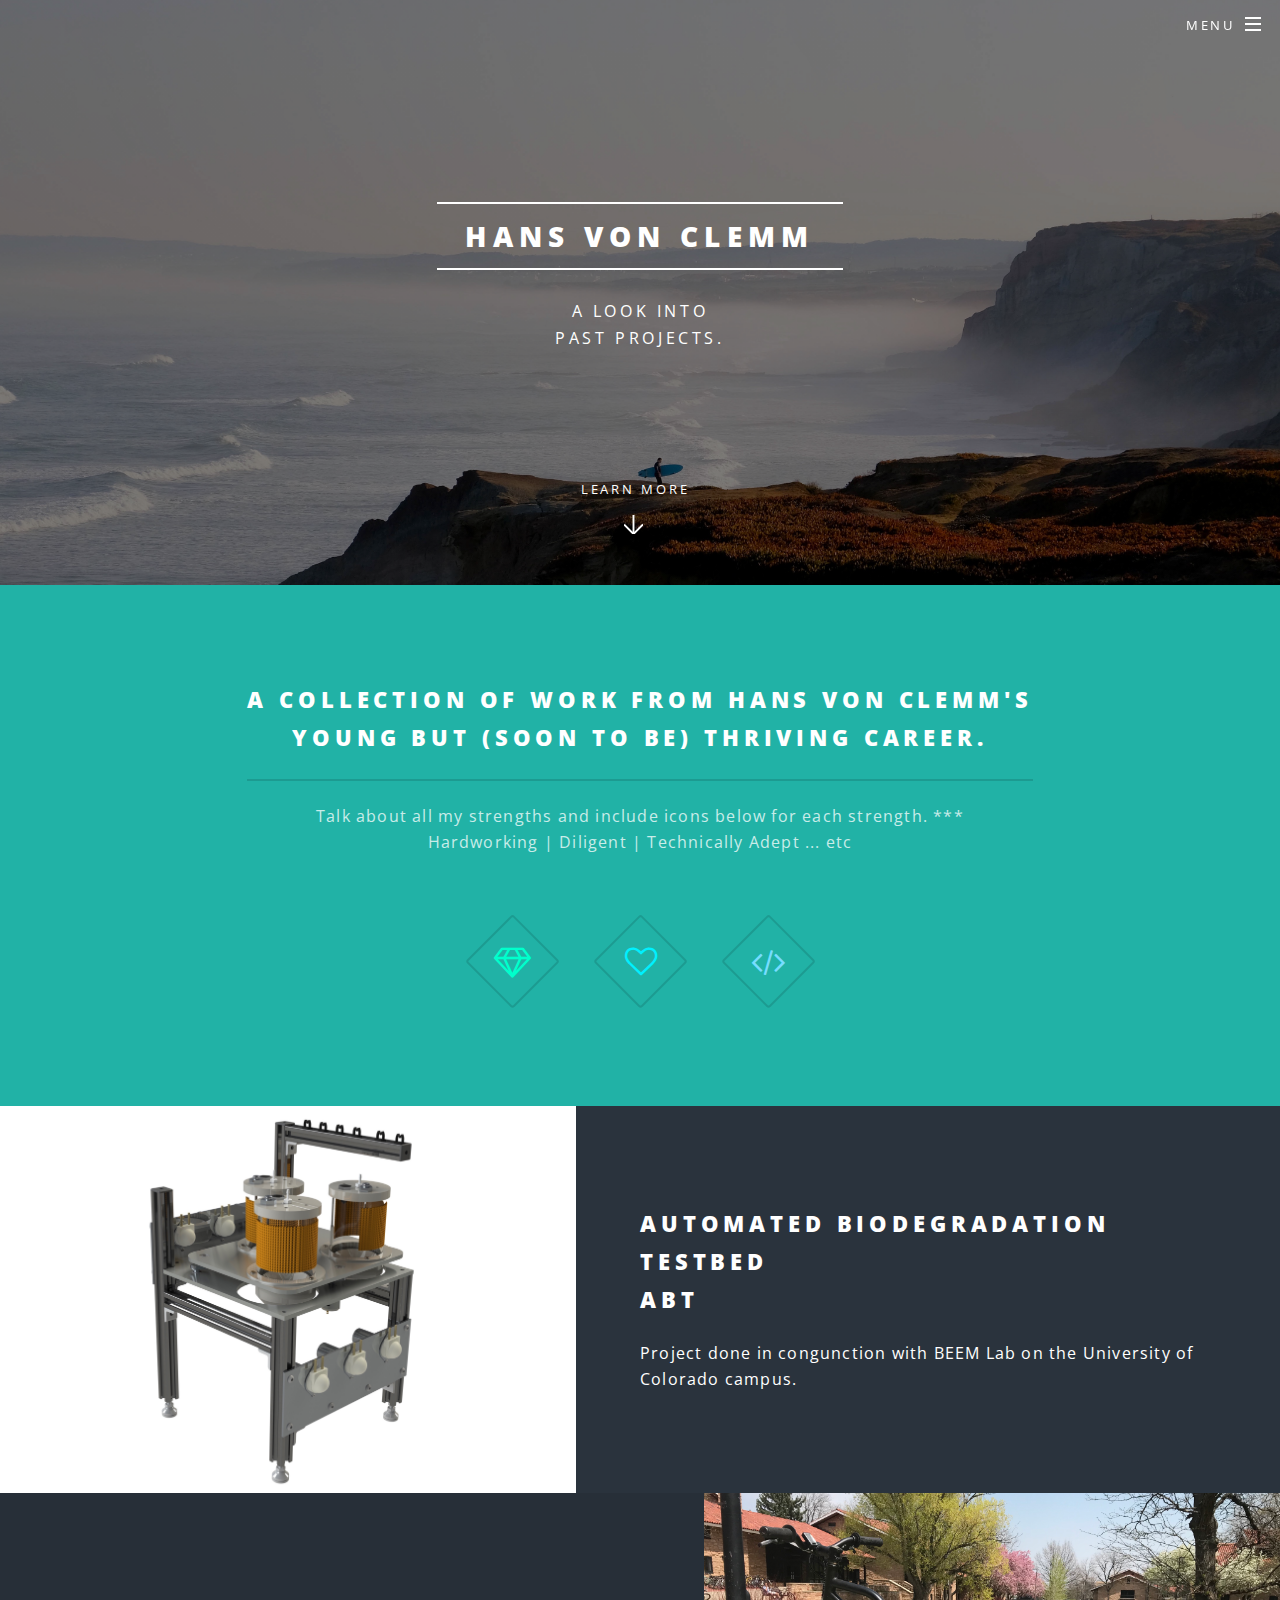
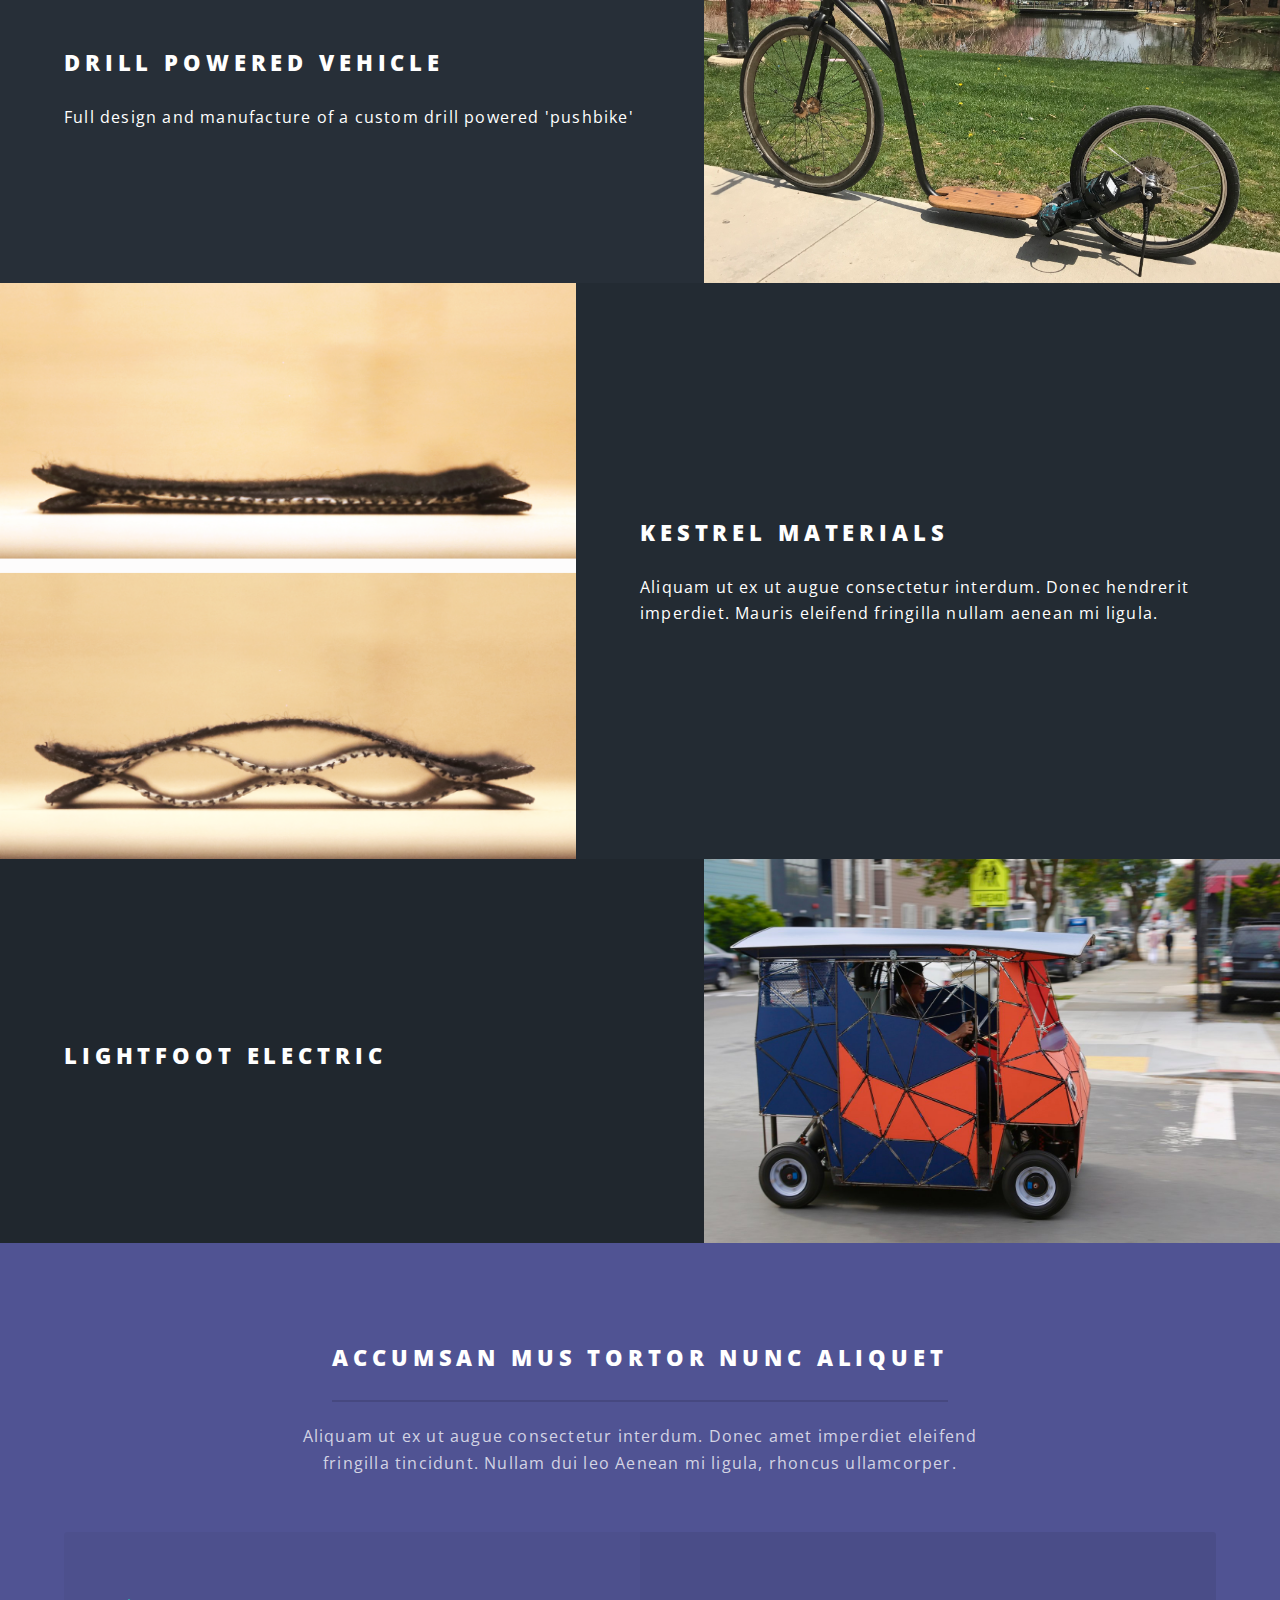
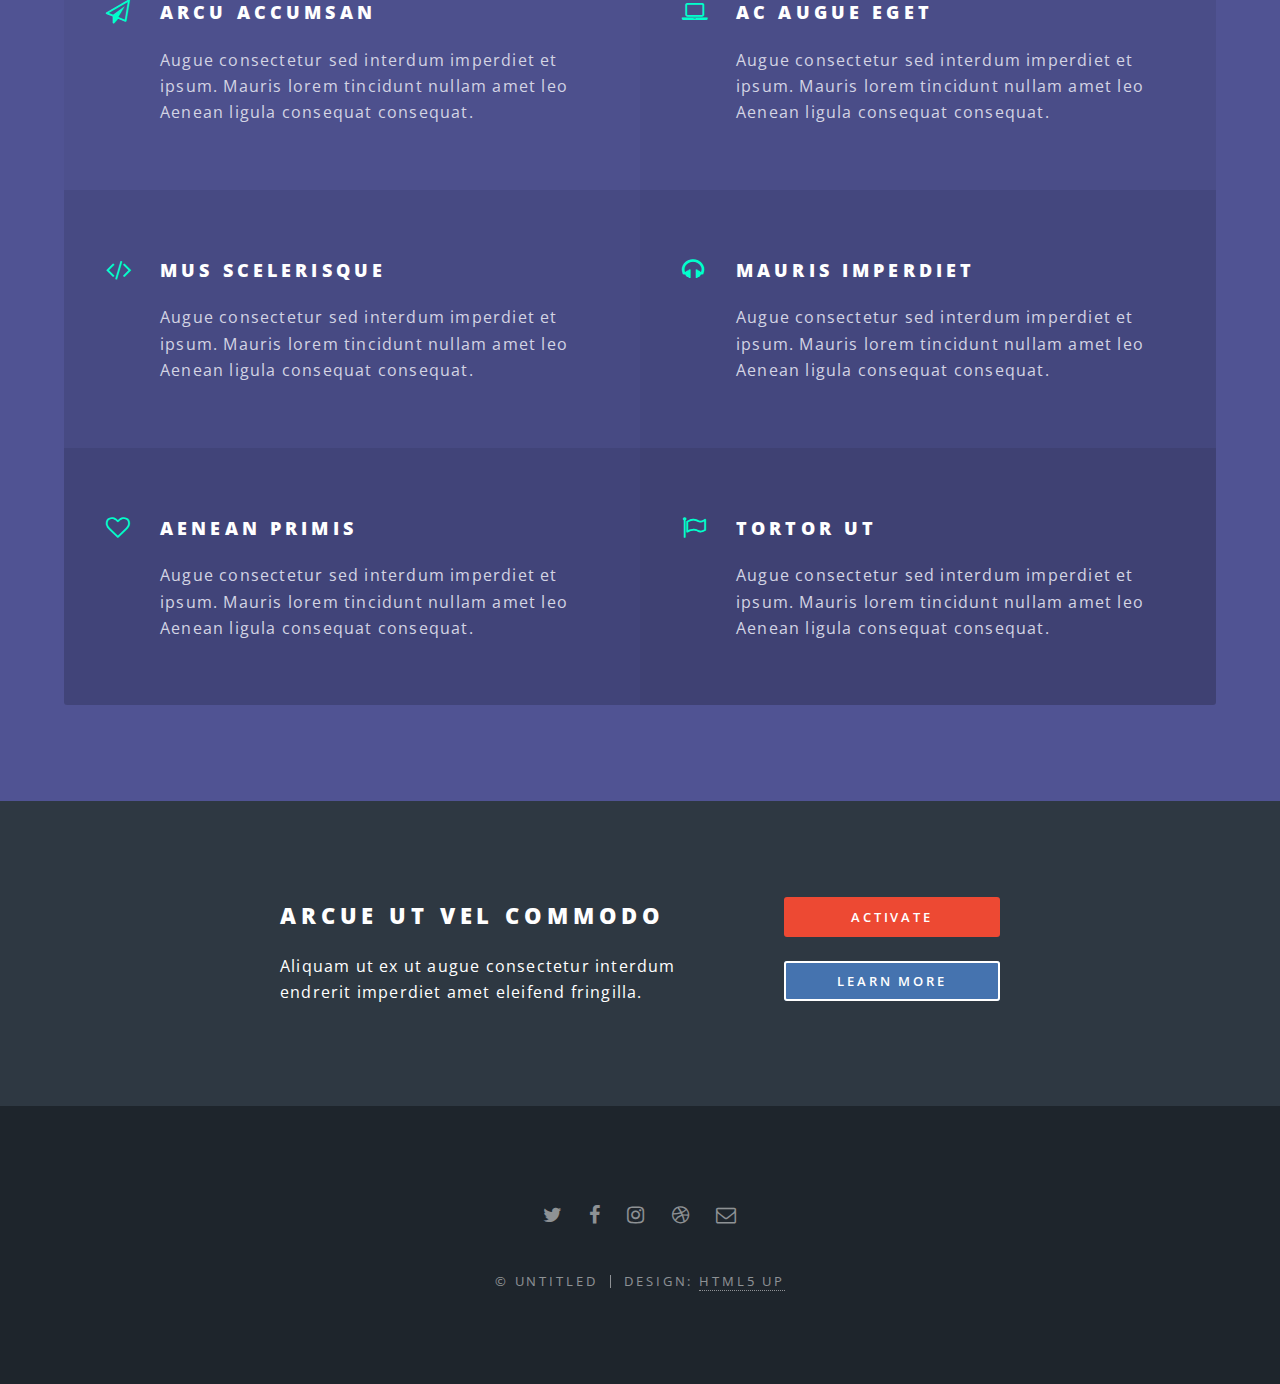
==== index.html @ a1cc14c6 "updating to me now" ====
<!DOCTYPE HTML>
<!--
	Spectral by HTML5 UP
	html5up.net | @ajlkn
	Free for personal and commercial use under the CCA 3.0 license (html5up.net/license)
-->
<html>
	<head>
		<title>Hans von Clemm</title>
		<meta charset="utf-8" />
		<meta name="viewport" content="width=device-width, initial-scale=1, user-scalable=no" />
		<link rel="stylesheet" href="assets/css/main.css" />
		<noscript><link rel="stylesheet" href="assets/css/noscript.css" /></noscript>
	</head>
	<body class="landing is-preload">

		<!-- Page Wrapper -->
			<div id="page-wrapper">

				<!-- Header -->
					<header id="header" class="alt">
						<h1><a href="index.html">Hans von Clemm</a></h1>
						<nav id="nav">
							<ul>
								<li class="special">
									<a href="#menu" class="menuToggle"><span>Menu</span></a>
									<div id="menu">
										<ul>
											<li><a href="index.html">Home</a></li>
											<li><a href="generic.html">Generic</a></li>
											<li><a href="elements.html">Elements</a></li>
											<li><a href="#">Sign Up</a></li>
											<li><a href="#">Log In</a></li>
										</ul>
									</div>
								</li>
							</ul>
						</nav>
					</header>

				<!-- Banner -->
					<section id="banner">
						<div class="inner">
							<h2>Hans von Clemm</h2>
							<p>A look into <br/>
							past projects.
						</div>
						<a href="#one" class="more scrolly">Learn More</a>
					</section>

				<!-- One -->
					<section id="one" class="wrapper style1 special">
						<div class="inner">
							<header class="major">
								<h2>A collection of work from Hans von Clemm's <br/>
								young but (soon to be) thriving career.</h2>
								<p>Talk about all my strengths and include icons below for each strength. ***<br />
								Hardworking | Diligent | Technically Adept ... etc
								</p>
							</header>
							<ul class="icons major">
								<li><span class="icon fa-diamond major style1"><span class="label">Lorem</span></span></li>
								<li><span class="icon fa-heart-o major style2"><span class="label">Ipsum</span></span></li>
								<li><span class="icon fa-code major style3"><span class="label">Dolor</span></span></li>
							</ul>
						</div>
					</section>

				<!-- Two -->
					<section id="two" class="wrapper alt style2">
						<section class="spotlight">
							<div class="image"><img src="images/abt.jpg" alt="" />
								<div class="middle">
									<button><a href="abt.html">Learn More</a></button>
								</div>
							</div>
							<div class="content">
								<h2>Automated Biodegradation Testbed<br />
								ABT</h2>
								<p>Project done in congunction with BEEM Lab on the University of Colorado campus. </p>
							</div>
						</section>
						<section class="spotlight">
							<div class="image"><img src="images/dpb.jpeg" alt="" />
								<div class="middle">
									<button><a href="dpv.html">Learn More</a></button>
								</div>
							</div>

							<div class="content">
								<h2>Drill powered vehicle<br />
								</h2>
								<p>Full design and manufacture of a custom drill powered 'pushbike' </p>
							</div>
						</section>
						<section class="spotlight">
							<div class="image"><img src="images/square+loft.png" alt="" />
								<div class="middle">
									<button>Learn More</button>
								</div>
							</div>

							<div class="content">
								<h2>Kestrel Materials</h2>
								<p>Aliquam ut ex ut augue consectetur interdum. Donec hendrerit imperdiet. Mauris eleifend fringilla nullam aenean mi ligula.</p>
							</div>
						</section>
						<section class="spotlight">
							<div class="image"><img src="images/lightfoot.jpg" alt="" />
								<div class="middle">
									<button>Learn More</button>
								</div>
							</div>

							<div class="content">
								<h2>Lightfoot Electric</h2>

							</div>

						</section>
					</section>

				<!-- Three -->
					<section id="three" class="wrapper style3 special">
						<div class="inner">
							<header class="major">
								<h2>Accumsan mus tortor nunc aliquet</h2>
								<p>Aliquam ut ex ut augue consectetur interdum. Donec amet imperdiet eleifend<br />
								fringilla tincidunt. Nullam dui leo Aenean mi ligula, rhoncus ullamcorper.</p>
							</header>
							<ul class="features">
								<li class="icon fa-paper-plane-o">
									<h3>Arcu accumsan</h3>
									<p>Augue consectetur sed interdum imperdiet et ipsum. Mauris lorem tincidunt nullam amet leo Aenean ligula consequat consequat.</p>
								</li>
								<li class="icon fa-laptop">
									<h3>Ac Augue Eget</h3>
									<p>Augue consectetur sed interdum imperdiet et ipsum. Mauris lorem tincidunt nullam amet leo Aenean ligula consequat consequat.</p>
								</li>
								<li class="icon fa-code">
									<h3>Mus Scelerisque</h3>
									<p>Augue consectetur sed interdum imperdiet et ipsum. Mauris lorem tincidunt nullam amet leo Aenean ligula consequat consequat.</p>
								</li>
								<li class="icon fa-headphones">
									<h3>Mauris Imperdiet</h3>
									<p>Augue consectetur sed interdum imperdiet et ipsum. Mauris lorem tincidunt nullam amet leo Aenean ligula consequat consequat.</p>
								</li>
								<li class="icon fa-heart-o">
									<h3>Aenean Primis</h3>
									<p>Augue consectetur sed interdum imperdiet et ipsum. Mauris lorem tincidunt nullam amet leo Aenean ligula consequat consequat.</p>
								</li>
								<li class="icon fa-flag-o">
									<h3>Tortor Ut</h3>
									<p>Augue consectetur sed interdum imperdiet et ipsum. Mauris lorem tincidunt nullam amet leo Aenean ligula consequat consequat.</p>
								</li>
							</ul>
						</div>
					</section>

				<!-- CTA -->
					<section id="cta" class="wrapper style4">
						<div class="inner">
							<header>
								<h2>Arcue ut vel commodo</h2>
								<p>Aliquam ut ex ut augue consectetur interdum endrerit imperdiet amet eleifend fringilla.</p>
							</header>
							<ul class="actions stacked">
								<li><a href="#" class="button fit primary">Activate</a></li>
								<li><a href="#" class="button fit">Learn More</a></li>
							</ul>
						</div>
					</section>

				<!-- Footer -->
					<footer id="footer">
						<ul class="icons">
							<li><a href="#" class="icon fa-twitter"><span class="label">Twitter</span></a></li>
							<li><a href="#" class="icon fa-facebook"><span class="label">Facebook</span></a></li>
							<li><a href="#" class="icon fa-instagram"><span class="label">Instagram</span></a></li>
							<li><a href="#" class="icon fa-dribbble"><span class="label">Dribbble</span></a></li>
							<li><a href="#" class="icon fa-envelope-o"><span class="label">Email</span></a></li>
						</ul>
						<ul class="copyright">
							<li>&copy; Untitled</li><li>Design: <a href="http://html5up.net">HTML5 UP</a></li>
						</ul>
					</footer>

			</div>

		<!-- Scripts -->
			<script src="assets/js/jquery.min.js"></script>
			<script src="assets/js/jquery.scrollex.min.js"></script>
			<script src="assets/js/jquery.scrolly.min.js"></script>
			<script src="assets/js/browser.min.js"></script>
			<script src="assets/js/breakpoints.min.js"></script>
			<script src="assets/js/util.js"></script>
			<script src="assets/js/main.js"></script>

	</body>
</html>
---- assets/css/main.css ----
@import url(font-awesome.min.css);
@import url("https://fonts.googleapis.com/css?family=Open+Sans:400,400italic,600,600italic,800,800italic");

/*
	Spectral by HTML5 UP
	html5up.net | @ajlkn
	Free for personal and commercial use under the CCA 3.0 license (html5up.net/license)
*/

html, body, div, span, applet, object,
iframe, h1, h2, h3, h4, h5, h6, p, blockquote,
pre, a, abbr, acronym, address, big, cite,
code, del, dfn, em, img, ins, kbd, q, s, samp,
small, strike, strong, sub, sup, tt, var, b,
u, i, center, dl, dt, dd, ol, ul, li, fieldset,
form, label, legend, table, caption, tbody,
tfoot, thead, tr, th, td, article, aside,
canvas, details, embed, figure, figcaption,
footer, header, hgroup, menu, nav, output, ruby,
section, summary, time, mark, audio, video {
	margin: 0;
	padding: 0;
	border: 0;
	font-size: 100%;
	font: inherit;
	vertical-align: baseline;}

article, aside, details, figcaption, figure,
footer, header, hgroup, menu, nav, section {
	display: block;}

body {
	line-height: 1;
}

ol, ul {
	list-style: none;
}

blockquote, q {
	quotes: none;
}

	blockquote:before, blockquote:after, q:before, q:after {
		content: '';
		content: none;
	}

table {
	border-collapse: collapse;
	border-spacing: 0;
}

body {
	-webkit-text-size-adjust: none;
}

mark {
	background-color: transparent;
	color: inherit;
}

input::-moz-focus-inner {
	border: 0;
	padding: 0;
}

input, select, textarea {
	-moz-appearance: none;
	-webkit-appearance: none;
	-ms-appearance: none;
	appearance: none;
}

/* Basic */

	@-ms-viewport {
		width: device-width;
	}

	html {
		box-sizing: border-box;
	}

	*, *:before, *:after {
		box-sizing: inherit;
	}

	body {
		background: #2e3842;
	}

		body.is-preload *, body.is-preload *:before, body.is-preload *:after {
			-moz-animation: none !important;
			-webkit-animation: none !important;
			-ms-animation: none !important;
			animation: none !important;
			-moz-transition: none !important;
			-webkit-transition: none !important;
			-ms-transition: none !important;
			transition: none !important;
		}

	body, input, select, textarea {
		color: #fff;
		font-family: "Open Sans", Helvetica, sans-serif;
		font-size: 15pt;
		font-weight: 400;
		letter-spacing: 0.075em;
		line-height: 1.65em;
	}

		@media screen and (max-width: 1680px) {

			body, input, select, textarea {
				font-size: 13pt;
			}

		}

		@media screen and (max-width: 1280px) {

			body, input, select, textarea {
				font-size: 12pt;
			}

		}

		@media screen and (max-width: 736px) {

			body, input, select, textarea {
				font-size: 11pt;
				letter-spacing: 0.0375em;
			}

		}

	a {
		-moz-transition: color 0.2s ease, border-bottom-color 0.2s ease;
		-webkit-transition: color 0.2s ease, border-bottom-color 0.2s ease;
		-ms-transition: color 0.2s ease, border-bottom-color 0.2s ease;
		transition: color 0.2s ease, border-bottom-color 0.2s ease;
		border-bottom: dotted 1px;
		color: inherit;
		text-decoration: none;
	}

		a:hover {
			border-bottom-color: transparent;
		}

	strong, b {
		color: #fff;
		font-weight: 600;
	}

	em, i {
		font-style: italic;
	}

	p {
		margin: 0 0 2em 0;
	}

	h1, h2, h3, h4, h5, h6 {
		color: #fff;
		font-weight: 800;
		letter-spacing: 0.225em;
		line-height: 1em;
		margin: 0 0 1em 0;
		text-transform: uppercase;
	}

		h1 a, h2 a, h3 a, h4 a, h5 a, h6 a {
			color: inherit;
			text-decoration: none;
		}

	h2 {
		font-size: 1.35em;
		line-height: 1.75em;
	}

		@media screen and (max-width: 736px) {

			h2 {
				font-size: 1.1em;
				line-height: 1.65em;
			}

		}

	h3 {
		font-size: 1.15em;
		line-height: 1.75em;
	}

		@media screen and (max-width: 736px) {

			h3 {
				font-size: 1em;
				line-height: 1.65em;
			}

		}

	h4 {
		font-size: 1em;
		line-height: 1.5em;
	}

	h5 {
		font-size: 0.8em;
		line-height: 1.5em;
	}

	h6 {
		font-size: 0.7em;
		line-height: 1.5em;
	}

	sub {
		font-size: 0.8em;
		position: relative;
		top: 0.5em;
	}

	sup {
		font-size: 0.8em;
		position: relative;
		top: -0.5em;
	}

	hr {
		border: 0;
		border-bottom: solid 2px #fff;
		margin: 3em 0;
	}

		hr.major {
			margin: 4.5em 0;
		}

	blockquote {
		border-left: solid 4px #fff;
		font-style: italic;
		margin: 0 0 2em 0;
		padding: 0.5em 0 0.5em 2em;
	}

	code {
		background: rgba(144, 144, 144, 0.25);
		border-radius: 3px;
		font-family: "Courier New", monospace;
		font-size: 0.9em;
		letter-spacing: 0;
		margin: 0 0.25em;
		padding: 0.25em 0.65em;
	}

	pre {
		-webkit-overflow-scrolling: touch;
		font-family: "Courier New", monospace;
		font-size: 0.9em;
		margin: 0 0 2em 0;
	}

		pre code {
			display: block;
			line-height: 1.75em;
			padding: 1em 1.5em;
			overflow-x: auto;
		}

	.align-left {
		text-align: left;
	}

	.align-center {
		text-align: center;
	}

	.align-right {
		text-align: right;
	}

/* Row */

	.row {
		display: flex;
		flex-wrap: wrap;
		box-sizing: border-box;
		align-items: stretch;
	}

		.row > * {
			box-sizing: border-box;
		}

		.row.gtr-uniform > * > :last-child {
			margin-bottom: 0;
		}

		.row.aln-left {
			justify-content: flex-start;
		}

		.row.aln-center {
			justify-content: center;
		}

		.row.aln-right {
			justify-content: flex-end;
		}

		.row.aln-top {
			align-items: flex-start;
		}

		.row.aln-middle {
			align-items: center;
		}

		.row.aln-bottom {
			align-items: flex-end;
		}

		.row > .imp {
			order: -1;
		}

		.row > .col-1 {
			width: 8.3333333333%;
		}

		.row > .off-1 {
			margin-left: 8.3333333333%;
		}

		.row > .col-2 {
			width: 16.6666666667%;
		}

		.row > .off-2 {
			margin-left: 16.6666666667%;
		}

		.row > .col-3 {
			width: 25%;
		}

		.row > .off-3 {
			margin-left: 25%;
		}

		.row > .col-4 {
			width: 33.3333333333%;
		}

		.row > .off-4 {
			margin-left: 33.3333333333%;
		}

		.row > .col-5 {
			width: 41.6666666667%;
		}

		.row > .off-5 {
			margin-left: 41.6666666667%;
		}

		.row > .col-6 {
			width: 50%;
		}

		.row > .off-6 {
			margin-left: 50%;
		}

		.row > .col-7 {
			width: 58.3333333333%;
		}

		.row > .off-7 {
			margin-left: 58.3333333333%;
		}

		.row > .col-8 {
			width: 66.6666666667%;
		}

		.row > .off-8 {
			margin-left: 66.6666666667%;
		}

		.row > .col-9 {
			width: 75%;
		}

		.row > .off-9 {
			margin-left: 75%;
		}

		.row > .col-10 {
			width: 83.3333333333%;
		}

		.row > .off-10 {
			margin-left: 83.3333333333%;
		}

		.row > .col-11 {
			width: 91.6666666667%;
		}

		.row > .off-11 {
			margin-left: 91.6666666667%;
		}

		.row > .col-12 {
			width: 100%;
		}

		.row > .off-12 {
			margin-left: 100%;
		}

		.row.gtr-0 {
			margin-top: 0;
			margin-left: 0em;
		}

			.row.gtr-0 > * {
				padding: 0 0 0 0em;
			}

			.row.gtr-0.gtr-uniform {
				margin-top: 0em;
			}

				.row.gtr-0.gtr-uniform > * {
					padding-top: 0em;
				}

		.row.gtr-25 {
			margin-top: 0;
			margin-left: -0.375em;
		}

			.row.gtr-25 > * {
				padding: 0 0 0 0.375em;
			}

			.row.gtr-25.gtr-uniform {
				margin-top: -0.375em;
			}

				.row.gtr-25.gtr-uniform > * {
					padding-top: 0.375em;
				}

		.row.gtr-50 {
			margin-top: 0;
			margin-left: -0.75em;
		}

			.row.gtr-50 > * {
				padding: 0 0 0 0.75em;
			}

			.row.gtr-50.gtr-uniform {
				margin-top: -0.75em;
			}

				.row.gtr-50.gtr-uniform > * {
					padding-top: 0.75em;
				}

		.row {
			margin-top: 0;
			margin-left: -1.5em;
		}

			.row > * {
				padding: 0 0 0 1.5em;
			}

			.row.gtr-uniform {
				margin-top: -1.5em;
			}

				.row.gtr-uniform > * {
					padding-top: 1.5em;
				}

		.row.gtr-150 {
			margin-top: 0;
			margin-left: -2.25em;
		}

			.row.gtr-150 > * {
				padding: 0 0 0 2.25em;
			}

			.row.gtr-150.gtr-uniform {
				margin-top: -2.25em;
			}

				.row.gtr-150.gtr-uniform > * {
					padding-top: 2.25em;
				}

		.row.gtr-200 {
			margin-top: 0;
			margin-left: -3em;
		}

			.row.gtr-200 > * {
				padding: 0 0 0 3em;
			}

			.row.gtr-200.gtr-uniform {
				margin-top: -3em;
			}

				.row.gtr-200.gtr-uniform > * {
					padding-top: 3em;
				}

		@media screen and (max-width: 1680px) {

			.row {
				display: flex;
				flex-wrap: wrap;
				box-sizing: border-box;
				align-items: stretch;
			}

				.row > * {
					box-sizing: border-box;
				}

				.row.gtr-uniform > * > :last-child {
					margin-bottom: 0;
				}

				.row.aln-left {
					justify-content: flex-start;
				}

				.row.aln-center {
					justify-content: center;
				}

				.row.aln-right {
					justify-content: flex-end;
				}

				.row.aln-top {
					align-items: flex-start;
				}

				.row.aln-middle {
					align-items: center;
				}

				.row.aln-bottom {
					align-items: flex-end;
				}

				.row > .imp-xlarge {
					order: -1;
				}

				.row > .col-1-xlarge {
					width: 8.3333333333%;
				}

				.row > .off-1-xlarge {
					margin-left: 8.3333333333%;
				}

				.row > .col-2-xlarge {
					width: 16.6666666667%;
				}

				.row > .off-2-xlarge {
					margin-left: 16.6666666667%;
				}

				.row > .col-3-xlarge {
					width: 25%;
				}

				.row > .off-3-xlarge {
					margin-left: 25%;
				}

				.row > .col-4-xlarge {
					width: 33.3333333333%;
				}

				.row > .off-4-xlarge {
					margin-left: 33.3333333333%;
				}

				.row > .col-5-xlarge {
					width: 41.6666666667%;
				}

				.row > .off-5-xlarge {
					margin-left: 41.6666666667%;
				}

				.row > .col-6-xlarge {
					width: 50%;
				}

				.row > .off-6-xlarge {
					margin-left: 50%;
				}

				.row > .col-7-xlarge {
					width: 58.3333333333%;
				}

				.row > .off-7-xlarge {
					margin-left: 58.3333333333%;
				}

				.row > .col-8-xlarge {
					width: 66.6666666667%;
				}

				.row > .off-8-xlarge {
					margin-left: 66.6666666667%;
				}

				.row > .col-9-xlarge {
					width: 75%;
				}

				.row > .off-9-xlarge {
					margin-left: 75%;
				}

				.row > .col-10-xlarge {
					width: 83.3333333333%;
				}

				.row > .off-10-xlarge {
					margin-left: 83.3333333333%;
				}

				.row > .col-11-xlarge {
					width: 91.6666666667%;
				}

				.row > .off-11-xlarge {
					margin-left: 91.6666666667%;
				}

				.row > .col-12-xlarge {
					width: 100%;
				}

				.row > .off-12-xlarge {
					margin-left: 100%;
				}

				.row.gtr-0 {
					margin-top: 0;
					margin-left: 0em;
				}

					.row.gtr-0 > * {
						padding: 0 0 0 0em;
					}

					.row.gtr-0.gtr-uniform {
						margin-top: 0em;
					}

						.row.gtr-0.gtr-uniform > * {
							padding-top: 0em;
						}

				.row.gtr-25 {
					margin-top: 0;
					margin-left: -0.375em;
				}

					.row.gtr-25 > * {
						padding: 0 0 0 0.375em;
					}

					.row.gtr-25.gtr-uniform {
						margin-top: -0.375em;
					}

						.row.gtr-25.gtr-uniform > * {
							padding-top: 0.375em;
						}

				.row.gtr-50 {
					margin-top: 0;
					margin-left: -0.75em;
				}

					.row.gtr-50 > * {
						padding: 0 0 0 0.75em;
					}

					.row.gtr-50.gtr-uniform {
						margin-top: -0.75em;
					}

						.row.gtr-50.gtr-uniform > * {
							padding-top: 0.75em;
						}

				.row {
					margin-top: 0;
					margin-left: -1.5em;
				}

					.row > * {
						padding: 0 0 0 1.5em;
					}

					.row.gtr-uniform {
						margin-top: -1.5em;
					}

						.row.gtr-uniform > * {
							padding-top: 1.5em;
						}

				.row.gtr-150 {
					margin-top: 0;
					margin-left: -2.25em;
				}

					.row.gtr-150 > * {
						padding: 0 0 0 2.25em;
					}

					.row.gtr-150.gtr-uniform {
						margin-top: -2.25em;
					}

						.row.gtr-150.gtr-uniform > * {
							padding-top: 2.25em;
						}

				.row.gtr-200 {
					margin-top: 0;
					margin-left: -3em;
				}

					.row.gtr-200 > * {
						padding: 0 0 0 3em;
					}

					.row.gtr-200.gtr-uniform {
						margin-top: -3em;
					}

						.row.gtr-200.gtr-uniform > * {
							padding-top: 3em;
						}

		}

		@media screen and (max-width: 1280px) {

			.row {
				display: flex;
				flex-wrap: wrap;
				box-sizing: border-box;
				align-items: stretch;
			}

				.row > * {
					box-sizing: border-box;
				}

				.row.gtr-uniform > * > :last-child {
					margin-bottom: 0;
				}

				.row.aln-left {
					justify-content: flex-start;
				}

				.row.aln-center {
					justify-content: center;
				}

				.row.aln-right {
					justify-content: flex-end;
				}

				.row.aln-top {
					align-items: flex-start;
				}

				.row.aln-middle {
					align-items: center;
				}

				.row.aln-bottom {
					align-items: flex-end;
				}

				.row > .imp-large {
					order: -1;
				}

				.row > .col-1-large {
					width: 8.3333333333%;
				}

				.row > .off-1-large {
					margin-left: 8.3333333333%;
				}

				.row > .col-2-large {
					width: 16.6666666667%;
				}

				.row > .off-2-large {
					margin-left: 16.6666666667%;
				}

				.row > .col-3-large {
					width: 25%;
				}

				.row > .off-3-large {
					margin-left: 25%;
				}

				.row > .col-4-large {
					width: 33.3333333333%;
				}

				.row > .off-4-large {
					margin-left: 33.3333333333%;
				}

				.row > .col-5-large {
					width: 41.6666666667%;
				}

				.row > .off-5-large {
					margin-left: 41.6666666667%;
				}

				.row > .col-6-large {
					width: 50%;
				}

				.row > .off-6-large {
					margin-left: 50%;
				}

				.row > .col-7-large {
					width: 58.3333333333%;
				}

				.row > .off-7-large {
					margin-left: 58.3333333333%;
				}

				.row > .col-8-large {
					width: 66.6666666667%;
				}

				.row > .off-8-large {
					margin-left: 66.6666666667%;
				}

				.row > .col-9-large {
					width: 75%;
				}

				.row > .off-9-large {
					margin-left: 75%;
				}

				.row > .col-10-large {
					width: 83.3333333333%;
				}

				.row > .off-10-large {
					margin-left: 83.3333333333%;
				}

				.row > .col-11-large {
					width: 91.6666666667%;
				}

				.row > .off-11-large {
					margin-left: 91.6666666667%;
				}

				.row > .col-12-large {
					width: 100%;
				}

				.row > .off-12-large {
					margin-left: 100%;
				}

				.row.gtr-0 {
					margin-top: 0;
					margin-left: 0em;
				}

					.row.gtr-0 > * {
						padding: 0 0 0 0em;
					}

					.row.gtr-0.gtr-uniform {
						margin-top: 0em;
					}

						.row.gtr-0.gtr-uniform > * {
							padding-top: 0em;
						}

				.row.gtr-25 {
					margin-top: 0;
					margin-left: -0.375em;
				}

					.row.gtr-25 > * {
						padding: 0 0 0 0.375em;
					}

					.row.gtr-25.gtr-uniform {
						margin-top: -0.375em;
					}

						.row.gtr-25.gtr-uniform > * {
							padding-top: 0.375em;
						}

				.row.gtr-50 {
					margin-top: 0;
					margin-left: -0.75em;
				}

					.row.gtr-50 > * {
						padding: 0 0 0 0.75em;
					}

					.row.gtr-50.gtr-uniform {
						margin-top: -0.75em;
					}

						.row.gtr-50.gtr-uniform > * {
							padding-top: 0.75em;
						}

				.row {
					margin-top: 0;
					margin-left: -1.5em;
				}

					.row > * {
						padding: 0 0 0 1.5em;
					}

					.row.gtr-uniform {
						margin-top: -1.5em;
					}

						.row.gtr-uniform > * {
							padding-top: 1.5em;
						}

				.row.gtr-150 {
					margin-top: 0;
					margin-left: -2.25em;
				}

					.row.gtr-150 > * {
						padding: 0 0 0 2.25em;
					}

					.row.gtr-150.gtr-uniform {
						margin-top: -2.25em;
					}

						.row.gtr-150.gtr-uniform > * {
							padding-top: 2.25em;
						}

				.row.gtr-200 {
					margin-top: 0;
					margin-left: -3em;
				}

					.row.gtr-200 > * {
						padding: 0 0 0 3em;
					}

					.row.gtr-200.gtr-uniform {
						margin-top: -3em;
					}

						.row.gtr-200.gtr-uniform > * {
							padding-top: 3em;
						}

		}

		@media screen and (max-width: 980px) {

			.row {
				display: flex;
				flex-wrap: wrap;
				box-sizing: border-box;
				align-items: stretch;
			}

				.row > * {
					box-sizing: border-box;
				}

				.row.gtr-uniform > * > :last-child {
					margin-bottom: 0;
				}

				.row.aln-left {
					justify-content: flex-start;
				}

				.row.aln-center {
					justify-content: center;
				}

				.row.aln-right {
					justify-content: flex-end;
				}

				.row.aln-top {
					align-items: flex-start;
				}

				.row.aln-middle {
					align-items: center;
				}

				.row.aln-bottom {
					align-items: flex-end;
				}

				.row > .imp-medium {
					order: -1;
				}

				.row > .col-1-medium {
					width: 8.3333333333%;
				}

				.row > .off-1-medium {
					margin-left: 8.3333333333%;
				}

				.row > .col-2-medium {
					width: 16.6666666667%;
				}

				.row > .off-2-medium {
					margin-left: 16.6666666667%;
				}

				.row > .col-3-medium {
					width: 25%;
				}

				.row > .off-3-medium {
					margin-left: 25%;
				}

				.row > .col-4-medium {
					width: 33.3333333333%;
				}

				.row > .off-4-medium {
					margin-left: 33.3333333333%;
				}

				.row > .col-5-medium {
					width: 41.6666666667%;
				}

				.row > .off-5-medium {
					margin-left: 41.6666666667%;
				}

				.row > .col-6-medium {
					width: 50%;
				}

				.row > .off-6-medium {
					margin-left: 50%;
				}

				.row > .col-7-medium {
					width: 58.3333333333%;
				}

				.row > .off-7-medium {
					margin-left: 58.3333333333%;
				}

				.row > .col-8-medium {
					width: 66.6666666667%;
				}

				.row > .off-8-medium {
					margin-left: 66.6666666667%;
				}

				.row > .col-9-medium {
					width: 75%;
				}

				.row > .off-9-medium {
					margin-left: 75%;
				}

				.row > .col-10-medium {
					width: 83.3333333333%;
				}

				.row > .off-10-medium {
					margin-left: 83.3333333333%;
				}

				.row > .col-11-medium {
					width: 91.6666666667%;
				}

				.row > .off-11-medium {
					margin-left: 91.6666666667%;
				}

				.row > .col-12-medium {
					width: 100%;
				}

				.row > .off-12-medium {
					margin-left: 100%;
				}

				.row.gtr-0 {
					margin-top: 0;
					margin-left: 0em;
				}

					.row.gtr-0 > * {
						padding: 0 0 0 0em;
					}

					.row.gtr-0.gtr-uniform {
						margin-top: 0em;
					}

						.row.gtr-0.gtr-uniform > * {
							padding-top: 0em;
						}

				.row.gtr-25 {
					margin-top: 0;
					margin-left: -0.375em;
				}

					.row.gtr-25 > * {
						padding: 0 0 0 0.375em;
					}

					.row.gtr-25.gtr-uniform {
						margin-top: -0.375em;
					}

						.row.gtr-25.gtr-uniform > * {
							padding-top: 0.375em;
						}

				.row.gtr-50 {
					margin-top: 0;
					margin-left: -0.75em;
				}

					.row.gtr-50 > * {
						padding: 0 0 0 0.75em;
					}

					.row.gtr-50.gtr-uniform {
						margin-top: -0.75em;
					}

						.row.gtr-50.gtr-uniform > * {
							padding-top: 0.75em;
						}

				.row {
					margin-top: 0;
					margin-left: -1.5em;
				}

					.row > * {
						padding: 0 0 0 1.5em;
					}

					.row.gtr-uniform {
						margin-top: -1.5em;
					}

						.row.gtr-uniform > * {
							padding-top: 1.5em;
						}

				.row.gtr-150 {
					margin-top: 0;
					margin-left: -2.25em;
				}

					.row.gtr-150 > * {
						padding: 0 0 0 2.25em;
					}

					.row.gtr-150.gtr-uniform {
						margin-top: -2.25em;
					}

						.row.gtr-150.gtr-uniform > * {
							padding-top: 2.25em;
						}

				.row.gtr-200 {
					margin-top: 0;
					margin-left: -3em;
				}

					.row.gtr-200 > * {
						padding: 0 0 0 3em;
					}

					.row.gtr-200.gtr-uniform {
						margin-top: -3em;
					}

						.row.gtr-200.gtr-uniform > * {
							padding-top: 3em;
						}

		}

		@media screen and (max-width: 736px) {

			.row {
				display: flex;
				flex-wrap: wrap;
				box-sizing: border-box;
				align-items: stretch;
			}

				.row > * {
					box-sizing: border-box;
				}

				.row.gtr-uniform > * > :last-child {
					margin-bottom: 0;
				}

				.row.aln-left {
					justify-content: flex-start;
				}

				.row.aln-center {
					justify-content: center;
				}

				.row.aln-right {
					justify-content: flex-end;
				}

				.row.aln-top {
					align-items: flex-start;
				}

				.row.aln-middle {
					align-items: center;
				}

				.row.aln-bottom {
					align-items: flex-end;
				}

				.row > .imp-small {
					order: -1;
				}

				.row > .col-1-small {
					width: 8.3333333333%;
				}

				.row > .off-1-small {
					margin-left: 8.3333333333%;
				}

				.row > .col-2-small {
					width: 16.6666666667%;
				}

				.row > .off-2-small {
					margin-left: 16.6666666667%;
				}

				.row > .col-3-small {
					width: 25%;
				}

				.row > .off-3-small {
					margin-left: 25%;
				}

				.row > .col-4-small {
					width: 33.3333333333%;
				}

				.row > .off-4-small {
					margin-left: 33.3333333333%;
				}

				.row > .col-5-small {
					width: 41.6666666667%;
				}

				.row > .off-5-small {
					margin-left: 41.6666666667%;
				}

				.row > .col-6-small {
					width: 50%;
				}

				.row > .off-6-small {
					margin-left: 50%;
				}

				.row > .col-7-small {
					width: 58.3333333333%;
				}

				.row > .off-7-small {
					margin-left: 58.3333333333%;
				}

				.row > .col-8-small {
					width: 66.6666666667%;
				}

				.row > .off-8-small {
					margin-left: 66.6666666667%;
				}

				.row > .col-9-small {
					width: 75%;
				}

				.row > .off-9-small {
					margin-left: 75%;
				}

				.row > .col-10-small {
					width: 83.3333333333%;
				}

				.row > .off-10-small {
					margin-left: 83.3333333333%;
				}

				.row > .col-11-small {
					width: 91.6666666667%;
				}

				.row > .off-11-small {
					margin-left: 91.6666666667%;
				}

				.row > .col-12-small {
					width: 100%;
				}

				.row > .off-12-small {
					margin-left: 100%;
				}

				.row.gtr-0 {
					margin-top: 0;
					margin-left: 0em;
				}

					.row.gtr-0 > * {
						padding: 0 0 0 0em;
					}

					.row.gtr-0.gtr-uniform {
						margin-top: 0em;
					}

						.row.gtr-0.gtr-uniform > * {
							padding-top: 0em;
						}

				.row.gtr-25 {
					margin-top: 0;
					margin-left: -0.375em;
				}

					.row.gtr-25 > * {
						padding: 0 0 0 0.375em;
					}

					.row.gtr-25.gtr-uniform {
						margin-top: -0.375em;
					}

						.row.gtr-25.gtr-uniform > * {
							padding-top: 0.375em;
						}

				.row.gtr-50 {
					margin-top: 0;
					margin-left: -0.75em;
				}

					.row.gtr-50 > * {
						padding: 0 0 0 0.75em;
					}

					.row.gtr-50.gtr-uniform {
						margin-top: -0.75em;
					}

						.row.gtr-50.gtr-uniform > * {
							padding-top: 0.75em;
						}

				.row {
					margin-top: 0;
					margin-left: -1.5em;
				}

					.row > * {
						padding: 0 0 0 1.5em;
					}

					.row.gtr-uniform {
						margin-top: -1.5em;
					}

						.row.gtr-uniform > * {
							padding-top: 1.5em;
						}

				.row.gtr-150 {
					margin-top: 0;
					margin-left: -2.25em;
				}

					.row.gtr-150 > * {
						padding: 0 0 0 2.25em;
					}

					.row.gtr-150.gtr-uniform {
						margin-top: -2.25em;
					}

						.row.gtr-150.gtr-uniform > * {
							padding-top: 2.25em;
						}

				.row.gtr-200 {
					margin-top: 0;
					margin-left: -3em;
				}

					.row.gtr-200 > * {
						padding: 0 0 0 3em;
					}

					.row.gtr-200.gtr-uniform {
						margin-top: -3em;
					}

						.row.gtr-200.gtr-uniform > * {
							padding-top: 3em;
						}

		}

		@media screen and (max-width: 480px) {

			.row {
				display: flex;
				flex-wrap: wrap;
				box-sizing: border-box;
				align-items: stretch;
			}

				.row > * {
					box-sizing: border-box;
				}

				.row.gtr-uniform > * > :last-child {
					margin-bottom: 0;
				}

				.row.aln-left {
					justify-content: flex-start;
				}

				.row.aln-center {
					justify-content: center;
				}

				.row.aln-right {
					justify-content: flex-end;
				}

				.row.aln-top {
					align-items: flex-start;
				}

				.row.aln-middle {
					align-items: center;
				}

				.row.aln-bottom {
					align-items: flex-end;
				}

				.row > .imp-xsmall {
					order: -1;
				}

				.row > .col-1-xsmall {
					width: 8.3333333333%;
				}

				.row > .off-1-xsmall {
					margin-left: 8.3333333333%;
				}

				.row > .col-2-xsmall {
					width: 16.6666666667%;
				}

				.row > .off-2-xsmall {
					margin-left: 16.6666666667%;
				}

				.row > .col-3-xsmall {
					width: 25%;
				}

				.row > .off-3-xsmall {
					margin-left: 25%;
				}

				.row > .col-4-xsmall {
					width: 33.3333333333%;
				}

				.row > .off-4-xsmall {
					margin-left: 33.3333333333%;
				}

				.row > .col-5-xsmall {
					width: 41.6666666667%;
				}

				.row > .off-5-xsmall {
					margin-left: 41.6666666667%;
				}

				.row > .col-6-xsmall {
					width: 50%;
				}

				.row > .off-6-xsmall {
					margin-left: 50%;
				}

				.row > .col-7-xsmall {
					width: 58.3333333333%;
				}

				.row > .off-7-xsmall {
					margin-left: 58.3333333333%;
				}

				.row > .col-8-xsmall {
					width: 66.6666666667%;
				}

				.row > .off-8-xsmall {
					margin-left: 66.6666666667%;
				}

				.row > .col-9-xsmall {
					width: 75%;
				}

				.row > .off-9-xsmall {
					margin-left: 75%;
				}

				.row > .col-10-xsmall {
					width: 83.3333333333%;
				}

				.row > .off-10-xsmall {
					margin-left: 83.3333333333%;
				}

				.row > .col-11-xsmall {
					width: 91.6666666667%;
				}

				.row > .off-11-xsmall {
					margin-left: 91.6666666667%;
				}

				.row > .col-12-xsmall {
					width: 100%;
				}

				.row > .off-12-xsmall {
					margin-left: 100%;
				}

				.row.gtr-0 {
					margin-top: 0;
					margin-left: 0em;
				}

					.row.gtr-0 > * {
						padding: 0 0 0 0em;
					}

					.row.gtr-0.gtr-uniform {
						margin-top: 0em;
					}

						.row.gtr-0.gtr-uniform > * {
							padding-top: 0em;
						}

				.row.gtr-25 {
					margin-top: 0;
					margin-left: -0.375em;
				}

					.row.gtr-25 > * {
						padding: 0 0 0 0.375em;
					}

					.row.gtr-25.gtr-uniform {
						margin-top: -0.375em;
					}

						.row.gtr-25.gtr-uniform > * {
							padding-top: 0.375em;
						}

				.row.gtr-50 {
					margin-top: 0;
					margin-left: -0.75em;
				}

					.row.gtr-50 > * {
						padding: 0 0 0 0.75em;
					}

					.row.gtr-50.gtr-uniform {
						margin-top: -0.75em;
					}

						.row.gtr-50.gtr-uniform > * {
							padding-top: 0.75em;
						}

				.row {
					margin-top: 0;
					margin-left: -1.5em;
				}

					.row > * {
						padding: 0 0 0 1.5em;
					}

					.row.gtr-uniform {
						margin-top: -1.5em;
					}

						.row.gtr-uniform > * {
							padding-top: 1.5em;
						}

				.row.gtr-150 {
					margin-top: 0;
					margin-left: -2.25em;
				}

					.row.gtr-150 > * {
						padding: 0 0 0 2.25em;
					}

					.row.gtr-150.gtr-uniform {
						margin-top: -2.25em;
					}

						.row.gtr-150.gtr-uniform > * {
							padding-top: 2.25em;
						}

				.row.gtr-200 {
					margin-top: 0;
					margin-left: -3em;
				}

					.row.gtr-200 > * {
						padding: 0 0 0 3em;
					}

					.row.gtr-200.gtr-uniform {
						margin-top: -3em;
					}

						.row.gtr-200.gtr-uniform > * {
							padding-top: 3em;
						}

		}

/* Section/Article */

	section.special, article.special {
		text-align: center;
	}

	header p {
		color: rgba(255, 255, 255, 0.5);
		position: relative;
		top: -0.25em;
	}

	header h3 + p {
		font-size: 1.1em;
	}

	header h4 + p,
	header h5 + p,
	header h6 + p {
		font-size: 0.9em;
	}

	header.major {
		margin: 0 0 3.5em 0;
	}

		header.major h2, header.major h3, header.major h4, header.major h5, header.major h6 {
			border-bottom: solid 2px #fff;
			display: inline-block;
			padding-bottom: 1em;
			position: relative;
		}

			header.major h2:after, header.major h3:after, header.major h4:after, header.major h5:after, header.major h6:after {
				content: '';
				display: block;
				height: 1px;
			}

		header.major p {
			color: #fff;
			top: 0;
		}

		@media screen and (max-width: 736px) {

			header.major {
				margin: 0 0 2em 0;
			}

		}

	@media screen and (max-width: 980px) {

		header br {
			display: none;
		}

	}

/* Form */

	form {
		margin: 0 0 2em 0;
	}

	label {
		color: #fff;
		display: block;
		font-size: 0.9em;
		font-weight: 600;
		margin: 0 0 1em 0;
	}

	input[type="text"],
	input[type="password"],
	input[type="email"],
	select,
	textarea {
		-moz-appearance: none;
		-webkit-appearance: none;
		-ms-appearance: none;
		appearance: none;
		background-color: rgba(144, 144, 144, 0.25);
		border-radius: 3px;
		border: none;
		color: inherit;
		display: block;
		outline: 0;
		padding: 0 1em;
		text-decoration: none;
		width: 100%;
	}

		input[type="text"]:invalid,
		input[type="password"]:invalid,
		input[type="email"]:invalid,
		select:invalid,
		textarea:invalid {
			box-shadow: none;
		}

		input[type="text"]:focus,
		input[type="password"]:focus,
		input[type="email"]:focus,
		select:focus,
		textarea:focus {
			box-shadow: 0 0 0 2px #21b2a6;
		}

	select {
		background-size: 1.25em;
		background-repeat: no-repeat;
		background-position: calc(100% - 1em) center;
		height: 2.75em;
		padding-right: 2.75em;
		text-overflow: ellipsis;
	}

		select:focus::-ms-value {
			background-color: transparent;
		}

		select::-ms-expand {
			display: none;
		}

	input[type="text"],
	input[type="password"],
	input[type="email"],
	select {
		height: 2.75em;
	}

	textarea {
		padding: 0.75em 1em;
	}

	input[type="checkbox"],
	input[type="radio"] {
		-moz-appearance: none;
		-webkit-appearance: none;
		-ms-appearance: none;
		appearance: none;
		display: block;
		float: left;
		margin-right: -2em;
		opacity: 0;
		width: 1em;
		z-index: -1;
	}

		input[type="checkbox"] + label,
		input[type="radio"] + label {
			text-decoration: none;
			color: #fff;
			cursor: pointer;
			display: inline-block;
			font-size: 1em;
			font-weight: 400;
			padding-left: 2.4em;
			padding-right: 0.75em;
			position: relative;
		}

			input[type="checkbox"] + label:before,
			input[type="radio"] + label:before {
				-moz-osx-font-smoothing: grayscale;
				-webkit-font-smoothing: antialiased;
				font-family: FontAwesome;
				font-style: normal;
				font-weight: normal;
				text-transform: none !important;
			}

			input[type="checkbox"] + label:before,
			input[type="radio"] + label:before {
				background: rgba(144, 144, 144, 0.25);
				border-radius: 3px;
				content: '';
				display: inline-block;
				height: 1.65em;
				left: 0;
				line-height: 1.58125em;
				position: absolute;
				text-align: center;
				top: 0;
				width: 1.65em;
			}

		input[type="checkbox"]:checked + label:before,
		input[type="radio"]:checked + label:before {
			background: #2e3842;
			color: #fff;
			content: '\f00c';
		}

		input[type="checkbox"]:focus + label:before,
		input[type="radio"]:focus + label:before {
			box-shadow: 0 0 0 2px #21b2a6;
		}

	input[type="checkbox"] + label:before {
		border-radius: 3px;
	}

	input[type="radio"] + label:before {
		border-radius: 100%;
	}

	::-webkit-input-placeholder {
		color: rgba(255, 255, 255, 0.5) !important;
		opacity: 1.0;
	}

	:-moz-placeholder {
		color: rgba(255, 255, 255, 0.5) !important;
		opacity: 1.0;
	}

	::-moz-placeholder {
		color: rgba(255, 255, 255, 0.5) !important;
		opacity: 1.0;
	}

	:-ms-input-placeholder {
		color: rgba(255, 255, 255, 0.5) !important;
		opacity: 1.0;
	}

/* Box */

	.box {
		border-radius: 3px;
		border: solid 2px #fff;
		margin-bottom: 2em;
		padding: 1.5em;
	}

		.box > :last-child,
		.box > :last-child > :last-child,
		.box > :last-child > :last-child > :last-child {
			margin-bottom: 0;
		}

		.box.alt {
			border: 0;
			border-radius: 0;
			padding: 0;
		}

/* Icon */

	.icon {
		text-decoration: none;
		border-bottom: none;
		position: relative;
	}

		.icon:before {
			-moz-osx-font-smoothing: grayscale;
			-webkit-font-smoothing: antialiased;
			font-family: FontAwesome;
			font-style: normal;
			font-weight: normal;
			text-transform: none !important;
		}

		.icon > .label {
			display: none;
		}

		.icon.major {
			-moz-transform: rotate(-45deg);
			-webkit-transform: rotate(-45deg);
			-ms-transform: rotate(-45deg);
			transform: rotate(-45deg);
			border-radius: 3px;
			border: solid 2px #fff;
			display: inline-block;
			font-size: 1.35em;
			height: calc(3em + 2px);
			line-height: 3em;
			text-align: center;
			width: calc(3em + 2px);
		}

			.icon.major:before {
				-moz-transform: rotate(45deg);
				-webkit-transform: rotate(45deg);
				-ms-transform: rotate(45deg);
				transform: rotate(45deg);
				display: inline-block;
				font-size: 1.5em;
			}

			@media screen and (max-width: 736px) {

				.icon.major {
					font-size: 1em;
				}

			}

		.icon.style1 {
			color: #00ffcc;
		}

		.icon.style2 {
			color: #00f0ff;
		}

		.icon.style3 {
			color: #76ddff;
		}

/* Image */

	.image {
		border-radius: 3px;
		border: 0;
		display: inline-block;
		position: relative;
	}

		.image img {
			border-radius: 3px;
			display: block;
		}

		.image.left {
			float: left;
			margin: 0 2em 2em 0;
			top: 0.25em;
		}

		.image.right {
			float: right;
			margin: 0 0 2em 2em;
			top: 0.25em;
		}

		.image.left, .image.right {
			max-width: 40%;
		}

			.image.left img, .image.right img {
				width: 100%;
			}

		.image.fit {
			display: block;
			margin: 0 0 2em 0;
			width: 100%;
		}

			.image.fit img {
				width: 100%;
			}

/* List */

	ol {
		list-style: decimal;
		margin: 0 0 2em 0;
		padding-left: 1.25em;
	}

		ol li {
			padding-left: 0.25em;
		}

	ul {
		list-style: disc;
		margin: 0 0 2em 0;
		padding-left: 1em;
	}

		ul li {
			padding-left: 0.5em;
		}

		ul.alt {
			list-style: none;
			padding-left: 0;
		}

			ul.alt li {
				border-top: solid 1px #fff;
				padding: 0.5em 0;
			}

				ul.alt li:first-child {
					border-top: 0;
					padding-top: 0;
				}

	dl {
		margin: 0 0 2em 0;
	}

/* Actions */

	ul.actions {
		display: -moz-flex;
		display: -webkit-flex;
		display: -ms-flex;
		display: flex;
		cursor: default;
		list-style: none;
		margin-left: -1em;
		padding-left: 0;
	}

		ul.actions li {
			padding: 0 0 0 1em;
			vertical-align: middle;
		}

		ul.actions.special {
			-moz-justify-content: center;
			-webkit-justify-content: center;
			-ms-justify-content: center;
			justify-content: center;
			width: 100%;
			margin-left: 0;
		}

			ul.actions.special li:first-child {
				padding-left: 0;
			}

		ul.actions.stacked {
			-moz-flex-direction: column;
			-webkit-flex-direction: column;
			-ms-flex-direction: column;
			flex-direction: column;
			margin-left: 0;
		}

			ul.actions.stacked li {
				padding: 1em 0 0 0;
			}

				ul.actions.stacked li:first-child {
					padding-top: 0;
				}

		ul.actions.fit {
			width: calc(100% + 1em);
		}

			ul.actions.fit li {
				-moz-flex-grow: 1;
				-webkit-flex-grow: 1;
				-ms-flex-grow: 1;
				flex-grow: 1;
				-moz-flex-shrink: 1;
				-webkit-flex-shrink: 1;
				-ms-flex-shrink: 1;
				flex-shrink: 1;
				width: 100%;
			}

				ul.actions.fit li > * {
					width: 100%;
				}

			ul.actions.fit.stacked {
				width: 100%;
			}

		@media screen and (max-width: 480px) {

			ul.actions:not(.fixed) {
				-moz-flex-direction: column;
				-webkit-flex-direction: column;
				-ms-flex-direction: column;
				flex-direction: column;
				margin-left: 0;
				width: 100% !important;
			}

				ul.actions:not(.fixed) li {
					-moz-flex-grow: 1;
					-webkit-flex-grow: 1;
					-ms-flex-grow: 1;
					flex-grow: 1;
					-moz-flex-shrink: 1;
					-webkit-flex-shrink: 1;
					-ms-flex-shrink: 1;
					flex-shrink: 1;
					padding: 1em 0 0 0;
					text-align: center;
					width: 100%;
				}

					ul.actions:not(.fixed) li > * {
						width: 100%;
					}

					ul.actions:not(.fixed) li:first-child {
						padding-top: 0;
					}

					ul.actions:not(.fixed) li input[type="submit"],
					ul.actions:not(.fixed) li input[type="reset"],
					ul.actions:not(.fixed) li input[type="button"],
					ul.actions:not(.fixed) li button,
					ul.actions:not(.fixed) li .button {
						width: 100%;
					}

						ul.actions:not(.fixed) li input[type="submit"].icon:before,
						ul.actions:not(.fixed) li input[type="reset"].icon:before,
						ul.actions:not(.fixed) li input[type="button"].icon:before,
						ul.actions:not(.fixed) li button.icon:before,
						ul.actions:not(.fixed) li .button.icon:before {
							margin-left: -0.5em;
						}

		}

/* Icons */

	ul.icons {
		cursor: default;
		list-style: none;
		padding-left: 0;
	}

		ul.icons li {
			display: inline-block;
			padding: 0 1em 0 0;
		}

			ul.icons li:last-child {
				padding-right: 0 !important;
			}

		ul.icons.major {
			padding: 1em 0;
		}

			ul.icons.major li {
				padding-right: 3.5em;
			}

				@media screen and (max-width: 736px) {

					ul.icons.major li {
						padding: 0 1em !important;
					}

				}

/* Table */

	.table-wrapper {
		-webkit-overflow-scrolling: touch;
		overflow-x: auto;
	}

	table {
		margin: 0 0 2em 0;
		width: 100%;
	}

		table tbody tr {
			border: solid 1px #fff;
			border-left: 0;
			border-right: 0;
		}

			table tbody tr:nth-child(2n + 1) {
				background-color: rgba(144, 144, 144, 0.25);
			}

		table td {
			padding: 0.75em 0.75em;
		}

		table th {
			color: #fff;
			font-size: 0.9em;
			font-weight: 600;
			padding: 0 0.75em 0.75em 0.75em;
			text-align: left;
		}

		table thead {
			border-bottom: solid 2px #fff;
		}

		table tfoot {
			border-top: solid 2px #fff;
		}

		table.alt {
			border-collapse: separate;
		}

			table.alt tbody tr td {
				border: solid 1px #fff;
				border-left-width: 0;
				border-top-width: 0;
			}

				table.alt tbody tr td:first-child {
					border-left-width: 1px;
				}

			table.alt tbody tr:first-child td {
				border-top-width: 1px;
			}

			table.alt thead {
				border-bottom: 0;
			}

			table.alt tfoot {
				border-top: 0;
			}

/* Button */

	input[type="submit"],
	input[type="reset"],
	input[type="button"],
	button,
	.button {
		-moz-appearance: none;
		-webkit-appearance: none;
		-ms-appearance: none;
		appearance: none;
		-moz-transition: background-color 0.2s ease-in-out, color 0.2s ease-in-out;
		-webkit-transition: background-color 0.2s ease-in-out, color 0.2s ease-in-out;
		-ms-transition: background-color 0.2s ease-in-out, color 0.2s ease-in-out;
		transition: background-color 0.2s ease-in-out, color 0.2s ease-in-out;
		background-color: #4573AF;
		border-radius: 3px;
		border: 0;
		box-shadow: inset 0 0 0 2px #fff;
		color: #fff;
		cursor: pointer;
		display: inline-block;
		font-size: 0.8em;
		font-weight: 600;
		height: 3.125em;
		letter-spacing: 0.225em;
		line-height: 3.125em;
		max-width: 30em;
		padding: 0 2.75em;
		text-align: center;
		text-decoration: none;
		text-transform: uppercase;
		white-space: nowrap;
		overflow: hidden;
		text-overflow: ellipsis;
	}

		input[type="submit"]:hover,
		input[type="reset"]:hover,
		input[type="button"]:hover,
		button:hover,
		.button:hover {
			background-color: rgba(144, 144, 144, 0.25);
		}

		input[type="submit"]:active,
		input[type="reset"]:active,
		input[type="button"]:active,
		button:active,
		.button:active {
			background-color: rgba(144, 144, 144, 0.5);
		}

		input[type="submit"].icon:before,
		input[type="reset"].icon:before,
		input[type="button"].icon:before,
		button.icon:before,
		.button.icon:before {
			margin-right: 0.5em;
		}

		input[type="submit"].fit,
		input[type="reset"].fit,
		input[type="button"].fit,
		button.fit,
		.button.fit {
			width: 100%;
		}

		input[type="submit"].small,
		input[type="reset"].small,
		input[type="button"].small,
		button.small,
		.button.small {
			font-size: 0.8em;
		}

		input[type="submit"].large,
		input[type="reset"].large,
		input[type="button"].large,
		button.large,
		.button.large {
			font-size: 1.35em;
		}

		input[type="submit"].primary,
		input[type="reset"].primary,
		input[type="button"].primary,
		button.primary,
		.button.primary {
			background-color: #ed4933;
			box-shadow: none !important;
			color: #ffffff !important;
		}

			input[type="submit"].primary:hover,
			input[type="reset"].primary:hover,
			input[type="button"].primary:hover,
			button.primary:hover,
			.button.primary:hover {
				background-color: #ef5e4a !important;
			}

			input[type="submit"].primary:active,
			input[type="reset"].primary:active,
			input[type="button"].primary:active,
			button.primary:active,
			.button.primary:active {
				background-color: #eb341c !important;
			}

		input[type="submit"].disabled, input[type="submit"]:disabled,
		input[type="reset"].disabled,
		input[type="reset"]:disabled,
		input[type="button"].disabled,
		input[type="button"]:disabled,
		button.disabled,
		button:disabled,
		.button.disabled,
		.button:disabled {
			pointer-events: none;
			opacity: 0.25;
		}

		@media screen and (max-width: 736px) {

			input[type="submit"],
			input[type="reset"],
			input[type="button"],
			button,
			.button {
				height: 3.75em;
				line-height: 3.75em;
			}

		}

/* Features */

	.features {
		display: -moz-flex;
		display: -webkit-flex;
		display: -ms-flex;
		display: flex;
		-moz-flex-wrap: wrap;
		-webkit-flex-wrap: wrap;
		-ms-flex-wrap: wrap;
		flex-wrap: wrap;
		-moz-justify-content: center;
		-webkit-justify-content: center;
		-ms-justify-content: center;
		justify-content: center;
		list-style: none;
		padding: 0;
		width: 100%;
	}

		.features li {
			padding: 4em 4em 2em 6em ;
			display: block;
			position: relative;
			text-align: left;
			width: 50%;
		}

			.features li:nth-child(1) {
				background-color: rgba(0, 0, 0, 0.035);
			}

			.features li:nth-child(2) {
				background-color: rgba(0, 0, 0, 0.07);
			}

			.features li:nth-child(3) {
				background-color: rgba(0, 0, 0, 0.105);
			}

			.features li:nth-child(4) {
				background-color: rgba(0, 0, 0, 0.14);
			}

			.features li:nth-child(5) {
				background-color: rgba(0, 0, 0, 0.175);
			}

			.features li:nth-child(6) {
				background-color: rgba(0, 0, 0, 0.21);
			}

			.features li:nth-child(7) {
				background-color: rgba(0, 0, 0, 0.245);
			}

			.features li:nth-child(8) {
				background-color: rgba(0, 0, 0, 0.28);
			}

			.features li:nth-child(9) {
				background-color: rgba(0, 0, 0, 0.315);
			}

			.features li:nth-child(10) {
				background-color: rgba(0, 0, 0, 0.35);
			}

			.features li:before {
				display: block;
				color: #00ffcc;
				position: absolute;
				left: 1.75em;
				top: 2.75em;
				font-size: 1.5em;
			}

			.features li:nth-child(1) {
				border-top-left-radius: 3px;
			}

			.features li:nth-child(2) {
				border-top-right-radius: 3px;
			}

			.features li:nth-last-child(1) {
				border-bottom-right-radius: 3px;
			}

			.features li:nth-last-child(2) {
				border-bottom-left-radius: 3px;
			}

			@media screen and (max-width: 980px) {

				.features li {
					padding: 3em 2em 1em 2em ;
					text-align: center;
				}

					.features li:before {
						left: 0;
						margin: 0 0 1em 0;
						position: relative;
						top: 0;
					}

			}

			@media screen and (max-width: 736px) {

				.features li {
					padding: 3em 0 1em 0 ;
					background-color: transparent !important;
					border-top: solid 2px #fff;
					width: 100%;
				}

					.features li:first-child {
						border-top: 0;
					}

			}

/* Spotlight */

	.spotlight {
		-moz-align-items: center;
		-webkit-align-items: center;
		-ms-align-items: center;
		align-items: center;
		display: -moz-flex;
		display: -webkit-flex;
		display: -ms-flex;
		display: flex;
	}

		.spotlight .image {
			-moz-order: 1;
			-webkit-order: 1;
			-ms-order: 1;
			order: 1;
			border-radius: 0;
			width: 40%;
		}

			.spotlight .image img {
				border-radius: 0;
				width: 100%;
			}

			.spotlight .image .middle {
				transition: .5s ease;
  				opacity: 0;
				position: absolute;
				top: 50%;
				left: 50%;
				transform: translate(-50%, -50%);
				-ms-transform: translate(-50%, -50%)
			}

			.spotlight .image:hover{
				opacity:0.82;
			}

			.spotlight .image:hover .middle{
				opacity:1;
			}

			spotlight .image .middle:hover{
				opacity:1;
			}

			.spotlight .text{
				background-color: #5473AF;
				color:white;
				font-size:16px;
				padding:16px 32px;
			}

		.spotlight .content {
			padding: 2em 4em 0.1em 4em ;
			-moz-order: 2;
			-webkit-order: 2;
			-ms-order: 2;
			order: 2;
			max-width: 48em;
			width: 60%;
		}

		.spotlight:nth-child(2n) {
			-moz-flex-direction: row-reverse;
			-webkit-flex-direction: row-reverse;
			-ms-flex-direction: row-reverse;
			flex-direction: row-reverse;
		}

		.spotlight:nth-child(1) {
			background-color: rgba(0, 0, 0, 0.075);
		}

		.spotlight:nth-child(2) {
			background-color: rgba(0, 0, 0, 0.15);
		}

		.spotlight:nth-child(3) {
			background-color: rgba(0, 0, 0, 0.225);
		}

		.spotlight:nth-child(4) {
			background-color: rgba(0, 0, 0, 0.3);
		}

		.spotlight:nth-child(5) {
			background-color: rgba(0, 0, 0, 0.375);
		}

		.spotlight:nth-child(6) {
			background-color: rgba(0, 0, 0, 0.45);
		}

		.spotlight:nth-child(7) {
			background-color: rgba(0, 0, 0, 0.525);
		}

		.spotlight:nth-child(8) {
			background-color: rgba(0, 0, 0, 0.6);
		}

		.spotlight:nth-child(9) {
			background-color: rgba(0, 0, 0, 0.675);
		}

		.spotlight:nth-child(10) {
			background-color: rgba(0, 0, 0, 0.75);
		}

		@media screen and (max-width: 1280px) {

			.spotlight .image {
				width: 45%;
			}

			.spotlight .content {
				width: 55%;
			}

		}

		@media screen and (max-width: 980px) {

			.spotlight {
				display: block;
			}

				.spotlight br {
					display: none;
				}

				.spotlight .image {
					width: 100%;
				}

				.spotlight .content {
					padding: 4em 3em 2em 3em ;
					max-width: none;
					text-align: center;
					width: 100%;
				}

		}

		@media screen and (max-width: 736px) {

			.spotlight .content {
				padding: 3em 2em 1em 2em ;
			}

		}

/* Wrapper */

	.wrapper {
		padding: 6em 0 4em 0 ;
	}

		.wrapper > .inner {
			width: 60em;
			margin: 0 auto;
		}

			@media screen and (max-width: 1280px) {

				.wrapper > .inner {
					width: 90%;
				}

			}

			@media screen and (max-width: 980px) {

				.wrapper > .inner {
					width: 100%;
				}

			}

		.wrapper.alt {
			padding: 0;
		}

		.wrapper.style1 {
			background-color: #21b2a6;
			color: #c8ece9;
		}

			.wrapper.style1 strong, .wrapper.style1 b {
				color: #ffffff;
			}

			.wrapper.style1 h2, .wrapper.style1 h3, .wrapper.style1 h4, .wrapper.style1 h5, .wrapper.style1 h6 {
				color: #ffffff;
			}

			.wrapper.style1 hr {
				border-color: rgba(0, 0, 0, 0.125);
			}

			.wrapper.style1 blockquote {
				border-color: rgba(0, 0, 0, 0.125);
			}

			.wrapper.style1 code {
				background: rgba(255, 255, 255, 0.075);
			}

			.wrapper.style1 header p {
				color: #a6e0db;
			}

			.wrapper.style1 header.major h2, .wrapper.style1 header.major h3, .wrapper.style1 header.major h4, .wrapper.style1 header.major h5, .wrapper.style1 header.major h6 {
				border-color: rgba(0, 0, 0, 0.125);
			}

			.wrapper.style1 header.major p {
				color: #c8ece9;
			}

			.wrapper.style1 label {
				color: #ffffff;
			}

			.wrapper.style1 input[type="text"],
			.wrapper.style1 input[type="password"],
			.wrapper.style1 input[type="email"],
			.wrapper.style1 select,
			.wrapper.style1 textarea {
				background-color: rgba(255, 255, 255, 0.075);
			}

			.wrapper.style1 select {
				background-image: url("data:image/svg+xml;charset=utf8,%3Csvg xmlns='http://www.w3.org/2000/svg' width='40' height='40' preserveAspectRatio='none' viewBox='0 0 40 40'%3E%3Cpath d='M9.4,12.3l10.4,10.4l10.4-10.4c0.2-0.2,0.5-0.4,0.9-0.4c0.3,0,0.6,0.1,0.9,0.4l3.3,3.3c0.2,0.2,0.4,0.5,0.4,0.9 c0,0.4-0.1,0.6-0.4,0.9L20.7,31.9c-0.2,0.2-0.5,0.4-0.9,0.4c-0.3,0-0.6-0.1-0.9-0.4L4.3,17.3c-0.2-0.2-0.4-0.5-0.4-0.9 c0-0.4,0.1-0.6,0.4-0.9l3.3-3.3c0.2-0.2,0.5-0.4,0.9-0.4S9.1,12.1,9.4,12.3z' fill='rgba(0, 0, 0, 0.125)' /%3E%3C/svg%3E");
			}

				.wrapper.style1 select option {
					color: #ffffff;
					background: #21b2a6;
				}

			.wrapper.style1 input[type="checkbox"] + label,
			.wrapper.style1 input[type="radio"] + label {
				color: #c8ece9;
			}

				.wrapper.style1 input[type="checkbox"] + label:before,
				.wrapper.style1 input[type="radio"] + label:before {
					background: rgba(255, 255, 255, 0.075);
				}

			.wrapper.style1 input[type="checkbox"]:checked + label:before,
			.wrapper.style1 input[type="radio"]:checked + label:before {
				background: #ffffff;
				color: #21b2a6;
			}

			.wrapper.style1 ::-webkit-input-placeholder {
				color: #a6e0db !important;
			}

			.wrapper.style1 :-moz-placeholder {
				color: #a6e0db !important;
			}

			.wrapper.style1 ::-moz-placeholder {
				color: #a6e0db !important;
			}

			.wrapper.style1 :-ms-input-placeholder {
				color: #a6e0db !important;
			}

			.wrapper.style1 .formerize-placeholder {
				color: #a6e0db !important;
			}

			.wrapper.style1 .icon.major {
				border-color: rgba(0, 0, 0, 0.125);
			}

			.wrapper.style1 ul.alt li {
				border-color: rgba(0, 0, 0, 0.125);
			}

			.wrapper.style1 table tbody tr {
				border-color: rgba(0, 0, 0, 0.125);
			}

				.wrapper.style1 table tbody tr:nth-child(2n + 1) {
					background-color: rgba(255, 255, 255, 0.075);
				}

			.wrapper.style1 table th {
				color: #ffffff;
			}

			.wrapper.style1 table thead {
				border-color: rgba(0, 0, 0, 0.125);
			}

			.wrapper.style1 table tfoot {
				border-color: rgba(0, 0, 0, 0.125);
			}

			.wrapper.style1 table.alt tbody tr td {
				border-color: rgba(0, 0, 0, 0.125);
			}

			.wrapper.style1 input[type="submit"],
			.wrapper.style1 input[type="reset"],
			.wrapper.style1 input[type="button"],
			.wrapper.style1 button,
			.wrapper.style1 .button {
				box-shadow: inset 0 0 0 2px rgba(0, 0, 0, 0.125);
				color: #ffffff;
			}

				.wrapper.style1 input[type="submit"]:hover,
				.wrapper.style1 input[type="reset"]:hover,
				.wrapper.style1 input[type="button"]:hover,
				.wrapper.style1 button:hover,
				.wrapper.style1 .button:hover {
					background-color: rgba(255, 255, 255, 0.075);
				}

				.wrapper.style1 input[type="submit"]:active,
				.wrapper.style1 input[type="reset"]:active,
				.wrapper.style1 input[type="button"]:active,
				.wrapper.style1 button:active,
				.wrapper.style1 .button:active {
					background-color: rgba(255, 255, 255, 0.2);
				}

			@media screen and (max-width: 736px) {

				.wrapper.style1 .features li {
					border-top-color: rgba(0, 0, 0, 0.125);
				}

			}

		.wrapper.style2 {
			background-color: #2e3842;
		}

		.wrapper.style3 {
			background-color: #505393;
			color: #d3d4e4;
		}

			.wrapper.style3 strong, .wrapper.style3 b {
				color: #ffffff;
			}

			.wrapper.style3 h2, .wrapper.style3 h3, .wrapper.style3 h4, .wrapper.style3 h5, .wrapper.style3 h6 {
				color: #ffffff;
			}

			.wrapper.style3 hr {
				border-color: rgba(0, 0, 0, 0.125);
			}

			.wrapper.style3 blockquote {
				border-color: rgba(0, 0, 0, 0.125);
			}

			.wrapper.style3 code {
				background: rgba(255, 255, 255, 0.075);
			}

			.wrapper.style3 header p {
				color: #b9bad4;
			}

			.wrapper.style3 header.major h2, .wrapper.style3 header.major h3, .wrapper.style3 header.major h4, .wrapper.style3 header.major h5, .wrapper.style3 header.major h6 {
				border-color: rgba(0, 0, 0, 0.125);
			}

			.wrapper.style3 header.major p {
				color: #d3d4e4;
			}

			.wrapper.style3 label {
				color: #ffffff;
			}

			.wrapper.style3 input[type="text"],
			.wrapper.style3 input[type="password"],
			.wrapper.style3 input[type="email"],
			.wrapper.style3 select,
			.wrapper.style3 textarea {
				background-color: rgba(255, 255, 255, 0.075);
			}

			.wrapper.style3 select {
				background-image: url("data:image/svg+xml;charset=utf8,%3Csvg xmlns='http://www.w3.org/2000/svg' width='40' height='40' preserveAspectRatio='none' viewBox='0 0 40 40'%3E%3Cpath d='M9.4,12.3l10.4,10.4l10.4-10.4c0.2-0.2,0.5-0.4,0.9-0.4c0.3,0,0.6,0.1,0.9,0.4l3.3,3.3c0.2,0.2,0.4,0.5,0.4,0.9 c0,0.4-0.1,0.6-0.4,0.9L20.7,31.9c-0.2,0.2-0.5,0.4-0.9,0.4c-0.3,0-0.6-0.1-0.9-0.4L4.3,17.3c-0.2-0.2-0.4-0.5-0.4-0.9 c0-0.4,0.1-0.6,0.4-0.9l3.3-3.3c0.2-0.2,0.5-0.4,0.9-0.4S9.1,12.1,9.4,12.3z' fill='rgba(0, 0, 0, 0.125)' /%3E%3C/svg%3E");
			}

				.wrapper.style3 select option {
					color: #ffffff;
					background: #505393;
				}

			.wrapper.style3 input[type="checkbox"] + label,
			.wrapper.style3 input[type="radio"] + label {
				color: #d3d4e4;
			}

				.wrapper.style3 input[type="checkbox"] + label:before,
				.wrapper.style3 input[type="radio"] + label:before {
					background: rgba(255, 255, 255, 0.075);
				}

			.wrapper.style3 input[type="checkbox"]:checked + label:before,
			.wrapper.style3 input[type="radio"]:checked + label:before {
				background: #ffffff;
				color: #505393;
			}

			.wrapper.style3 ::-webkit-input-placeholder {
				color: #b9bad4 !important;
			}

			.wrapper.style3 :-moz-placeholder {
				color: #b9bad4 !important;
			}

			.wrapper.style3 ::-moz-placeholder {
				color: #b9bad4 !important;
			}

			.wrapper.style3 :-ms-input-placeholder {
				color: #b9bad4 !important;
			}

			.wrapper.style3 .formerize-placeholder {
				color: #b9bad4 !important;
			}

			.wrapper.style3 .icon.major {
				border-color: rgba(0, 0, 0, 0.125);
			}

			.wrapper.style3 ul.alt li {
				border-color: rgba(0, 0, 0, 0.125);
			}

			.wrapper.style3 table tbody tr {
				border-color: rgba(0, 0, 0, 0.125);
			}

				.wrapper.style3 table tbody tr:nth-child(2n + 1) {
					background-color: rgba(255, 255, 255, 0.075);
				}

			.wrapper.style3 table th {
				color: #ffffff;
			}

			.wrapper.style3 table thead {
				border-color: rgba(0, 0, 0, 0.125);
			}

			.wrapper.style3 table tfoot {
				border-color: rgba(0, 0, 0, 0.125);
			}

			.wrapper.style3 table.alt tbody tr td {
				border-color: rgba(0, 0, 0, 0.125);
			}

			.wrapper.style3 input[type="submit"],
			.wrapper.style3 input[type="reset"],
			.wrapper.style3 input[type="button"],
			.wrapper.style3 button,
			.wrapper.style3 .button {
				box-shadow: inset 0 0 0 2px rgba(0, 0, 0, 0.125);
				color: #ffffff;
			}

				.wrapper.style3 input[type="submit"]:hover,
				.wrapper.style3 input[type="reset"]:hover,
				.wrapper.style3 input[type="button"]:hover,
				.wrapper.style3 button:hover,
				.wrapper.style3 .button:hover {
					background-color: rgba(255, 255, 255, 0.075);
				}

				.wrapper.style3 input[type="submit"]:active,
				.wrapper.style3 input[type="reset"]:active,
				.wrapper.style3 input[type="button"]:active,
				.wrapper.style3 button:active,
				.wrapper.style3 .button:active {
					background-color: rgba(255, 255, 255, 0.2);
				}

			@media screen and (max-width: 736px) {

				.wrapper.style3 .features li {
					border-top-color: rgba(0, 0, 0, 0.125);
				}

			}

		.wrapper.style4 {
			background-color: transparent;
		}

		.wrapper.style5 {
			background-color: #ffffff;
			color: #4E4852;
		}

			.wrapper.style5 strong, .wrapper.style5 b {
				color: #2E3842;
			}

			.wrapper.style5 h2, .wrapper.style5 h3, .wrapper.style5 h4, .wrapper.style5 h5, .wrapper.style5 h6 {
				color: #2E3842;
			}

			.wrapper.style5 hr {
				border-color: #dfdfdf;
			}

			.wrapper.style5 blockquote {
				border-color: #dfdfdf;
			}

			.wrapper.style5 code {
				background: rgba(0, 0, 0, 0.0375);
			}

			.wrapper.style5 header p {
				color: #8E8892;
			}

			.wrapper.style5 header.major h2, .wrapper.style5 header.major h3, .wrapper.style5 header.major h4, .wrapper.style5 header.major h5, .wrapper.style5 header.major h6 {
				border-color: #dfdfdf;
			}

			.wrapper.style5 header.major p {
				color: #4E4852;
			}

			.wrapper.style5 label {
				color: #2E3842;
			}

			.wrapper.style5 input[type="text"],
			.wrapper.style5 input[type="password"],
			.wrapper.style5 input[type="email"],
			.wrapper.style5 select,
			.wrapper.style5 textarea {
				background-color: rgba(0, 0, 0, 0.0375);
			}

			.wrapper.style5 select {
				background-image: url("data:image/svg+xml;charset=utf8,%3Csvg xmlns='http://www.w3.org/2000/svg' width='40' height='40' preserveAspectRatio='none' viewBox='0 0 40 40'%3E%3Cpath d='M9.4,12.3l10.4,10.4l10.4-10.4c0.2-0.2,0.5-0.4,0.9-0.4c0.3,0,0.6,0.1,0.9,0.4l3.3,3.3c0.2,0.2,0.4,0.5,0.4,0.9 c0,0.4-0.1,0.6-0.4,0.9L20.7,31.9c-0.2,0.2-0.5,0.4-0.9,0.4c-0.3,0-0.6-0.1-0.9-0.4L4.3,17.3c-0.2-0.2-0.4-0.5-0.4-0.9 c0-0.4,0.1-0.6,0.4-0.9l3.3-3.3c0.2-0.2,0.5-0.4,0.9-0.4S9.1,12.1,9.4,12.3z' fill='%23dfdfdf' /%3E%3C/svg%3E");
			}

				.wrapper.style5 select option {
					color: #2E3842;
					background: #ffffff;
				}

			.wrapper.style5 input[type="checkbox"] + label,
			.wrapper.style5 input[type="radio"] + label {
				color: #4E4852;
			}

				.wrapper.style5 input[type="checkbox"] + label:before,
				.wrapper.style5 input[type="radio"] + label:before {
					background: rgba(0, 0, 0, 0.0375);
				}

			.wrapper.style5 input[type="checkbox"]:checked + label:before,
			.wrapper.style5 input[type="radio"]:checked + label:before {
				background: #2E3842;
				color: #ffffff;
			}

			.wrapper.style5 ::-webkit-input-placeholder {
				color: #8E8892 !important;
			}

			.wrapper.style5 :-moz-placeholder {
				color: #8E8892 !important;
			}

			.wrapper.style5 ::-moz-placeholder {
				color: #8E8892 !important;
			}

			.wrapper.style5 :-ms-input-placeholder {
				color: #8E8892 !important;
			}

			.wrapper.style5 .formerize-placeholder {
				color: #8E8892 !important;
			}

			.wrapper.style5 .icon.major {
				border-color: #dfdfdf;
			}

			.wrapper.style5 ul.alt li {
				border-color: #dfdfdf;
			}

			.wrapper.style5 table tbody tr {
				border-color: #dfdfdf;
			}

				.wrapper.style5 table tbody tr:nth-child(2n + 1) {
					background-color: rgba(0, 0, 0, 0.0375);
				}

			.wrapper.style5 table th {
				color: #2E3842;
			}

			.wrapper.style5 table thead {
				border-color: #dfdfdf;
			}

			.wrapper.style5 table tfoot {
				border-color: #dfdfdf;
			}

			.wrapper.style5 table.alt tbody tr td {
				border-color: #dfdfdf;
			}

			.wrapper.style5 input[type="submit"],
			.wrapper.style5 input[type="reset"],
			.wrapper.style5 input[type="button"],
			.wrapper.style5 button,
			.wrapper.style5 .button {
				box-shadow: inset 0 0 0 2px #dfdfdf;
				color: #2E3842;
			}

				.wrapper.style5 input[type="submit"]:hover,
				.wrapper.style5 input[type="reset"]:hover,
				.wrapper.style5 input[type="button"]:hover,
				.wrapper.style5 button:hover,
				.wrapper.style5 .button:hover {
					background-color: rgba(0, 0, 0, 0.0375);
				}

				.wrapper.style5 input[type="submit"]:active,
				.wrapper.style5 input[type="reset"]:active,
				.wrapper.style5 input[type="button"]:active,
				.wrapper.style5 button:active,
				.wrapper.style5 .button:active {
					background-color: rgba(0, 0, 0, 0.1);
				}

			@media screen and (max-width: 736px) {

				.wrapper.style5 .features li {
					border-top-color: #dfdfdf;
				}

			}

		@media screen and (max-width: 980px) {

			.wrapper {
				padding: 4em 3em 2em 3em ;
			}

		}

		@media screen and (max-width: 736px) {

			.wrapper {
				padding: 3em 2em 1em 2em ;
			}

		}

/* Page Wrapper + Menu */

	#page-wrapper {
		-moz-transition: opacity 0.5s ease;
		-webkit-transition: opacity 0.5s ease;
		-ms-transition: opacity 0.5s ease;
		transition: opacity 0.5s ease;
		opacity: 1;
		padding-top: 3em;
	}

		#page-wrapper:before {
			background: rgba(150, 0, 0, 0);
			content: '';
			display: block;
			display: none;
			height: 100%;
			left: 0;
			position: fixed;
			top: 0;
			width: 100%;
			z-index: 10001;
		}

	#menu {
		-moz-transform: translateX(20em);
		-webkit-transform: translateX(20em);
		-ms-transform: translateX(20em);
		transform: translateX(20em);
		-moz-transition: -moz-transform 0.5s ease;
		-webkit-transition: -webkit-transform 0.5s ease;
		-ms-transition: -ms-transform 0.5s ease;
		transition: transform 0.5s ease;
		-webkit-overflow-scrolling: touch;
		background: #21b2a6;
		color: #ffffff;
		height: 100%;
		max-width: 80%;
		overflow-y: auto;
		padding: 3em 2em;
		position: fixed;
		right: 0;
		top: 0;
		width: 20em;
		z-index: 10002;
	}

		#menu ul {
			list-style: none;
			padding: 0;
		}

			#menu ul > li {
				border-top: solid 1px rgba(0, 0, 0, 0.125);
				margin: 0.5em 0 0 0;
				padding: 0.5em 0 0 0;
			}

				#menu ul > li:first-child {
					border-top: 0 !important;
					margin-top: 0 !important;
					padding-top: 0 !important;
				}

				#menu ul > li > a {
					border: 0;
					color: inherit;
					display: block;
					font-size: 0.8em;
					letter-spacing: 0.225em;
					outline: 0;
					text-decoration: none;
					text-transform: uppercase;
				}

					@media screen and (max-width: 736px) {

						#menu ul > li > a {
							line-height: 3em;
						}

					}

		#menu .close {
			background-image: url("images/close.svg");
			background-position: 4.85em 1em;
			background-repeat: no-repeat;
			border: 0;
			cursor: pointer;
			display: block;
			height: 3em;
			position: absolute;
			right: 0;
			top: 0;
			vertical-align: middle;
			width: 7em;
		}

		@media screen and (max-width: 736px) {

			#menu {
				padding: 3em 1.5em;
			}

		}

	body.is-menu-visible #page-wrapper {
		opacity: 0.35;
	}

		body.is-menu-visible #page-wrapper:before {
			display: block;
		}

	body.is-menu-visible #menu {
		-moz-transform: translateX(0);
		-webkit-transform: translateX(0);
		-ms-transform: translateX(0);
		transform: translateX(0);
	}

/* Header */

	#header {
		-moz-transition: background-color 0.2s ease;
		-webkit-transition: background-color 0.2s ease;
		-ms-transition: background-color 0.2s ease;
		transition: background-color 0.2s ease;
		background: #2e3842;
		height: 3em;
		left: 0;
		line-height: 3em;
		position: fixed;
		top: 0;
		width: 100%;
		z-index: 10000;
	}

		#header h1 {
			-moz-transition: opacity 0.2s ease;
			-webkit-transition: opacity 0.2s ease;
			-ms-transition: opacity 0.2s ease;
			transition: opacity 0.2s ease;
			height: inherit;
			left: 1.25em;
			line-height: inherit;
			position: absolute;
			top: 0;
		}

			#header h1 a {
				border: 0;
				display: block;
				height: inherit;
				line-height: inherit;
			}

				@media screen and (max-width: 736px) {

					#header h1 a {
						font-size: 0.8em;
					}

				}

		#header nav {
			height: inherit;
			line-height: inherit;
			position: absolute;
			right: 0;
			top: 0;
		}

			#header nav > ul {
				list-style: none;
				margin: 0;
				padding: 0;
				white-space: nowrap;
			}

				#header nav > ul > li {
					display: inline-block;
					padding: 0;
				}

					#header nav > ul > li > a {
						border: 0;
						color: #fff;
						display: block;
						font-size: 0.8em;
						letter-spacing: 0.225em;
						padding: 0 1.5em;
						text-transform: uppercase;
					}

						#header nav > ul > li > a.menuToggle {
							outline: 0;
							position: relative;
						}

							#header nav > ul > li > a.menuToggle:after {
								background-image: url("images/bars.svg");
								background-position: right center;
								background-repeat: no-repeat;
								content: '';
								display: inline-block;
								height: 3.75em;
								vertical-align: top;
								width: 2em;
							}

							@media screen and (max-width: 736px) {

								#header nav > ul > li > a.menuToggle {
									padding: 0 1.5em;
								}

									#header nav > ul > li > a.menuToggle span {
										display: none;
									}

							}

						@media screen and (max-width: 736px) {

							#header nav > ul > li > a {
								padding: 0 0 0 1.5em;
							}

						}

					#header nav > ul > li:first-child {
						margin-left: 0;
					}

		#header.alt {
			background: transparent;
		}

			#header.alt h1 {
				pointer-events: none;
				opacity: 0;
			}

/* Banner */

	#banner {
		display: -moz-flex;
		display: -webkit-flex;
		display: -ms-flex;
		display: flex;
		-moz-flex-direction: column;
		-webkit-flex-direction: column;
		-ms-flex-direction: column;
		flex-direction: column;
		-moz-justify-content: center;
		-webkit-justify-content: center;
		-ms-justify-content: center;
		justify-content: center;
		cursor: default;
		height: 65vh;
		min-height: 35em;
		overflow: hidden;
		position: relative;
		text-align: center;
	}

		#banner h2 {
			-moz-transform: scale(1);
			-webkit-transform: scale(1);
			-ms-transform: scale(1);
			transform: scale(1);
			-moz-transition: -moz-transform 0.5s ease, opacity 0.5s ease;
			-webkit-transition: -webkit-transform 0.5s ease, opacity 0.5s ease;
			-ms-transition: -ms-transform 0.5s ease, opacity 0.5s ease;
			transition: transform 0.5s ease, opacity 0.5s ease;
			display: inline-block;
			font-size: 1.75em;
			opacity: 1;
			padding: 0.35em 1em;
			position: relative;
			z-index: 1;
		}

			#banner h2:before, #banner h2:after {
				-moz-transition: width 0.85s ease;
				-webkit-transition: width 0.85s ease;
				-ms-transition: width 0.85s ease;
				transition: width 0.85s ease;
				-moz-transition-delay: 0.25s;
				-webkit-transition-delay: 0.25s;
				-ms-transition-delay: 0.25s;
				transition-delay: 0.25s;
				background: #fff;
				content: '';
				display: block;
				height: 2px;
				position: absolute;
				width: 100%;
			}

			#banner h2:before {
				top: 0;
				left: 0;
			}

			#banner h2:after {
				bottom: 0;
				right: 0;
			}

		#banner p {
			letter-spacing: 0.225em;
			text-transform: uppercase;
		}

			#banner p a {
				color: inherit;
			}

		#banner .more {
			-moz-transition: -moz-transform 0.75s ease, opacity 0.75s ease;
			-webkit-transition: -webkit-transform 0.75s ease, opacity 0.75s ease;
			-ms-transition: -ms-transform 0.75s ease, opacity 0.75s ease;
			transition: transform 0.75s ease, opacity 0.75s ease;
			-moz-transition-delay: 3.5s;
			-webkit-transition-delay: 3.5s;
			-ms-transition-delay: 3.5s;
			transition-delay: 3.5s;
			-moz-transform: translateY(0);
			-webkit-transform: translateY(0);
			-ms-transform: translateY(0);
			transform: translateY(0);
			border: none;
			bottom: 0;
			color: inherit;
			font-size: 0.8em;
			height: 8.5em;
			left: 50%;
			letter-spacing: 0.225em;
			margin-left: -8.5em;
			opacity: 1;
			outline: 0;
			padding-left: 0.225em;
			position: absolute;
			text-align: center;
			text-transform: uppercase;
			width: 16em;
			z-index: 1;
		}

			#banner .more:after {
				background-image: url("images/arrow.svg");
				background-position: center;
				background-repeat: no-repeat;
				background-size: contain;
				bottom: 4em;
				content: '';
				display: block;
				height: 1.5em;
				left: 50%;
				margin: 0 0 0 -0.75em;
				position: absolute;
				width: 1.5em;
			}

		#banner:after {
			pointer-events: none;
			-moz-transition: opacity 3s ease-in-out;
			-webkit-transition: opacity 3s ease-in-out;
			-ms-transition: opacity 3s ease-in-out;
			transition: opacity 3s ease-in-out;
			-moz-transition-delay: 1.25s;
			-webkit-transition-delay: 1.25s;
			-ms-transition-delay: 1.25s;
			transition-delay: 1.25s;
			content: '';
			background: #2e3842;
			display: block;
			width: 100%;
			height: 100%;
			position: absolute;
			left: 0;
			top: 0;
			opacity: 0;
		}

		@media screen and (max-width: 736px) {

			#banner {
				padding: 7em 3em 5em 3em ;
				height: auto;
				min-height: 0;
				background-color: red;
			}

				#banner h2 {
					font-size: 1.25em;
				}

				#banner br {
					display: none;
				}

				#banner .more {
					display: none;
				}

		}

	body.is-preload #banner h2 {
		-moz-transform: scale(0.95);
		-webkit-transform: scale(0.95);
		-ms-transform: scale(0.95);
		transform: scale(0.95);
		opacity: 0;
	}

		body.is-preload #banner h2:before, body.is-preload #banner h2:after {
			width: 0;
		}

	body.is-preload #banner .more {
		-moz-transform: translateY(8.5em);
		-webkit-transform: translateY(8.5em);
		-ms-transform: translateY(8.5em);
		transform: translateY(8.5em);
		opacity: 0;
	}

	body.is-preload #banner:after {
		opacity: 1;
	}

/* CTA */

	#cta .inner {
		display: -moz-flex;
		display: -webkit-flex;
		display: -ms-flex;
		display: flex;
		max-width: 45em;
	}

		#cta .inner header {
			-moz-order: 1;
			-webkit-order: 1;
			-ms-order: 1;
			order: 1;
			padding-right: 3em;
			width: 70%;
		}

			#cta .inner header p {
				color: inherit;
			}

		#cta .inner .actions {
			-moz-order: 2;
			-webkit-order: 2;
			-ms-order: 2;
			order: 2;
			width: 30%;
		}

		@media screen and (max-width: 980px) {

			#cta .inner {
				display: block;
				text-align: center;
			}

				#cta .inner header {
					padding-right: 0;
					width: 100%;
				}

				#cta .inner .actions {
					margin-left: auto;
					margin-right: auto;
					max-width: 20em;
					width: 100%;
				}

		}

		@media screen and (max-width: 736px) {

			#cta .inner .actions {
				max-width: none;
			}

		}

/* Main */

	#main > header {
		padding: 12em 0 10em 0 ;
		background-image: -moz-linear-gradient(top, rgba(0,0,0,0.5), rgba(0,0,0,0.5)), url("../../images/banner.jpg");
		background-image: -webkit-linear-gradient(top, rgba(0,0,0,0.5), rgba(0,0,0,0.5)), url("../../images/banner.jpg");
		background-image: -ms-linear-gradient(top, rgba(0,0,0,0.5), rgba(0,0,0,0.5)), url("../../images/banner.jpg");
		background-image: linear-gradient(top, rgba(0,0,0,0.5), rgba(0,0,0,0.5)), url("../../images/banner.jpg");
		background-attachment: fixed;
		background-position: center center;
		background-repeat: no-repeat;
		background-size: cover;
		text-align: center;
	}

		#main > header h2 {
			font-size: 1.75em;
			margin: 0 0 0.5em 0;
		}

		#main > header p {
			color: inherit;
			letter-spacing: 0.225em;
			text-transform: uppercase;
			top: 0;
		}

			#main > header p a {
				color: inherit;
			}

		@media screen and (max-width: 1680px) {

			#main > header {
				padding: 10em 0 8em 0 ;
			}

		}

		@media screen and (max-width: 1280px) {

			#main > header {
				padding: 8em 3em 6em 3em ;
			}

		}

		@media screen and (max-width: 980px) {

			#main > header {
				padding: 10em 3em 8em 3em ;
			}

		}

		@media screen and (max-width: 736px) {

			#main > header {
				padding: 5em 3em 3em 3em ;
			}

				#main > header h2 {
					font-size: 1.25em;
					margin: 0 0 1em 0;
				}

		}

	body.is-mobile #main > header {
		background-attachment: scroll;
	}

/* Footer */

	#footer {
		padding: 6em 0 4em 0 ;
		background-color: #1d242a;
		text-align: center;
	}

		#footer .icons {
			font-size: 1.25em;
		}

			#footer .icons a {
				color: rgba(255, 255, 255, 0.5);
			}

				#footer .icons a:hover {
					color: #fff;
				}

		#footer .copyright {
			color: rgba(255, 255, 255, 0.5);
			font-size: 0.8em;
			letter-spacing: 0.225em;
			list-style: none;
			padding: 0;
			text-transform: uppercase;
		}

			#footer .copyright li {
				border-left: solid 1px rgba(255, 255, 255, 0.5);
				display: inline-block;
				line-height: 1em;
				margin-left: 1em;
				padding-left: 1em;
			}

				#footer .copyright li:first-child {
					border-left: 0;
					margin-left: 0;
					padding-left: 0;
				}

				#footer .copyright li a {
					color: inherit;
				}

					#footer .copyright li a:hover {
						color: #fff;
					}

				@media screen and (max-width: 480px) {

					#footer .copyright li {
						border: 0;
						display: block;
						line-height: 1.65em;
						margin: 0;
						padding: 0.5em 0;
					}

				}

		@media screen and (max-width: 980px) {

			#footer {
				padding: 4em 3em 2em 3em ;
			}

		}

		@media screen and (max-width: 736px) {

			#footer {
				padding: 3em 2em 1em 2em ;
			}

		}

/* Landing */

	body.landing #page-wrapper {
		background-image: -moz-linear-gradient(top, rgba(0,0,0,0.5), rgba(0,0,0,0.5)), url("../../images/banner.jpg");
		background-image: -webkit-linear-gradient(top, rgba(0,0,0,0.5), rgba(0,0,0,0.5)), url("../../images/banner.jpg");
		background-image: -ms-linear-gradient(top, rgba(0,0,0,0.5), rgba(0,0,0,0.5)), url("../../images/banner.jpg");
		background-image: linear-gradient(top, rgba(0,0,0,0.5), rgba(0,0,0,0.5)), url("../../images/banner.jpg");
		background-attachment: fixed;
		background-position: center center;
		background-repeat: no-repeat;
		background-size: cover;
		padding-top: 0;
	}

	body.landing #footer {
		background-color: rgba(29, 36, 42, 0.9);
	}

	body.is-mobile.landing #page-wrapper {
		background: none;
	}

	body.is-mobile.landing #banner,
	body.is-mobile.landing .wrapper.style4 {
		background-image: -moz-linear-gradient(top, rgba(0,0,0,0.5), rgba(0,0,0,0.5)), url("../../images/banner.jpg");
		background-image: -webkit-linear-gradient(top, rgba(0,0,0,0.5), rgba(0,0,0,0.5)), url("../../images/banner.jpg");
		background-image: -ms-linear-gradient(top, rgba(0,0,0,0.5), rgba(0,0,0,0.5)), url("../../images/banner.jpg");
		background-image: linear-gradient(top, rgba(0,0,0,0.5), rgba(0,0,0,0.5)), url("../../images/banner.jpg");
		background-position: center center;
		background-repeat: no-repeat;
		background-size: cover;
	}

	body.is-mobile.landing #footer {
		background-color: #1d242a;
	}


	/* STUFF I'VE ADDED */

	.center {
	  display: block;
	  margin-left: auto;
	  margin-right: auto;
	  width = 25%;
	  height = width;
	}
---- assets/css/noscript.css ----
/*
	Spectral by HTML5 UP
	html5up.net | @ajlkn
	Free for personal and commercial use under the CCA 3.0 license (html5up.net/license)
*/

/* Banner */

	body.is-preload #banner h2 {
		-moz-transform: none;
		-webkit-transform: none;
		-ms-transform: none;
		transform: none;
		opacity: 1;
	}

		body.is-preload #banner h2:before, body.is-preload #banner h2:after {
			width: 100%;
		}

	body.is-preload #banner .more {
		-moz-transform: none;
		-webkit-transform: none;
		-ms-transform: none;
		transform: none;
		opacity: 1;
	}

	body.is-preload #banner:after {
		opacity: 0;
	}
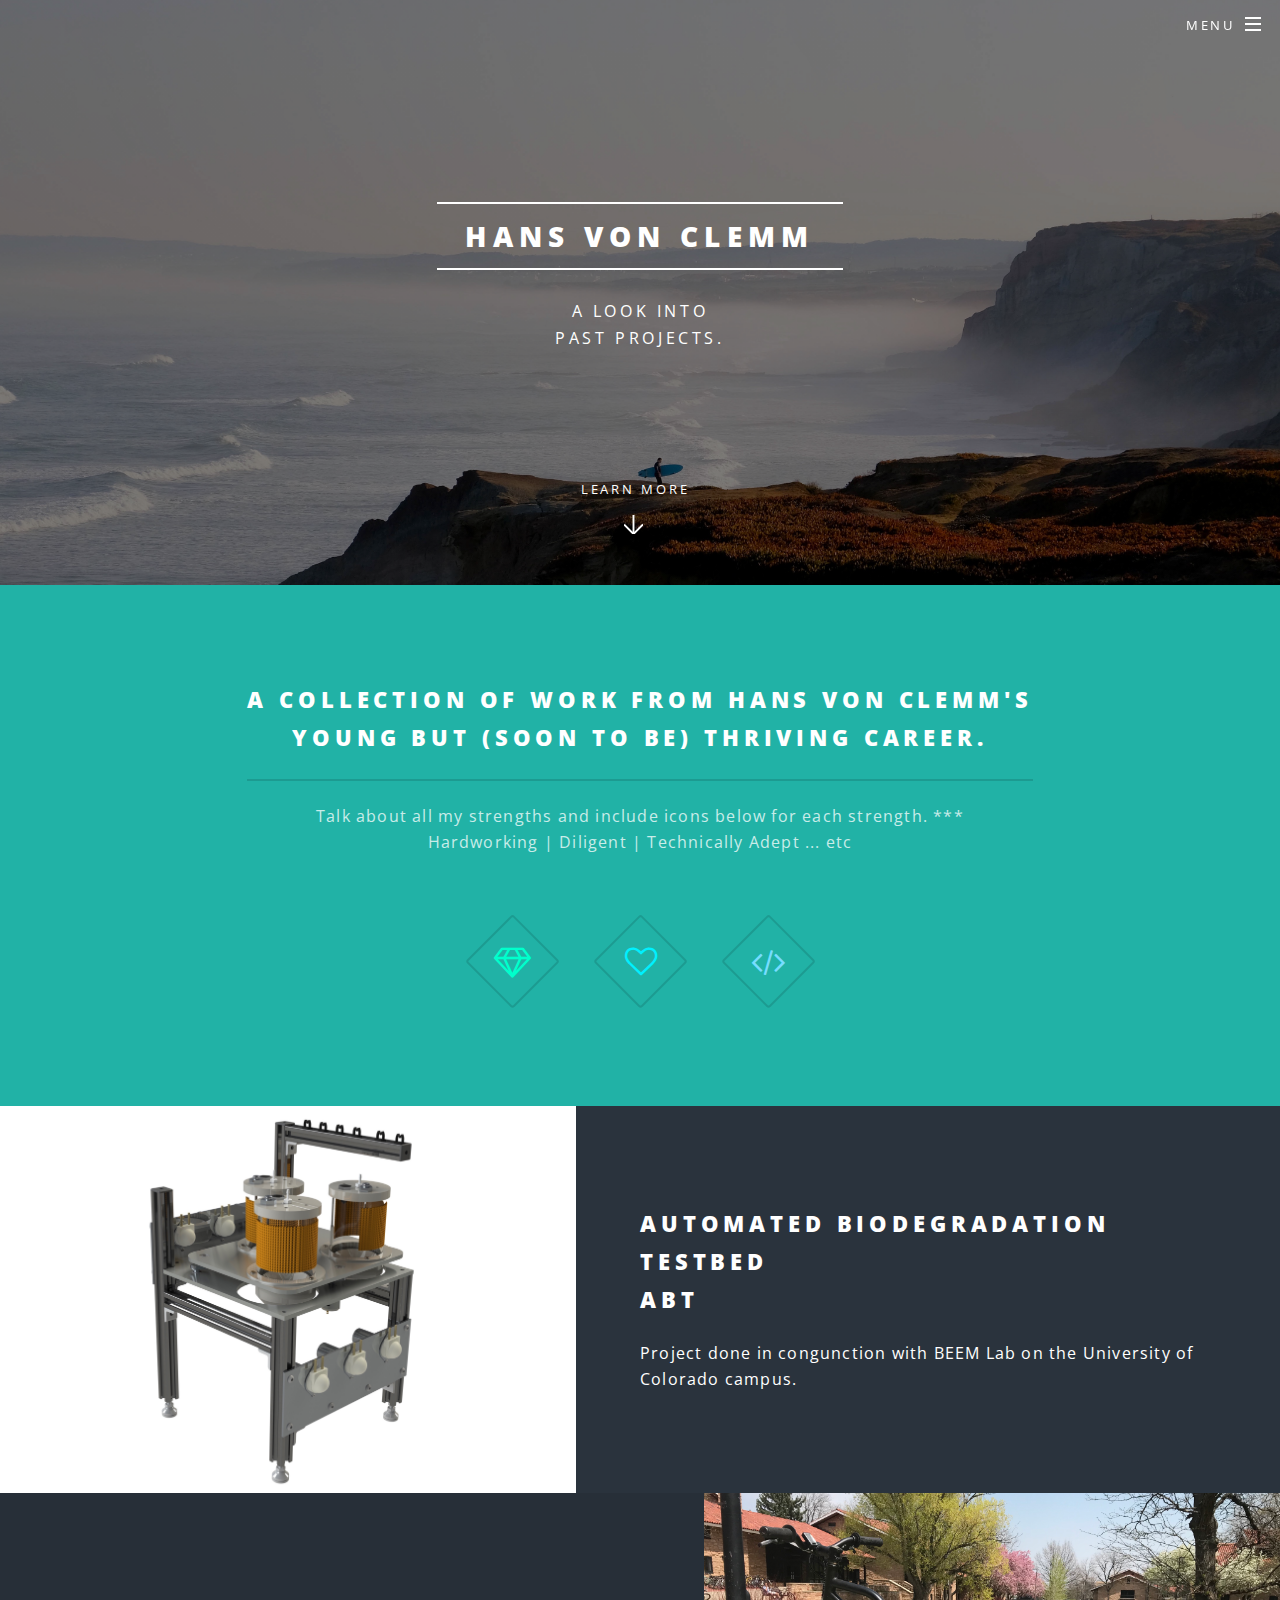
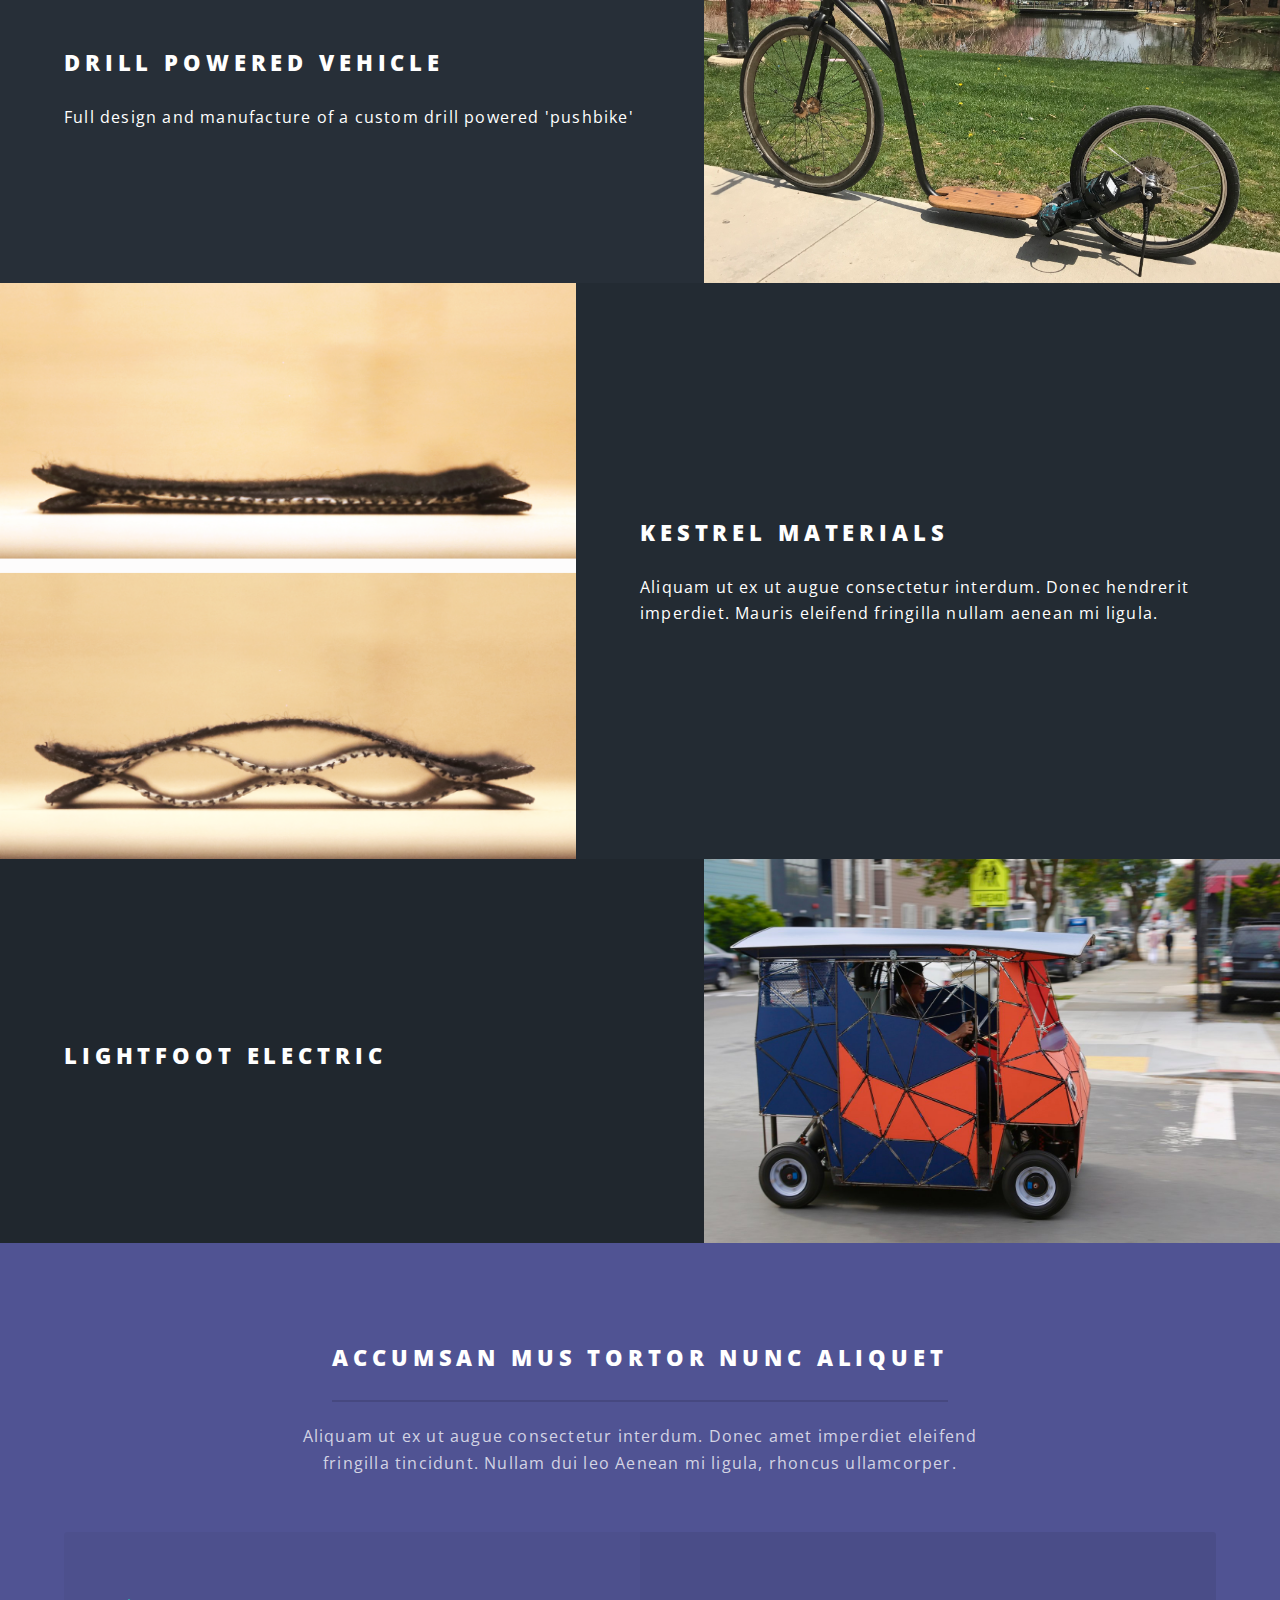
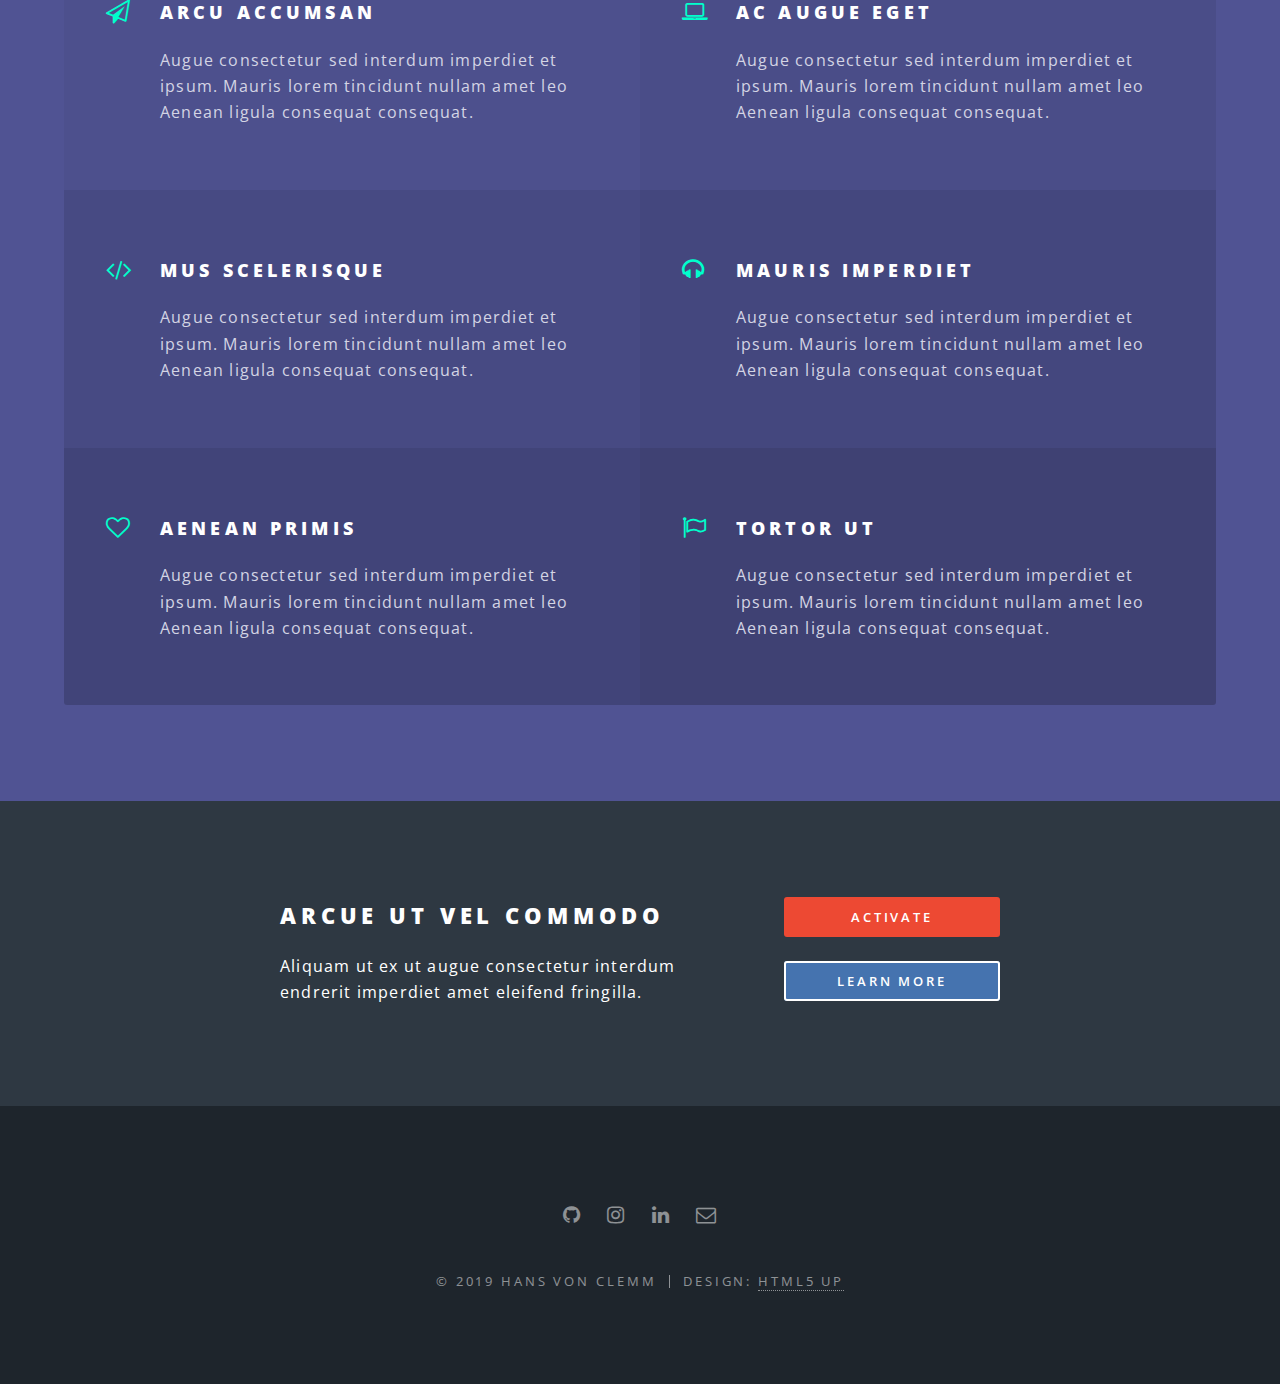
==== commit 934fdbb8: "adjusted menu" ====
--- a/index.html
+++ b/index.html
@@ -27,10 +27,14 @@
 									<div id="menu">
 										<ul>
 											<li><a href="index.html">Home</a></li>
-											<li><a href="generic.html">Generic</a></li>
-											<li><a href="elements.html">Elements</a></li>
-											<li><a href="#">Sign Up</a></li>
-											<li><a href="#">Log In</a></li>
+											<li><a href="#">Projects</a>
+												<ul>
+													<li><a href="abt.html">ABT</a></li>
+													<li><a href="dpv.html">Drill Powered Vehicle</a></li>
+													<li><a href="kestrel.html">Kestrel Materials</a></li>
+													<li><a href="lightfoot.html">Lightfoot Electric</a></li>
+												</ul>
+											</li>
 										</ul>
 									</div>
 								</li>
@@ -96,7 +100,7 @@
 						<section class="spotlight">
 							<div class="image"><img src="images/square+loft.png" alt="" />
 								<div class="middle">
-									<button>Learn More</button>
+									<button><a href="kestrel.html">Learn More</a></button>
 								</div>
 							</div>
 
@@ -108,7 +112,7 @@
 						<section class="spotlight">
 							<div class="image"><img src="images/lightfoot.jpg" alt="" />
 								<div class="middle">
-									<button>Learn More</button>
+									<button><a href="lightfoot.html">Learn More</a></button>
 								</div>
 							</div>
 
@@ -174,14 +178,13 @@
 				<!-- Footer -->
 					<footer id="footer">
 						<ul class="icons">
-							<li><a href="#" class="icon fa-twitter"><span class="label">Twitter</span></a></li>
-							<li><a href="#" class="icon fa-facebook"><span class="label">Facebook</span></a></li>
+							<li><a href="https://github.com/voncronic" class="icon fa-github"><span class="label">Github</span></a></li>
 							<li><a href="#" class="icon fa-instagram"><span class="label">Instagram</span></a></li>
-							<li><a href="#" class="icon fa-dribbble"><span class="label">Dribbble</span></a></li>
+							<li><a href="https://www.linkedin.com/in/hansvonclemm" class="icon fa-linkedin"><span class="label">LinkedIn</span></a></li>
 							<li><a href="#" class="icon fa-envelope-o"><span class="label">Email</span></a></li>
 						</ul>
 						<ul class="copyright">
-							<li>&copy; Untitled</li><li>Design: <a href="http://html5up.net">HTML5 UP</a></li>
+							<li>&copy; 2019 Hans von Clemm</li><li>Design: <a href="http://html5up.net">HTML5 UP</a></li>
 						</ul>
 					</footer>
 
--- a/assets/css/main.css
+++ b/assets/css/main.css
@@ -2181,8 +2181,9 @@
 		}
 
 			ul.actions.special li:first-child {
-				padding-left: 0;
-			}
+				padding-left: 20px;
+			}
+
 
 		ul.actions.stacked {
 			-moz-flex-direction: column;
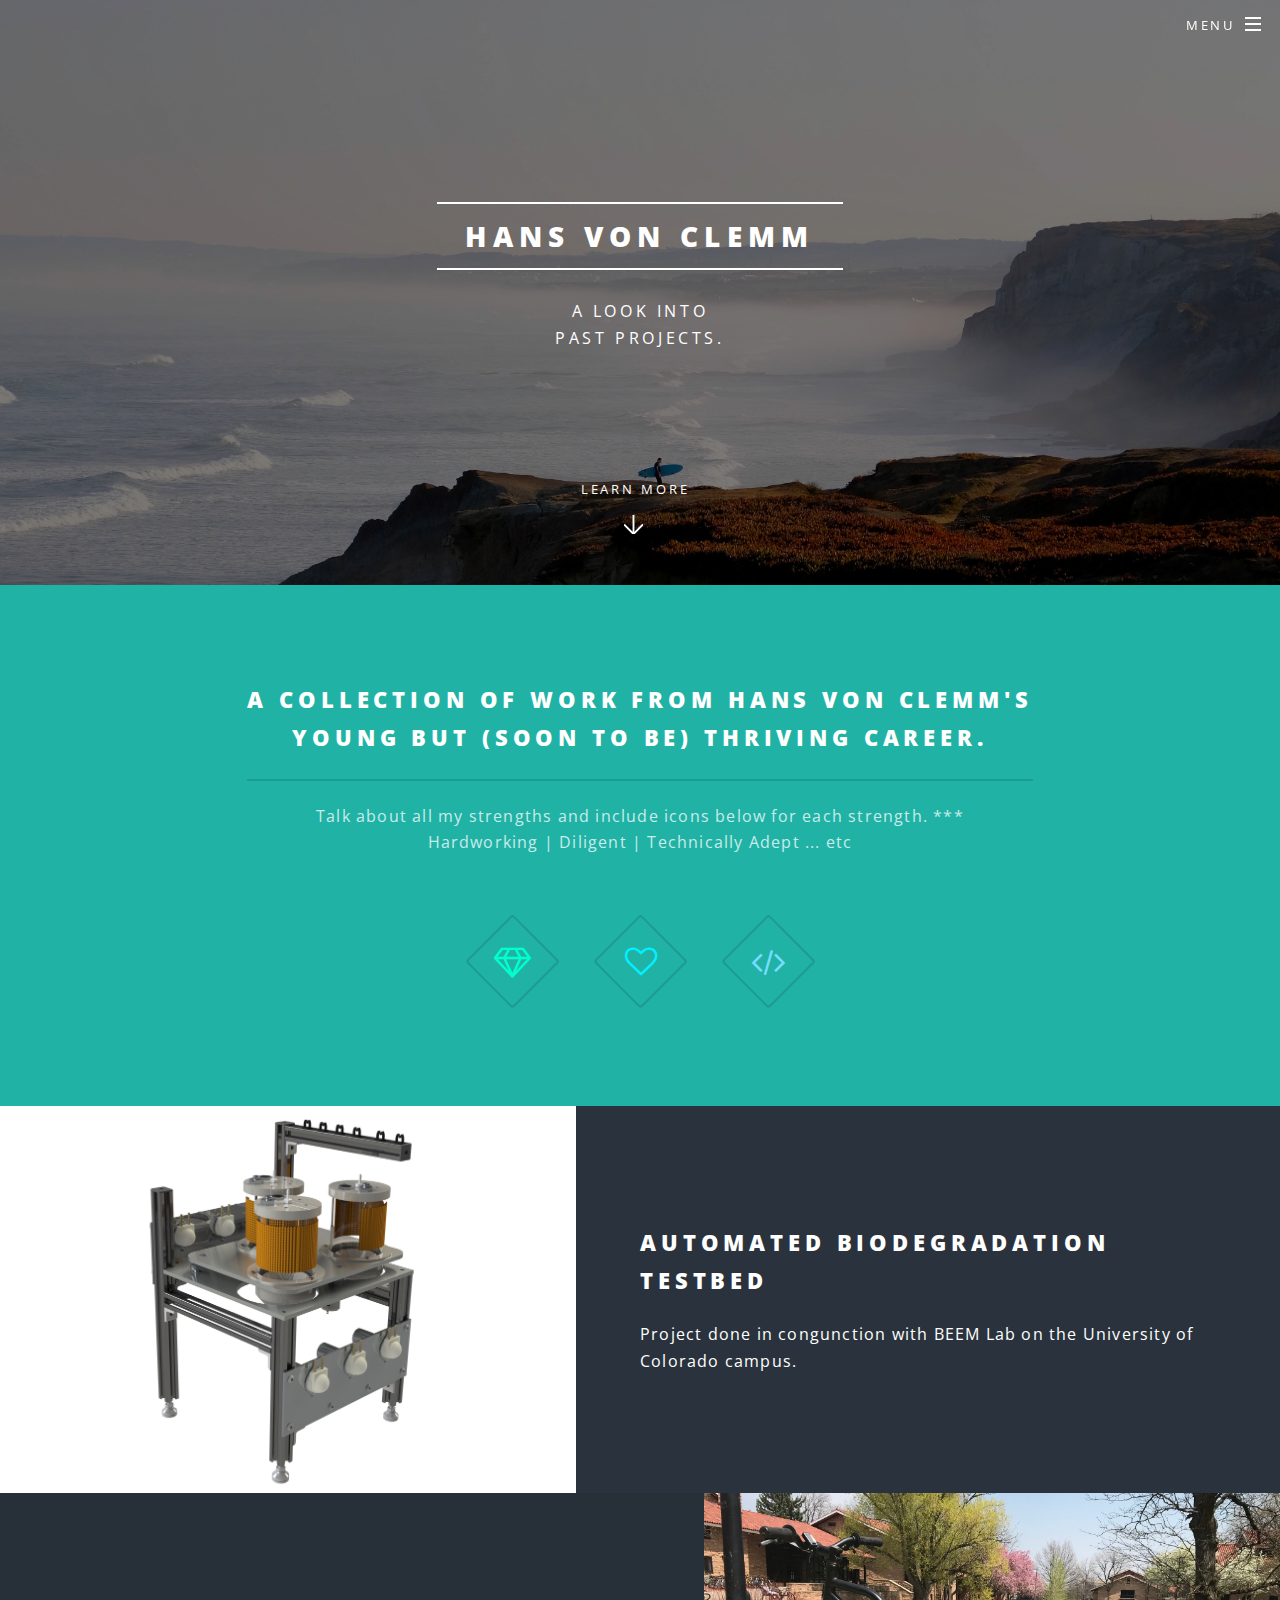
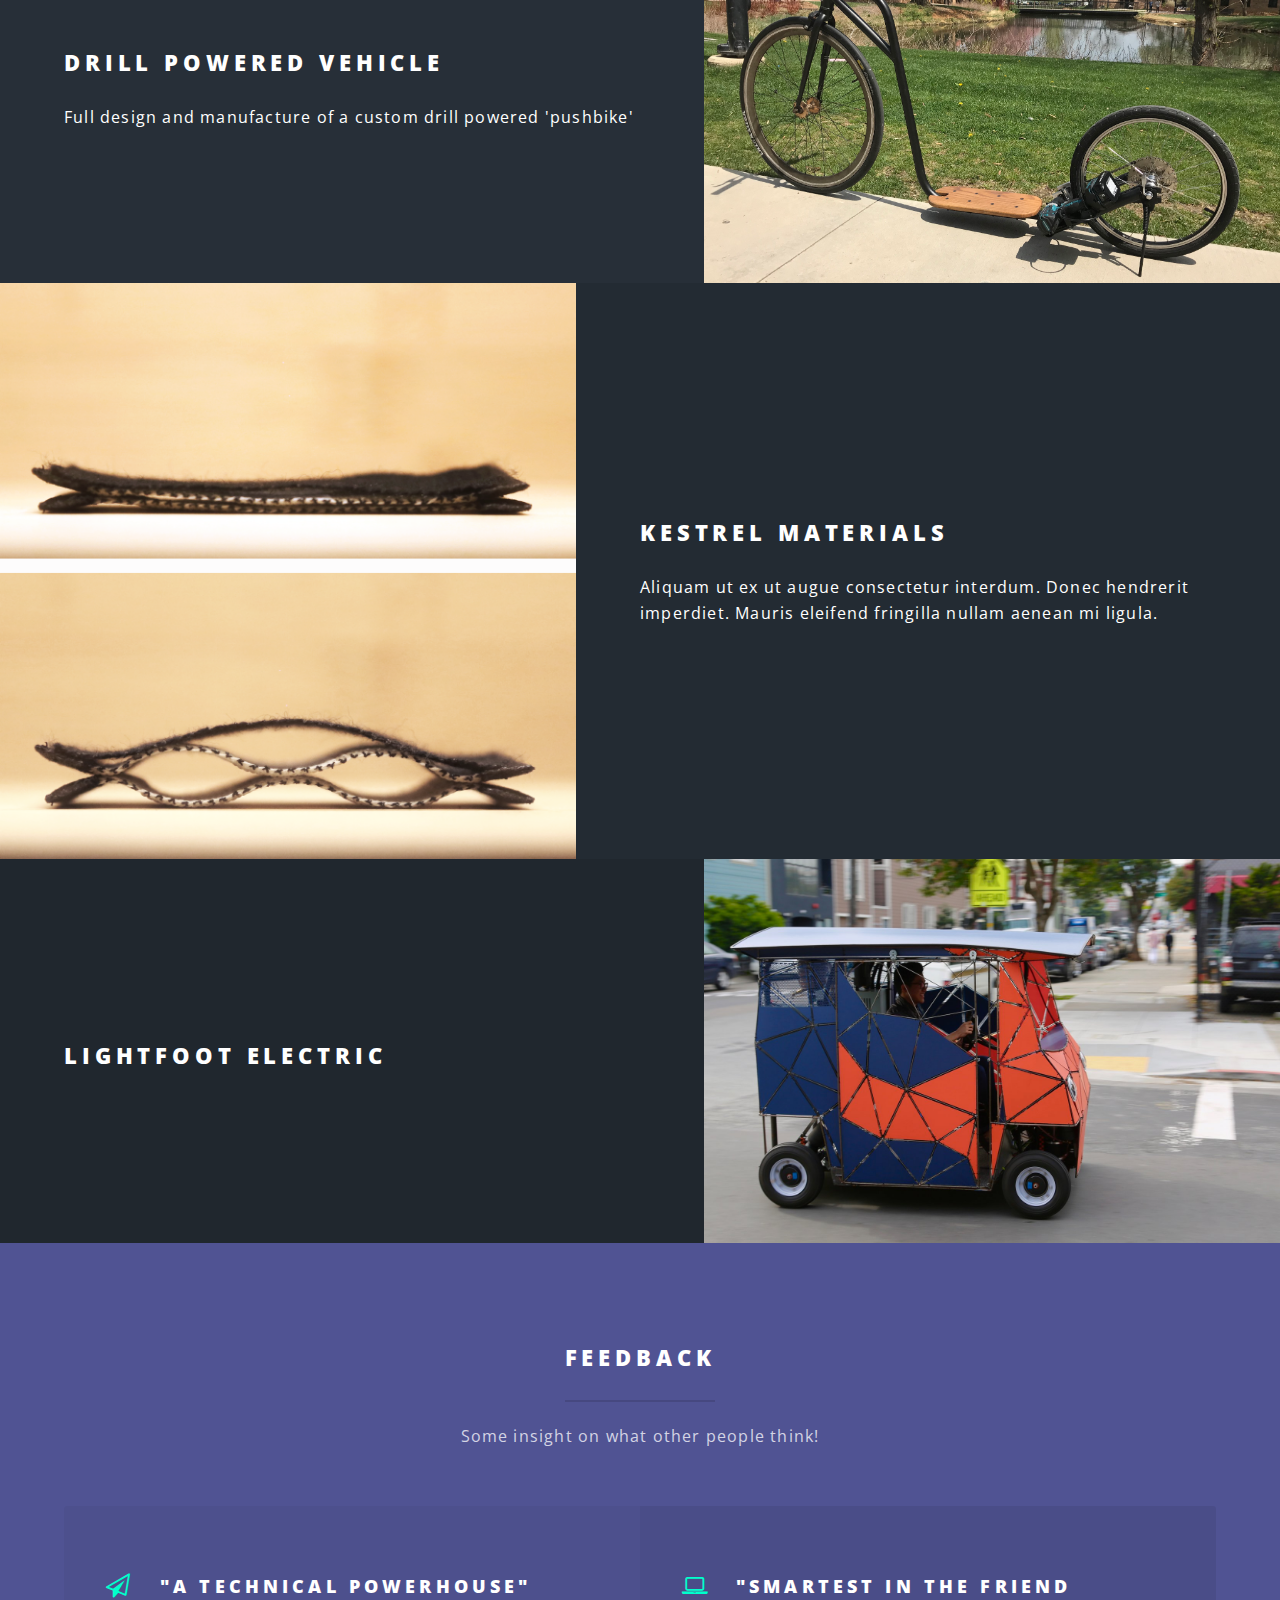
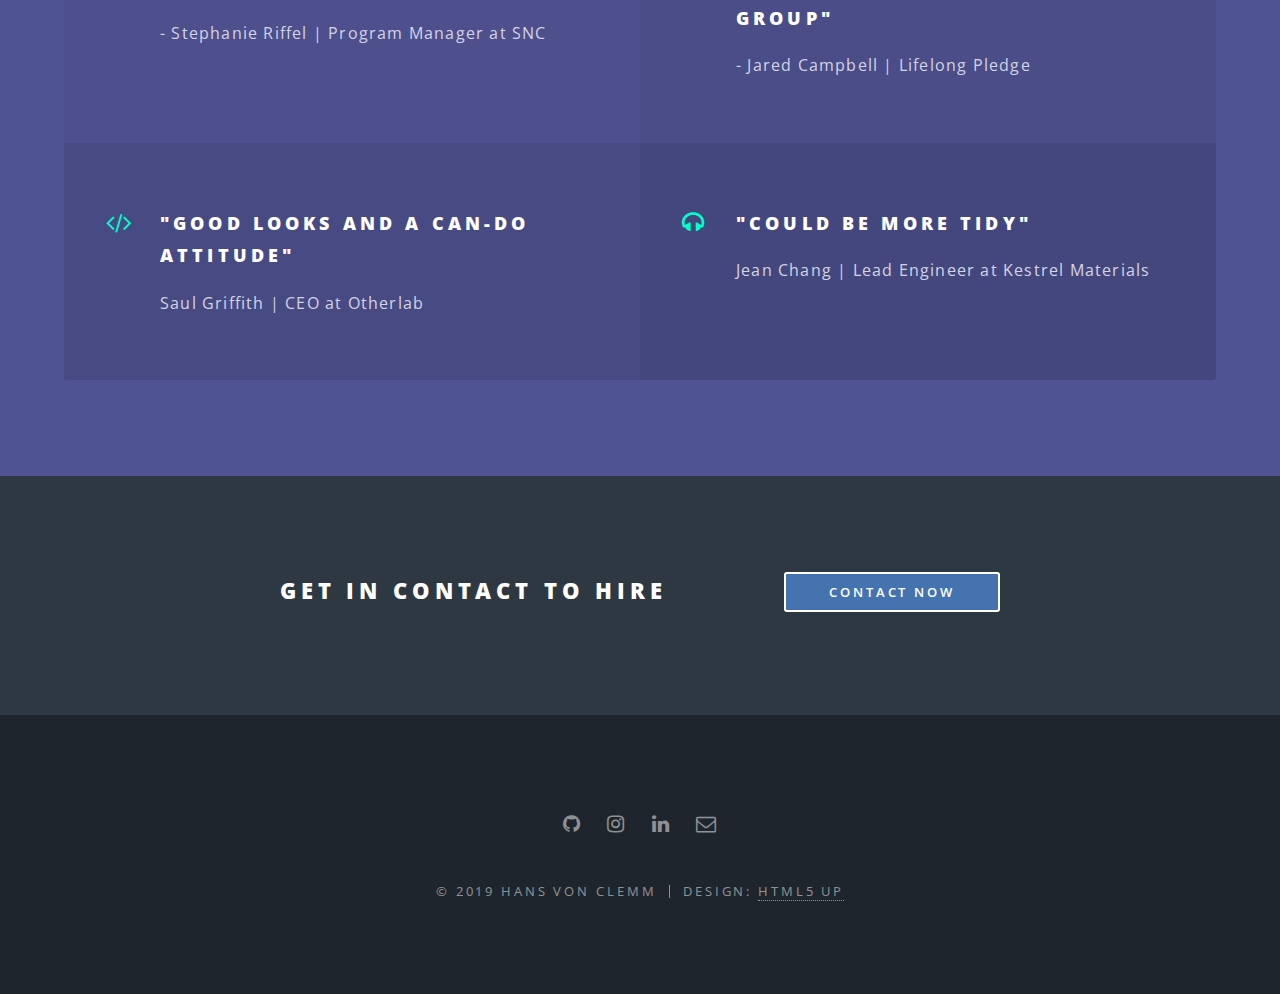
==== commit 5b688afd: "general updates" ====
--- a/index.html
+++ b/index.html
@@ -26,7 +26,7 @@
 									<a href="#menu" class="menuToggle"><span>Menu</span></a>
 									<div id="menu">
 										<ul>
-											<li><a href="index.html">Home</a></li>
+											<li><a href="about.html">About</a></li>
 											<li><a href="#">Projects</a>
 												<ul>
 													<li><a href="abt.html">ABT</a></li>
@@ -35,7 +35,7 @@
 													<li><a href="lightfoot.html">Lightfoot Electric</a></li>
 												</ul>
 											</li>
-										</ul>
+										</ul> 
 									</div>
 								</li>
 							</ul>
@@ -79,8 +79,7 @@
 								</div>
 							</div>
 							<div class="content">
-								<h2>Automated Biodegradation Testbed<br />
-								ABT</h2>
+								<h2>Automated Biodegradation Testbed</h2>
 								<p>Project done in congunction with BEEM Lab on the University of Colorado campus. </p>
 							</div>
 						</section>
@@ -128,34 +127,25 @@
 					<section id="three" class="wrapper style3 special">
 						<div class="inner">
 							<header class="major">
-								<h2>Accumsan mus tortor nunc aliquet</h2>
-								<p>Aliquam ut ex ut augue consectetur interdum. Donec amet imperdiet eleifend<br />
-								fringilla tincidunt. Nullam dui leo Aenean mi ligula, rhoncus ullamcorper.</p>
+								<h2>Feedback</h2>
+								<p>Some insight on what other people think!</p>
 							</header>
 							<ul class="features">
 								<li class="icon fa-paper-plane-o">
-									<h3>Arcu accumsan</h3>
-									<p>Augue consectetur sed interdum imperdiet et ipsum. Mauris lorem tincidunt nullam amet leo Aenean ligula consequat consequat.</p>
+									<h3>"A technical powerhouse"</h3>
+									<p>- Stephanie Riffel | Program Manager at SNC</p>
 								</li>
 								<li class="icon fa-laptop">
-									<h3>Ac Augue Eget</h3>
-									<p>Augue consectetur sed interdum imperdiet et ipsum. Mauris lorem tincidunt nullam amet leo Aenean ligula consequat consequat.</p>
+									<h3>"Smartest in the friend group"</h3>
+									<p>- Jared Campbell | Lifelong Pledge</p>
 								</li>
 								<li class="icon fa-code">
-									<h3>Mus Scelerisque</h3>
-									<p>Augue consectetur sed interdum imperdiet et ipsum. Mauris lorem tincidunt nullam amet leo Aenean ligula consequat consequat.</p>
+									<h3>"Good looks and a can-do attitude"</h3>
+									<p>Saul Griffith | CEO at Otherlab</p>
 								</li>
 								<li class="icon fa-headphones">
-									<h3>Mauris Imperdiet</h3>
-									<p>Augue consectetur sed interdum imperdiet et ipsum. Mauris lorem tincidunt nullam amet leo Aenean ligula consequat consequat.</p>
-								</li>
-								<li class="icon fa-heart-o">
-									<h3>Aenean Primis</h3>
-									<p>Augue consectetur sed interdum imperdiet et ipsum. Mauris lorem tincidunt nullam amet leo Aenean ligula consequat consequat.</p>
-								</li>
-								<li class="icon fa-flag-o">
-									<h3>Tortor Ut</h3>
-									<p>Augue consectetur sed interdum imperdiet et ipsum. Mauris lorem tincidunt nullam amet leo Aenean ligula consequat consequat.</p>
+									<h3>"Could be more tidy"</h3>
+									<p>Jean Chang | Lead Engineer at Kestrel Materials</p>
 								</li>
 							</ul>
 						</div>
@@ -165,12 +155,10 @@
 					<section id="cta" class="wrapper style4">
 						<div class="inner">
 							<header>
-								<h2>Arcue ut vel commodo</h2>
-								<p>Aliquam ut ex ut augue consectetur interdum endrerit imperdiet amet eleifend fringilla.</p>
+								<h2>Get in contact to hire</h2>
 							</header>
 							<ul class="actions stacked">
-								<li><a href="#" class="button fit primary">Activate</a></li>
-								<li><a href="#" class="button fit">Learn More</a></li>
+								<li><a href="mailto:hansvc95@gmail.com" class="button fit">Contact Now</a></li>
 							</ul>
 						</div>
 					</section>
@@ -179,9 +167,9 @@
 					<footer id="footer">
 						<ul class="icons">
 							<li><a href="https://github.com/voncronic" class="icon fa-github"><span class="label">Github</span></a></li>
-							<li><a href="#" class="icon fa-instagram"><span class="label">Instagram</span></a></li>
+							<li><a href="https://www.instagram.com/voncronic/" class="icon fa-instagram"><span class="label">Instagram</span></a></li>
 							<li><a href="https://www.linkedin.com/in/hansvonclemm" class="icon fa-linkedin"><span class="label">LinkedIn</span></a></li>
-							<li><a href="#" class="icon fa-envelope-o"><span class="label">Email</span></a></li>
+							<li><a href="mailto:hansvc95@gmail.com" class="icon fa-envelope-o"><span class="label">Email</span></a></li>
 						</ul>
 						<ul class="copyright">
 							<li>&copy; 2019 Hans von Clemm</li><li>Design: <a href="http://html5up.net">HTML5 UP</a></li>
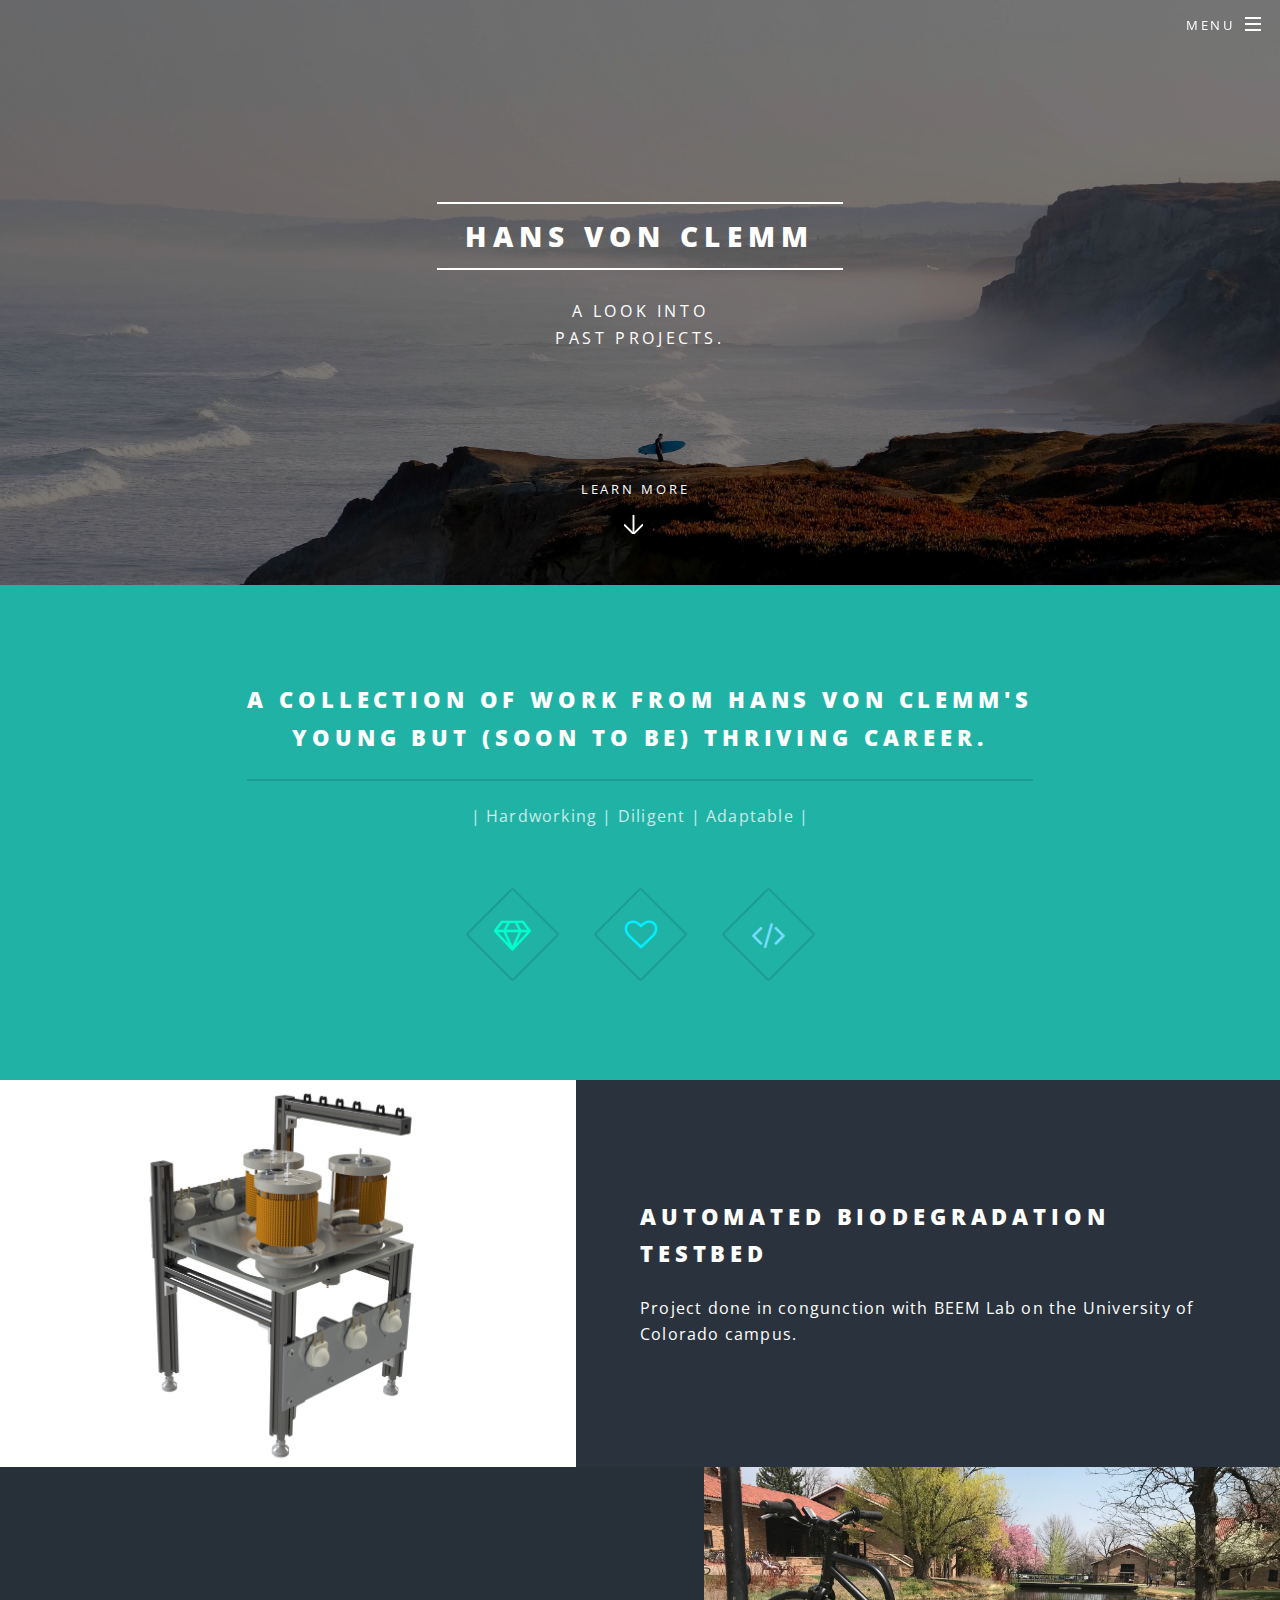
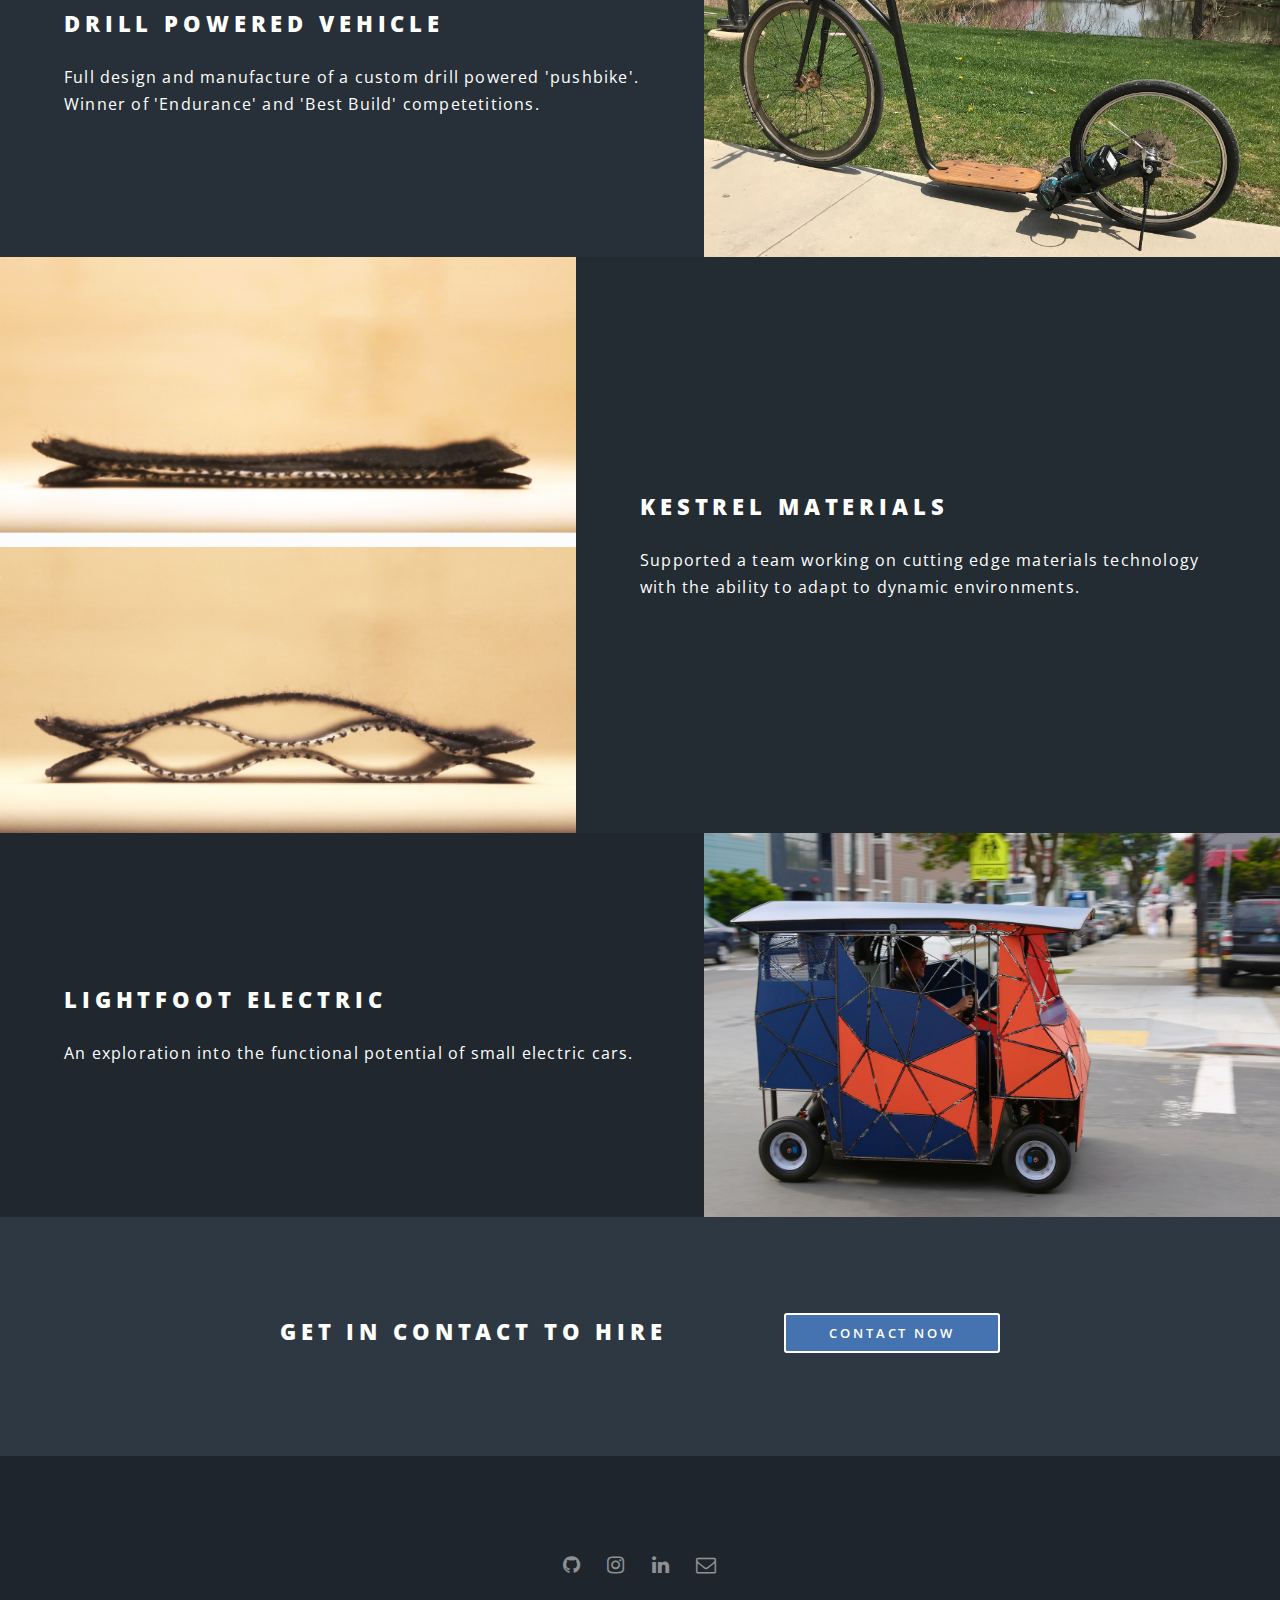
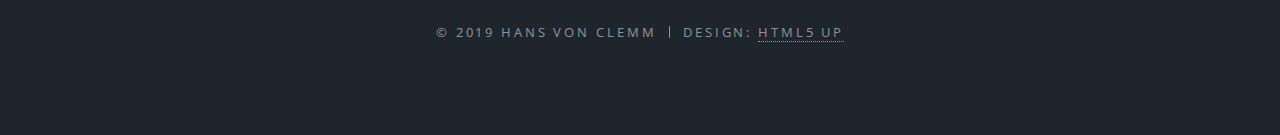
==== commit 949e5aac: "more professional." ====
--- a/index.html
+++ b/index.html
@@ -58,8 +58,7 @@
 							<header class="major">
 								<h2>A collection of work from Hans von Clemm's <br/>
 								young but (soon to be) thriving career.</h2>
-								<p>Talk about all my strengths and include icons below for each strength. ***<br />
-								Hardworking | Diligent | Technically Adept ... etc
+								<p>| Hardworking | Diligent | Adaptable |
 								</p>
 							</header>
 							<ul class="icons major">
@@ -93,7 +92,7 @@
 							<div class="content">
 								<h2>Drill powered vehicle<br />
 								</h2>
-								<p>Full design and manufacture of a custom drill powered 'pushbike' </p>
+								<p>Full design and manufacture of a custom drill powered 'pushbike'. <br>Winner of 'Endurance' and 'Best Build' competetitions. </p>
 							</div>
 						</section>
 						<section class="spotlight">
@@ -105,7 +104,7 @@
 
 							<div class="content">
 								<h2>Kestrel Materials</h2>
-								<p>Aliquam ut ex ut augue consectetur interdum. Donec hendrerit imperdiet. Mauris eleifend fringilla nullam aenean mi ligula.</p>
+								<p>Supported a team working on cutting edge materials technology with the ability to adapt to dynamic environments.</p>
 							</div>
 						</section>
 						<section class="spotlight">
@@ -117,13 +116,15 @@
 
 							<div class="content">
 								<h2>Lightfoot Electric</h2>
+								<p>An exploration into the functional potential of small electric cars.
 
 							</div>
 
 						</section>
 					</section>
 
-				<!-- Three -->
+				<!-- Three --> 
+				<!-- TAKEN OUT TO STAY PROFESSIONAL
 					<section id="three" class="wrapper style3 special">
 						<div class="inner">
 							<header class="major">
@@ -150,6 +151,7 @@
 							</ul>
 						</div>
 					</section>
+				-->
 
 				<!-- CTA -->
 					<section id="cta" class="wrapper style4">
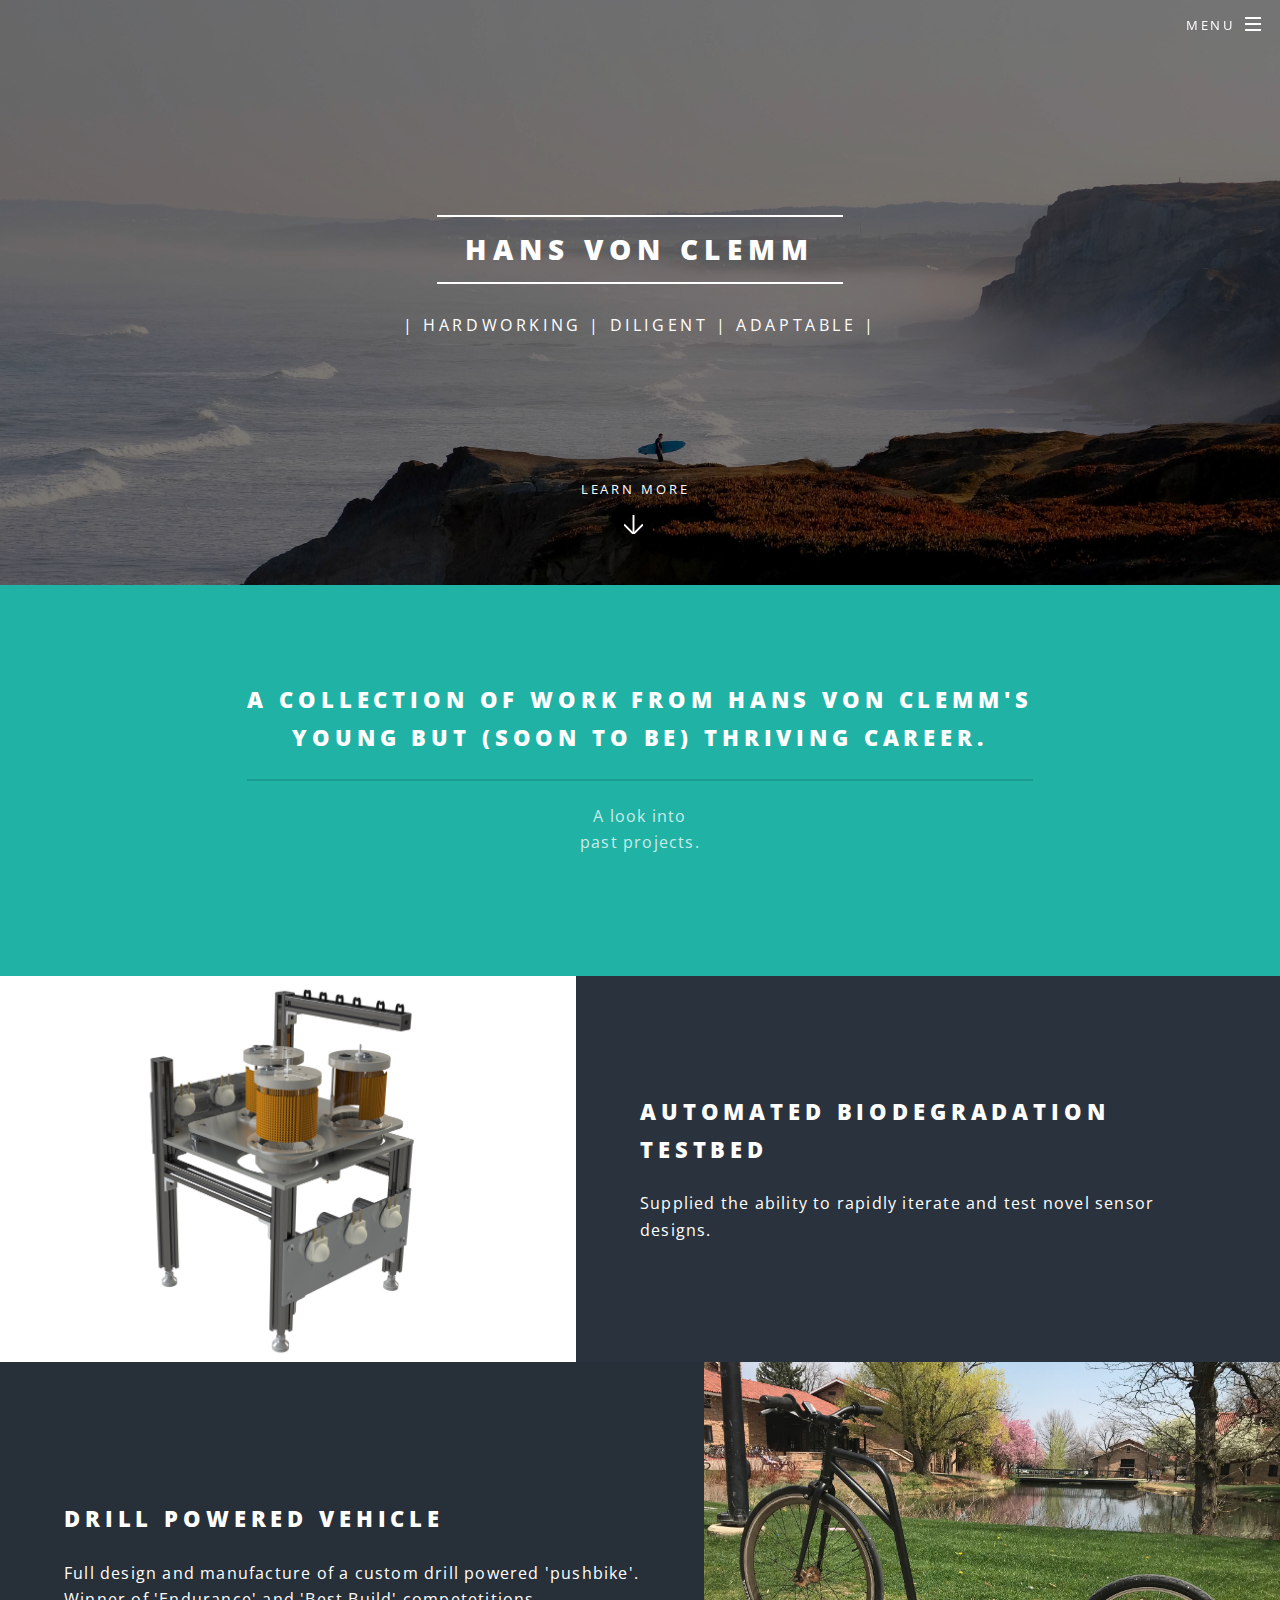
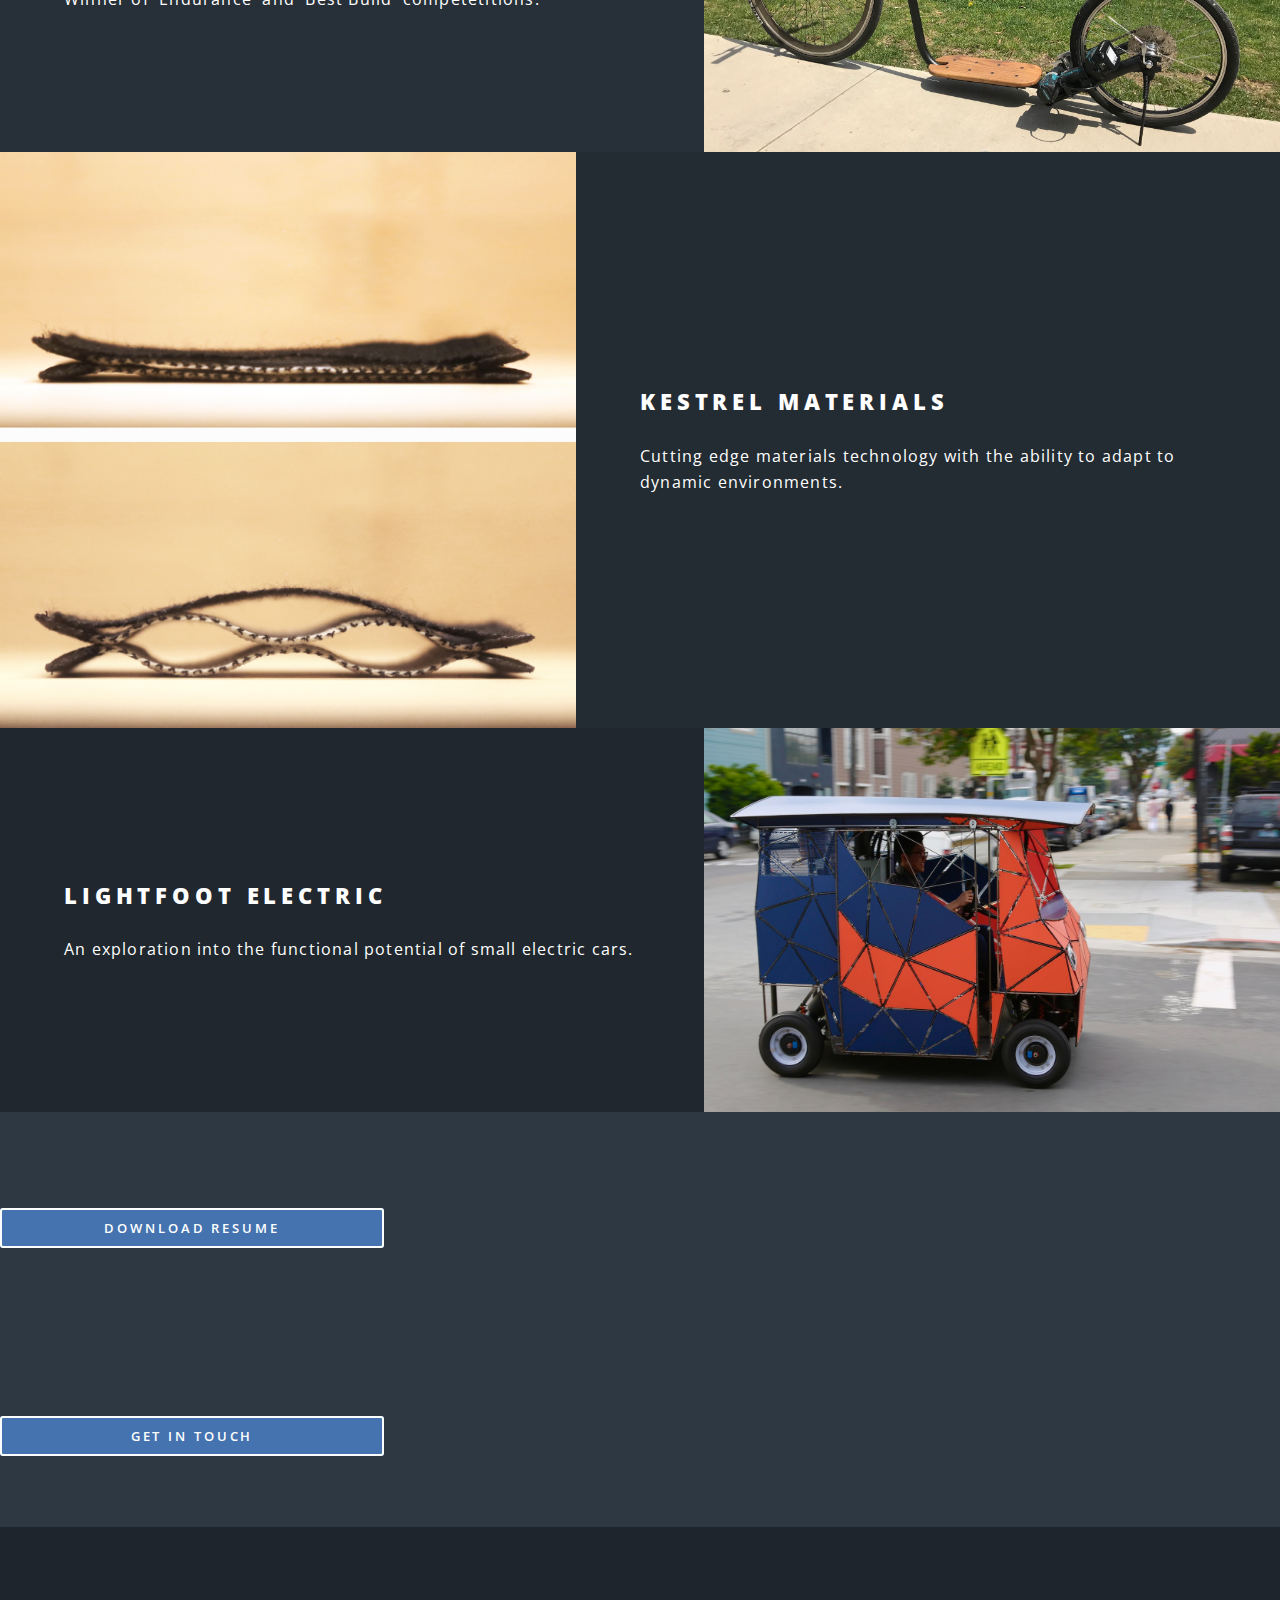
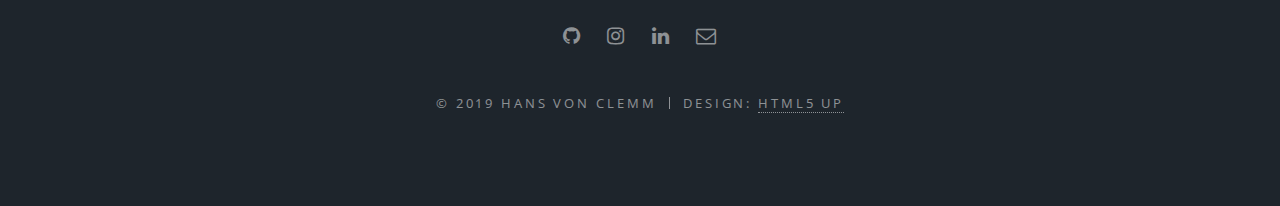
==== commit 9be6b227: "updating to me now" ====
--- a/index.html
+++ b/index.html
@@ -26,6 +26,7 @@
 									<a href="#menu" class="menuToggle"><span>Menu</span></a>
 									<div id="menu">
 										<ul>
+											<li><a href="index.html">Home</a></li>
 											<li><a href="about.html">About</a></li>
 											<li><a href="#">Projects</a>
 												<ul>
@@ -46,8 +47,7 @@
 					<section id="banner">
 						<div class="inner">
 							<h2>Hans von Clemm</h2>
-							<p>A look into <br/>
-							past projects.
+							<p>| Hardworking | Diligent | Adaptable |</p>
 						</div>
 						<a href="#one" class="more scrolly">Learn More</a>
 					</section>
@@ -58,14 +58,9 @@
 							<header class="major">
 								<h2>A collection of work from Hans von Clemm's <br/>
 								young but (soon to be) thriving career.</h2>
-								<p>| Hardworking | Diligent | Adaptable |
-								</p>
+								<p>A look into <br>past projects.</p>
 							</header>
-							<ul class="icons major">
-								<li><span class="icon fa-diamond major style1"><span class="label">Lorem</span></span></li>
-								<li><span class="icon fa-heart-o major style2"><span class="label">Ipsum</span></span></li>
-								<li><span class="icon fa-code major style3"><span class="label">Dolor</span></span></li>
-							</ul>
+
 						</div>
 					</section>
 
@@ -79,7 +74,7 @@
 							</div>
 							<div class="content">
 								<h2>Automated Biodegradation Testbed</h2>
-								<p>Project done in congunction with BEEM Lab on the University of Colorado campus. </p>
+								<p>Supplied the ability to rapidly iterate and test novel sensor designs.</p>
 							</div>
 						</section>
 						<section class="spotlight">
@@ -104,7 +99,7 @@
 
 							<div class="content">
 								<h2>Kestrel Materials</h2>
-								<p>Supported a team working on cutting edge materials technology with the ability to adapt to dynamic environments.</p>
+								<p>Cutting edge materials technology with the ability to adapt to dynamic environments.</p>
 							</div>
 						</section>
 						<section class="spotlight">
@@ -155,14 +150,10 @@
 
 				<!-- CTA -->
 					<section id="cta" class="wrapper style4">
-						<div class="inner">
-							<header>
-								<h2>Get in contact to hire</h2>
-							</header>
-							<ul class="actions stacked">
-								<li><a href="mailto:hansvc95@gmail.com" class="button fit">Contact Now</a></li>
-							</ul>
-						</div>
+						<a href="1HansvCResume.pdf" class="button fit">Download Resume</a> <br>
+					</section>
+					<section id="cta" class="wrapper style4">
+						<a href="mailto:hansvonclemm@gmail.com" class="button fit">Get in Touch</a>
 					</section>
 
 				<!-- Footer -->
@@ -171,7 +162,7 @@
 							<li><a href="https://github.com/voncronic" class="icon fa-github"><span class="label">Github</span></a></li>
 							<li><a href="https://www.instagram.com/voncronic/" class="icon fa-instagram"><span class="label">Instagram</span></a></li>
 							<li><a href="https://www.linkedin.com/in/hansvonclemm" class="icon fa-linkedin"><span class="label">LinkedIn</span></a></li>
-							<li><a href="mailto:hansvc95@gmail.com" class="icon fa-envelope-o"><span class="label">Email</span></a></li>
+							<li><a href="mailto:hansvonclemm@gmail.com" class="icon fa-envelope-o"><span class="label">Email</span></a></li>
 						</ul>
 						<ul class="copyright">
 							<li>&copy; 2019 Hans von Clemm</li><li>Design: <a href="http://html5up.net">HTML5 UP</a></li>
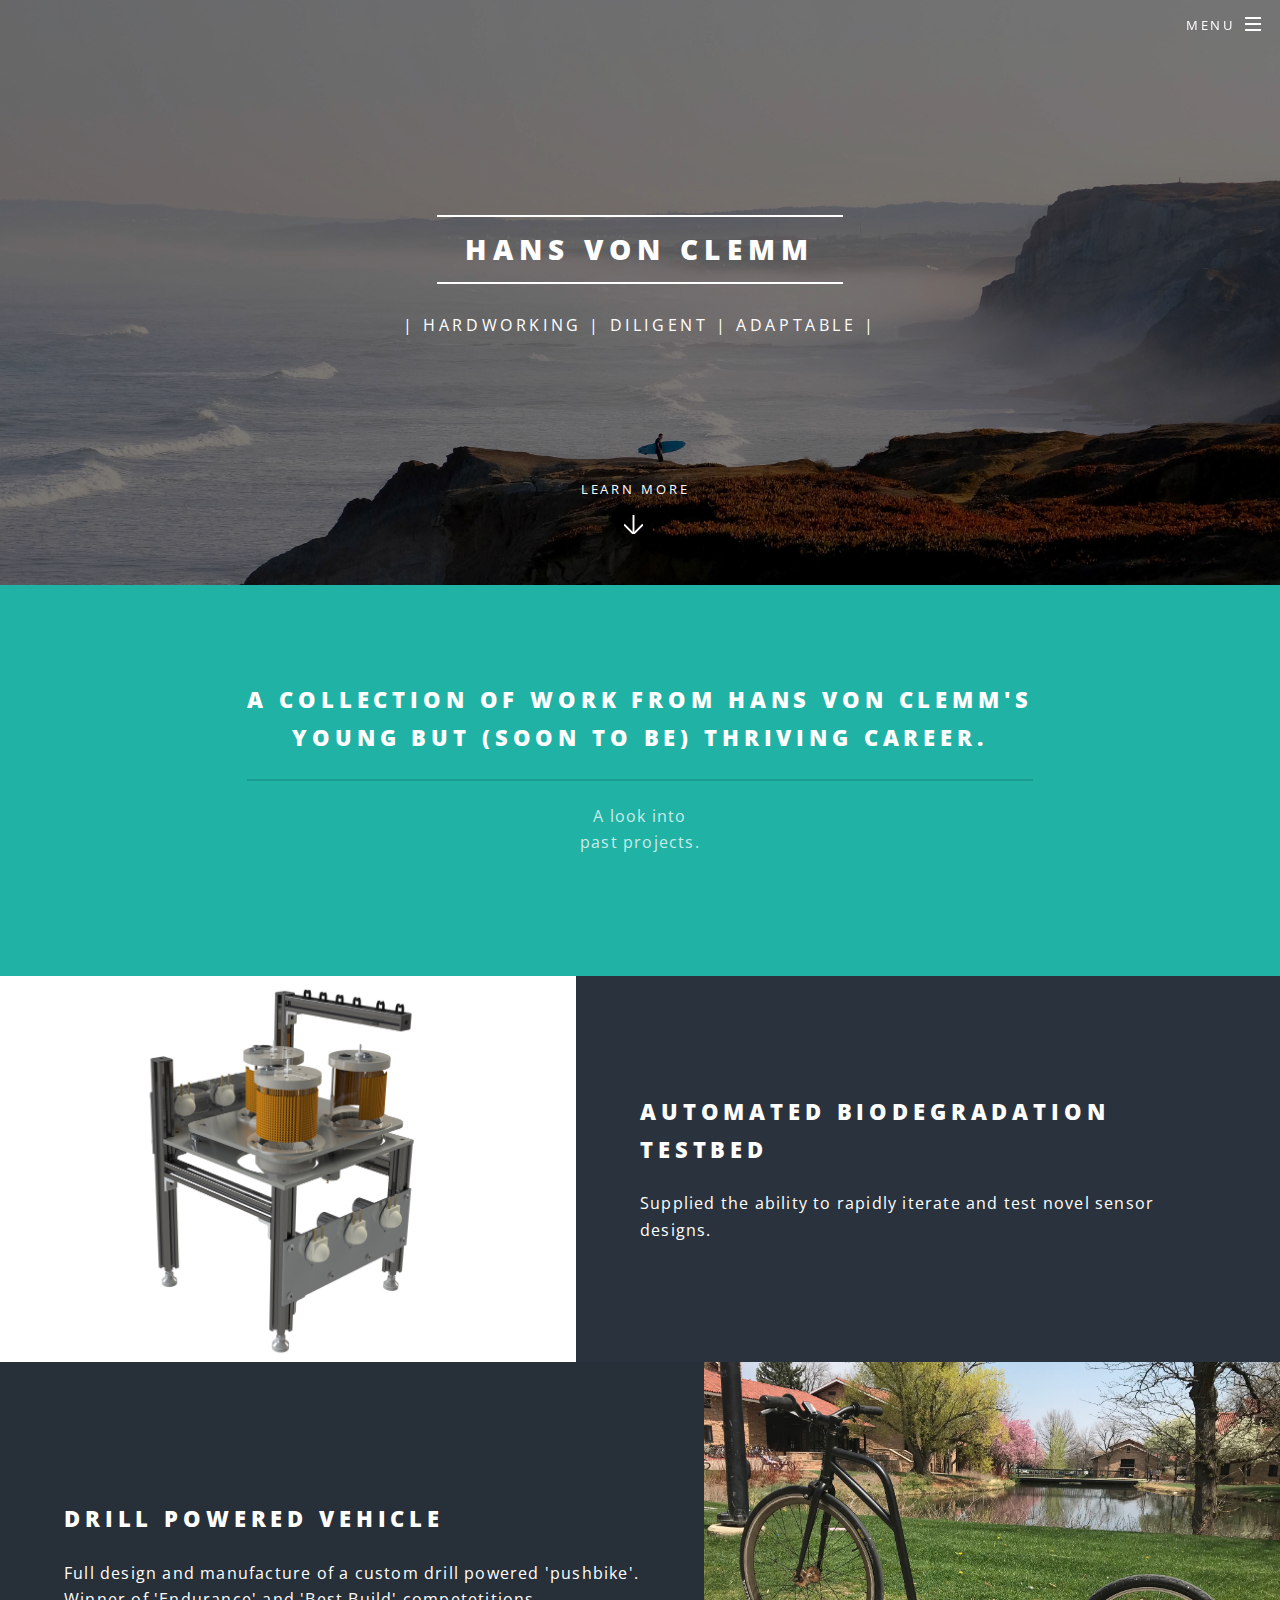
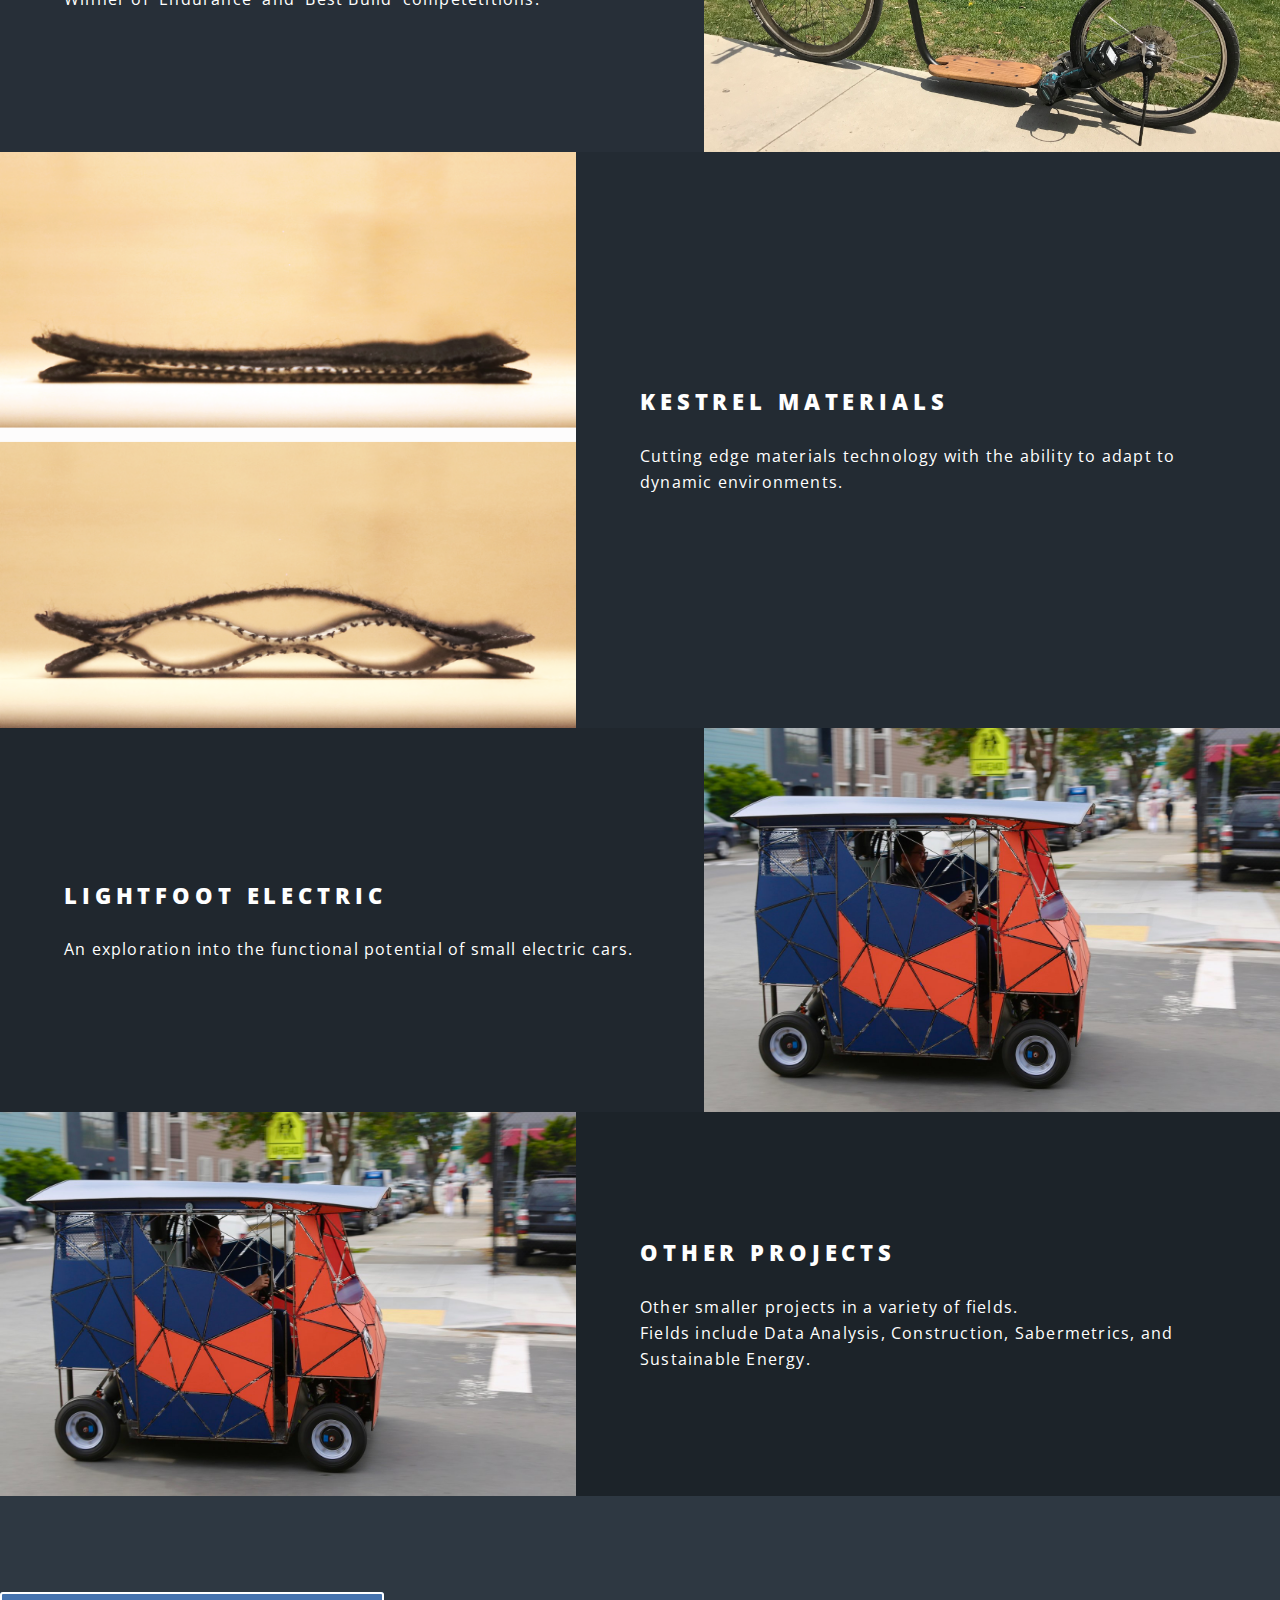
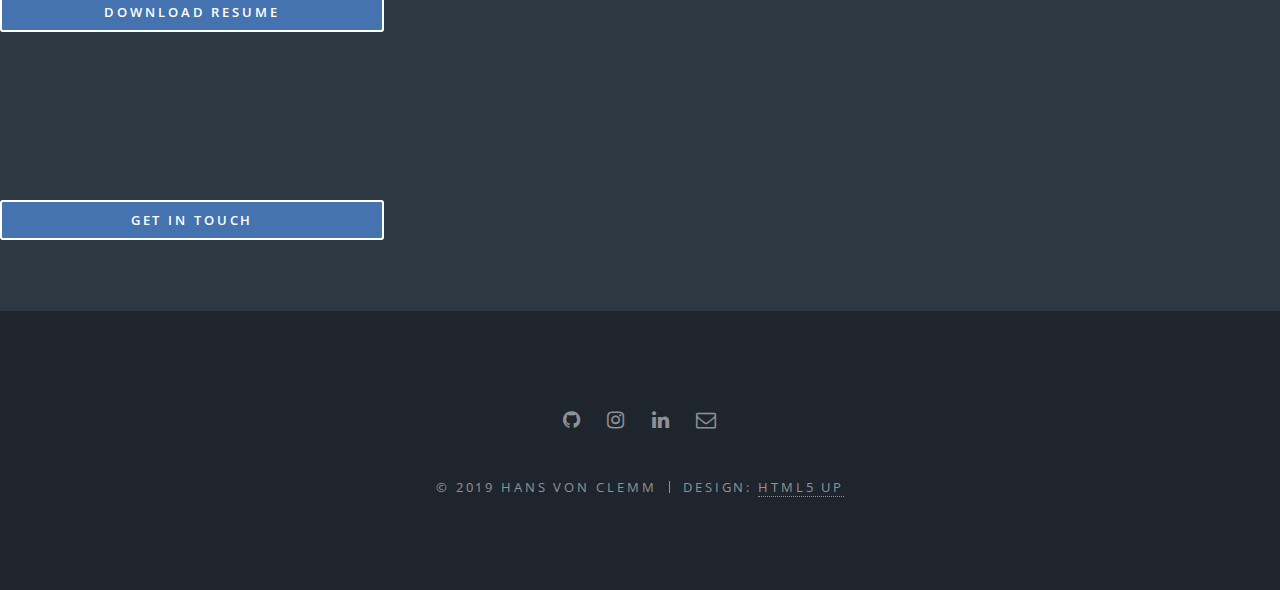
==== commit 15752810: "adding new section of 'general work'" ====
--- a/index.html
+++ b/index.html
@@ -10,6 +10,7 @@
 		<meta charset="utf-8" />
 		<meta name="viewport" content="width=device-width, initial-scale=1, user-scalable=no" />
 		<link rel="stylesheet" href="assets/css/main.css" />
+		<link rel="icon" href="http://example.com/favicon.png"/>
 		<noscript><link rel="stylesheet" href="assets/css/noscript.css" /></noscript>
 	</head>
 	<body class="landing is-preload">
@@ -36,6 +37,7 @@
 													<li><a href="lightfoot.html">Lightfoot Electric</a></li>
 												</ul>
 											</li>
+											<li><a href="1HansvCResume.pdf">View Resume</a></li>
 										</ul> 
 									</div>
 								</li>
@@ -112,6 +114,22 @@
 							<div class="content">
 								<h2>Lightfoot Electric</h2>
 								<p>An exploration into the functional potential of small electric cars.
+
+							</div>
+
+						</section>
+
+						<section class="spotlight">
+							<div class="image"><img src="images/lightfoot.jpg" alt="" />
+								<div class="middle">
+									<button><a href="lightfoot.html">Learn More</a></button>
+								</div>
+							</div>
+
+							<div class="content">
+								<h2>Other Projects</h2>
+								<p>Other smaller projects in a variety of fields. <br>
+								Fields include Data Analysis, Construction, Sabermetrics, and Sustainable Energy.</p>
 
 							</div>
 
@@ -150,7 +168,7 @@
 
 				<!-- CTA -->
 					<section id="cta" class="wrapper style4">
-						<a href="1HansvCResume.pdf" class="button fit">Download Resume</a> <br>
+						<a href="1HansvCResume.pdf" class="button fit">Download Resume</a>
 					</section>
 					<section id="cta" class="wrapper style4">
 						<a href="mailto:hansvonclemm@gmail.com" class="button fit">Get in Touch</a>
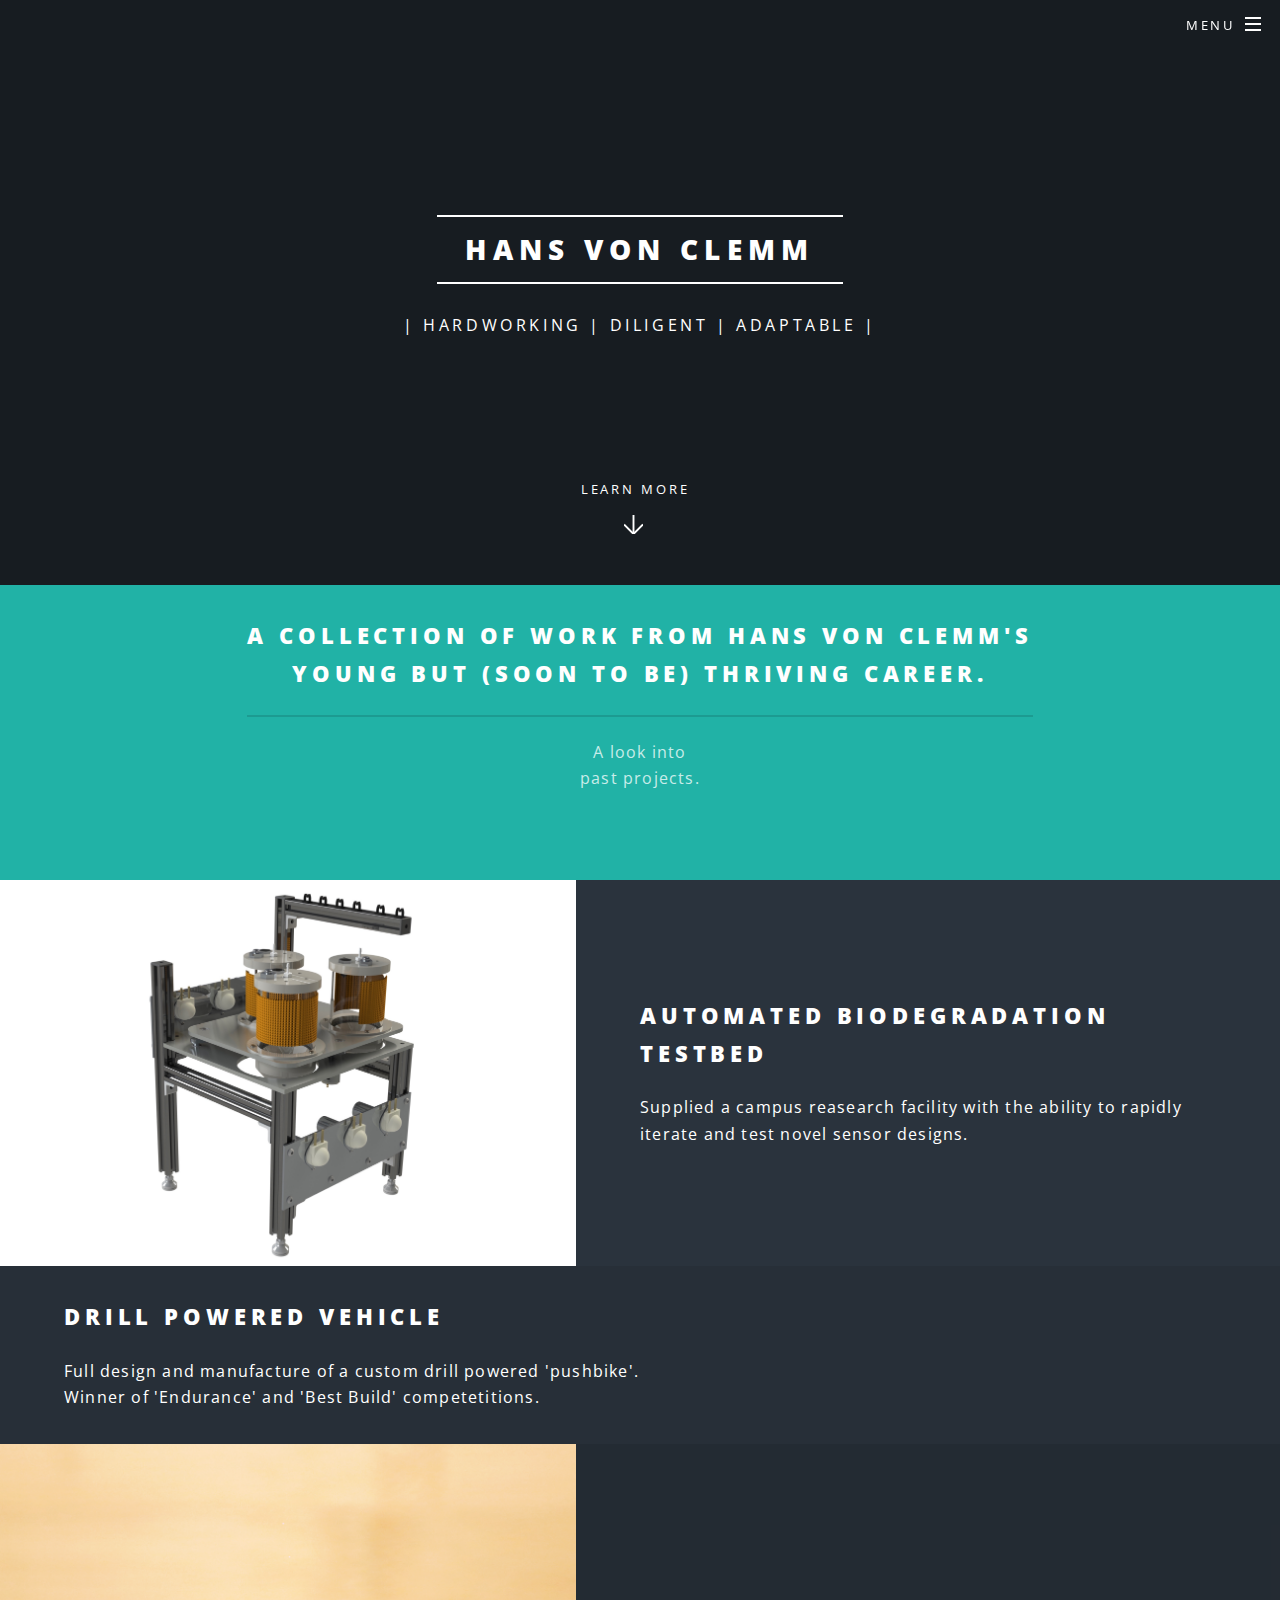
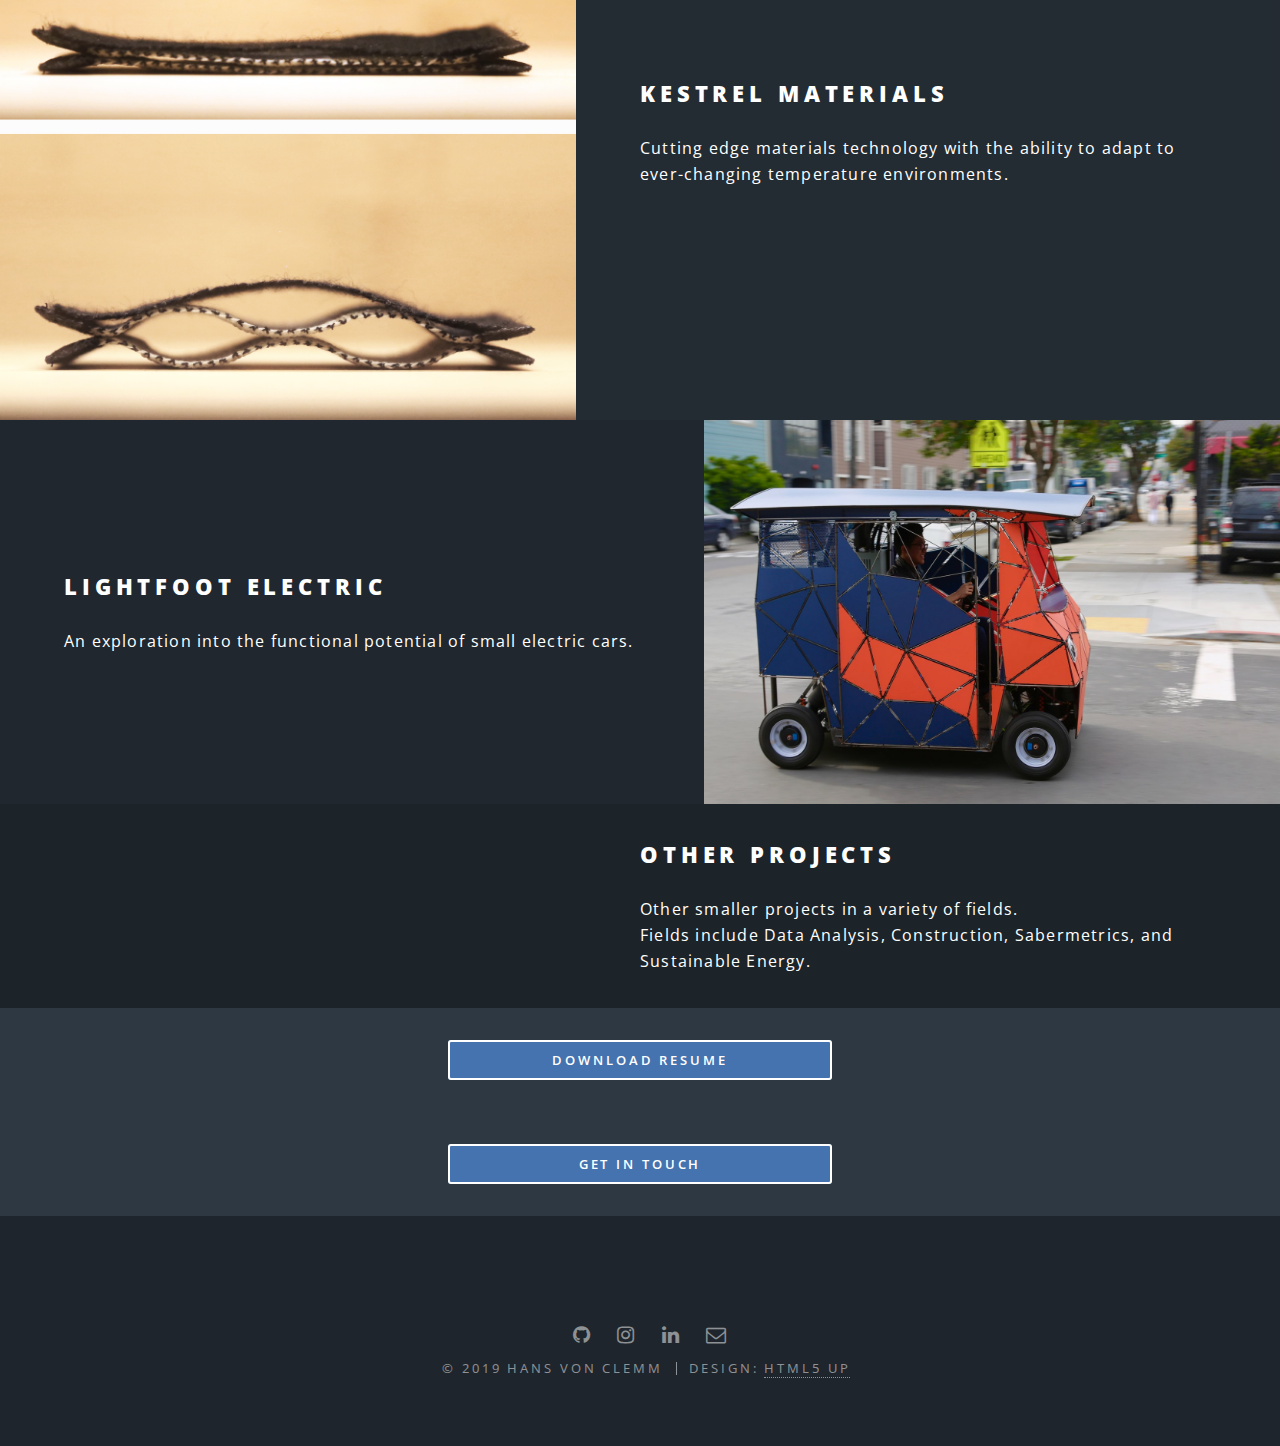
==== commit 90f48d3b: "update 'about'" ====
--- a/index.html
+++ b/index.html
@@ -28,13 +28,15 @@
 									<div id="menu">
 										<ul>
 											<li><a href="index.html">Home</a></li>
-											<li><a href="about.html">About</a></li>
+											<li><a href="about.html">About Hans</a></li>
 											<li><a href="#">Projects</a>
 												<ul>
 													<li><a href="abt.html">ABT</a></li>
 													<li><a href="dpv.html">Drill Powered Vehicle</a></li>
 													<li><a href="kestrel.html">Kestrel Materials</a></li>
 													<li><a href="lightfoot.html">Lightfoot Electric</a></li>
+													<li><a href="other.html">Other</a></li>
+
 												</ul>
 											</li>
 											<li><a href="1HansvCResume.pdf">View Resume</a></li>
@@ -76,7 +78,7 @@
 							</div>
 							<div class="content">
 								<h2>Automated Biodegradation Testbed</h2>
-								<p>Supplied the ability to rapidly iterate and test novel sensor designs.</p>
+								<p>Supplied a campus reasearch facility with the ability to rapidly iterate and test novel sensor designs.</p>
 							</div>
 						</section>
 						<section class="spotlight">
@@ -101,7 +103,7 @@
 
 							<div class="content">
 								<h2>Kestrel Materials</h2>
-								<p>Cutting edge materials technology with the ability to adapt to dynamic environments.</p>
+								<p>Cutting edge materials technology with the ability to adapt to ever-changing temperature environments.</p>
 							</div>
 						</section>
 						<section class="spotlight">
@@ -120,9 +122,9 @@
 						</section>
 
 						<section class="spotlight">
-							<div class="image"><img src="images/lightfoot.jpg" alt="" />
-								<div class="middle">
-									<button><a href="lightfoot.html">Learn More</a></button>
+							<div class="image"><img src="images/vcc/bay.jpg" alt="" />
+								<div class="middle">
+									<button><a href="other.html">Learn More</a></button>
 								</div>
 							</div>
 
--- a/assets/css/main.css
+++ b/assets/css/main.css
@@ -2126,7 +2126,7 @@
 
 	ul {
 		list-style: disc;
-		margin: 0 0 2em 0;
+		margin: .5em 0 0 1em;
 		padding-left: 1em;
 	}
 
@@ -2181,8 +2181,9 @@
 		}
 
 			ul.actions.special li:first-child {
-				padding-left: 20px;
-			}
+				padding-left: 0;
+			}
+
 
 
 		ul.actions.stacked {
@@ -2200,6 +2201,8 @@
 				ul.actions.stacked li:first-child {
 					padding-top: 0;
 				}
+
+
 
 		ul.actions.fit {
 			width: calc(100% + 1em);
@@ -2797,7 +2800,7 @@
 /* Wrapper */
 
 	.wrapper {
-		padding: 6em 0 4em 0 ;
+		padding: 2em 0 2em 0 ;
 	}
 
 		.wrapper > .inner {
@@ -3149,6 +3152,9 @@
 
 		.wrapper.style4 {
 			background-color: transparent;
+			display: flex;
+			align-items: center;
+			justify-content: center;
 		}
 
 		.wrapper.style5 {
@@ -3329,10 +3335,10 @@
 /* Page Wrapper + Menu */
 
 	#page-wrapper {
-		-moz-transition: opacity 0.5s ease;
-		-webkit-transition: opacity 0.5s ease;
-		-ms-transition: opacity 0.5s ease;
-		transition: opacity 0.5s ease;
+		-moz-transition: opacity 0.4s ease;
+		-webkit-transition: opacity 0.4s ease;
+		-ms-transition: opacity 0.4s ease;
+		transition: opacity 0.4s ease;
 		opacity: 1;
 		padding-top: 3em;
 	}
@@ -3355,10 +3361,10 @@
 		-webkit-transform: translateX(20em);
 		-ms-transform: translateX(20em);
 		transform: translateX(20em);
-		-moz-transition: -moz-transform 0.5s ease;
-		-webkit-transition: -webkit-transform 0.5s ease;
-		-ms-transition: -ms-transform 0.5s ease;
-		transition: transform 0.5s ease;
+		-moz-transition: -moz-transform 0.4s ease;
+		-webkit-transition: -webkit-transform 0.4s ease;
+		-ms-transition: -ms-transform 0.4s ease;
+		transition: transform 0.4s ease;
 		-webkit-overflow-scrolling: touch;
 		background: #21b2a6;
 		color: #ffffff;
@@ -4016,5 +4022,27 @@
 	  margin-left: auto;
 	  margin-right: auto;
 	  width = 25%;
-	  height = width;
-	}+	}
+
+	.video-container{
+		display: block;
+	    margin-left: auto;
+	    margin-right: auto;
+		position:relative;
+		padding-bottom: 56.25%;
+		padding-top: 35px;
+		height:0;
+		overflow:hidden;
+		max-width: 852px
+		max-height: 480px;
+	}
+
+	.video-container iframe{
+		position:absolute;
+		top:0;
+		left:0;
+		width:100%;
+		height:100%;
+
+	}
+
